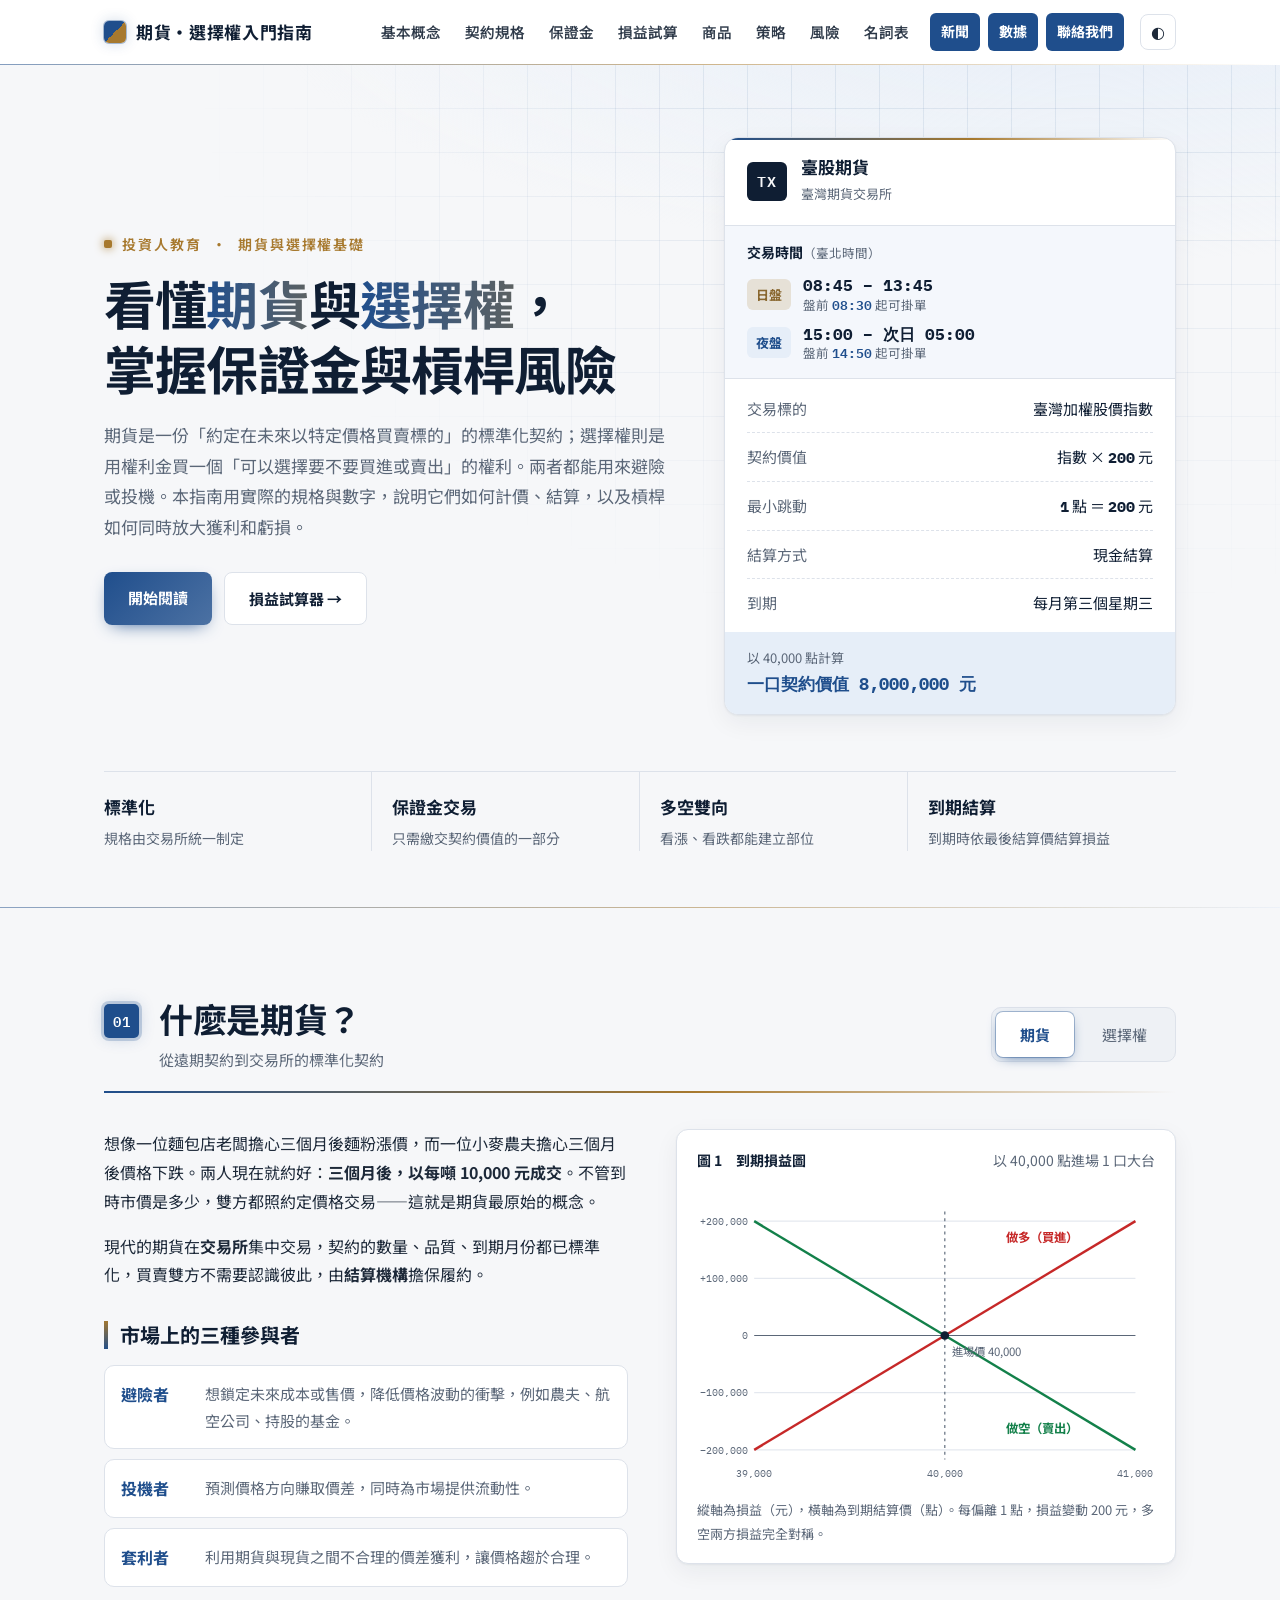
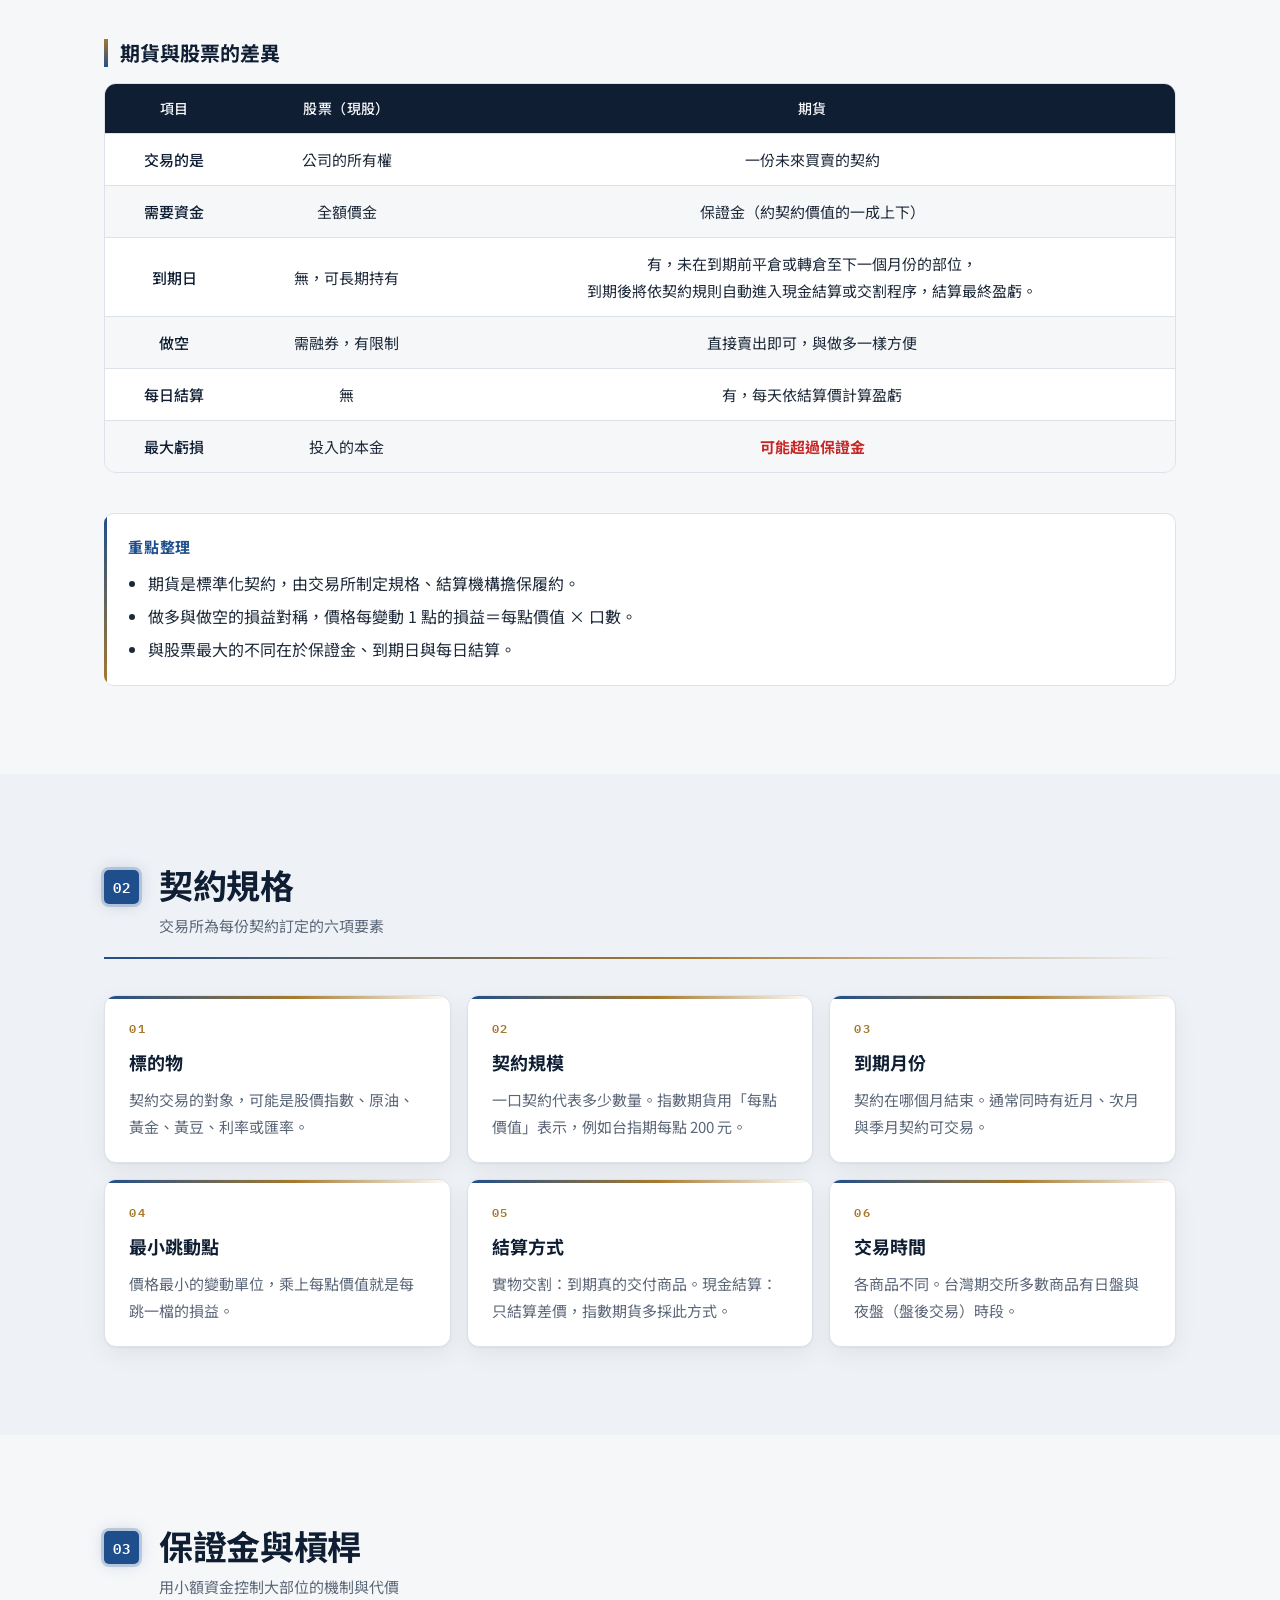
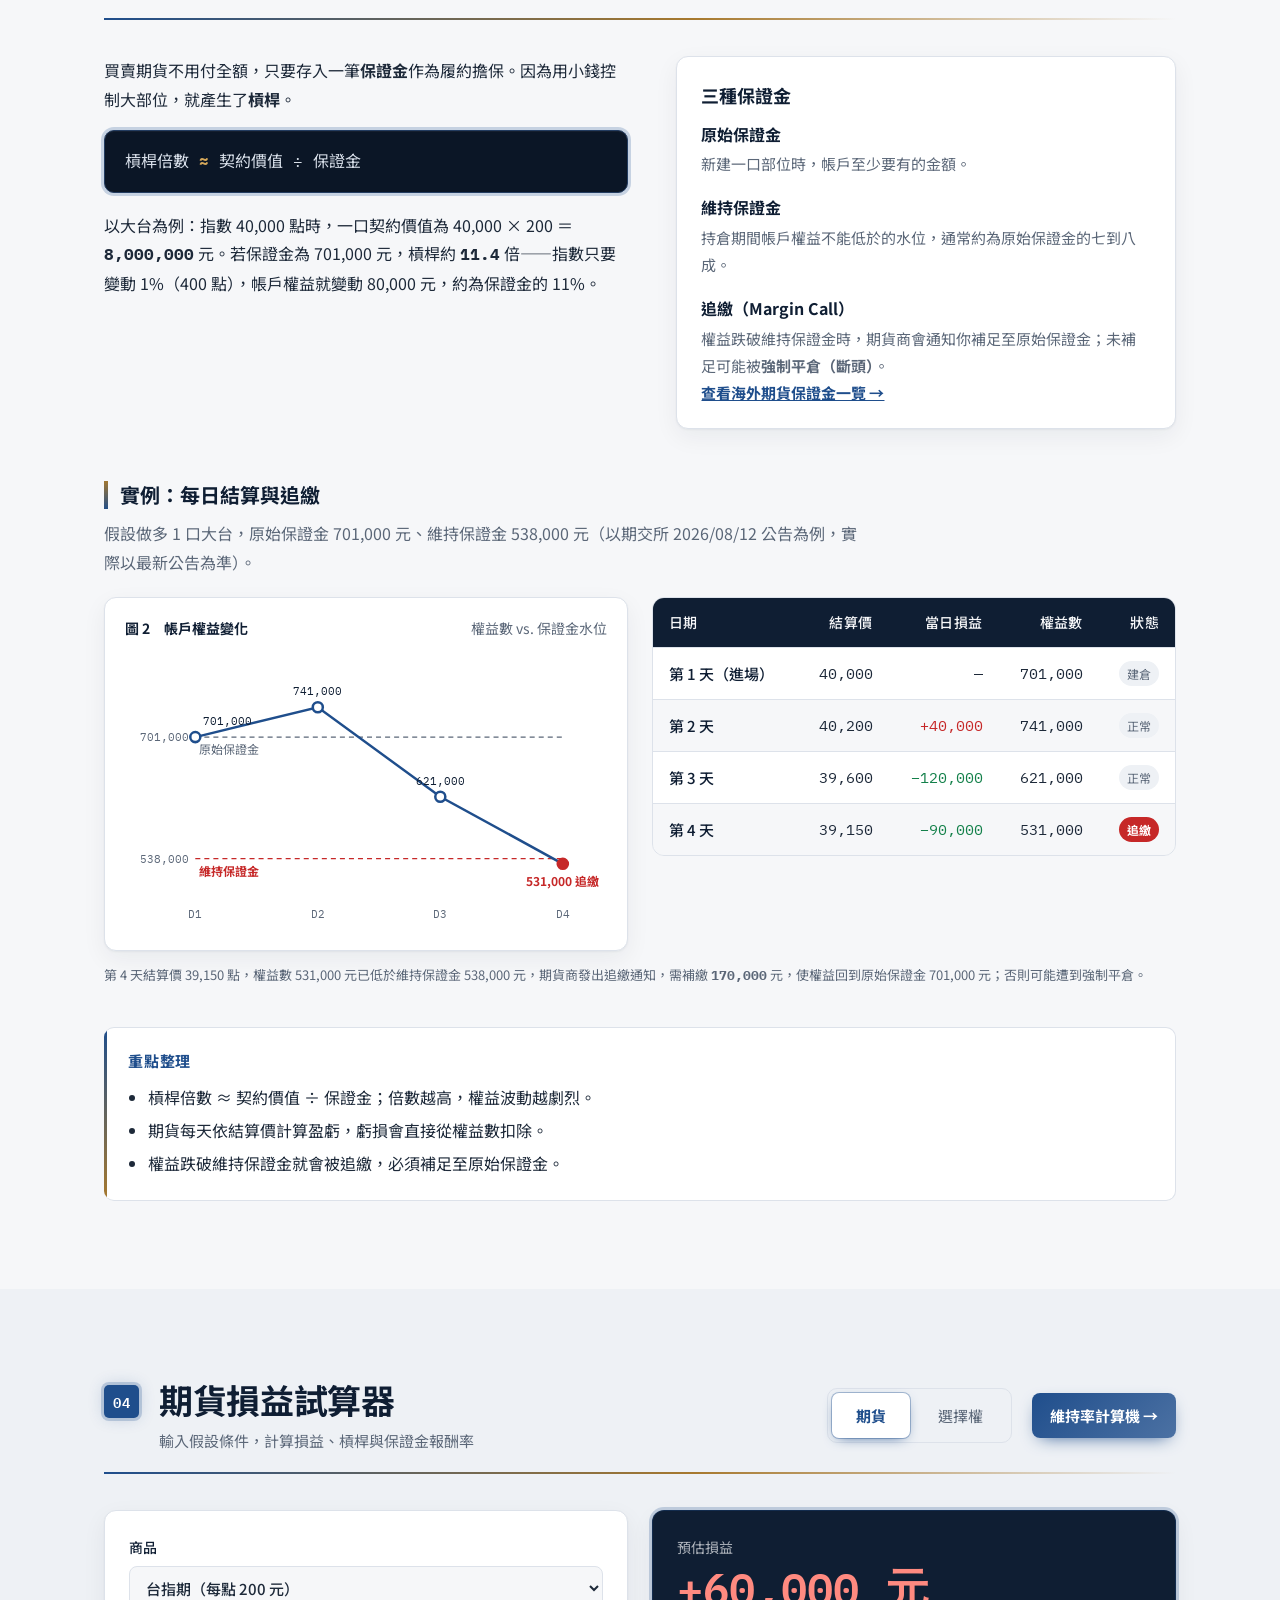
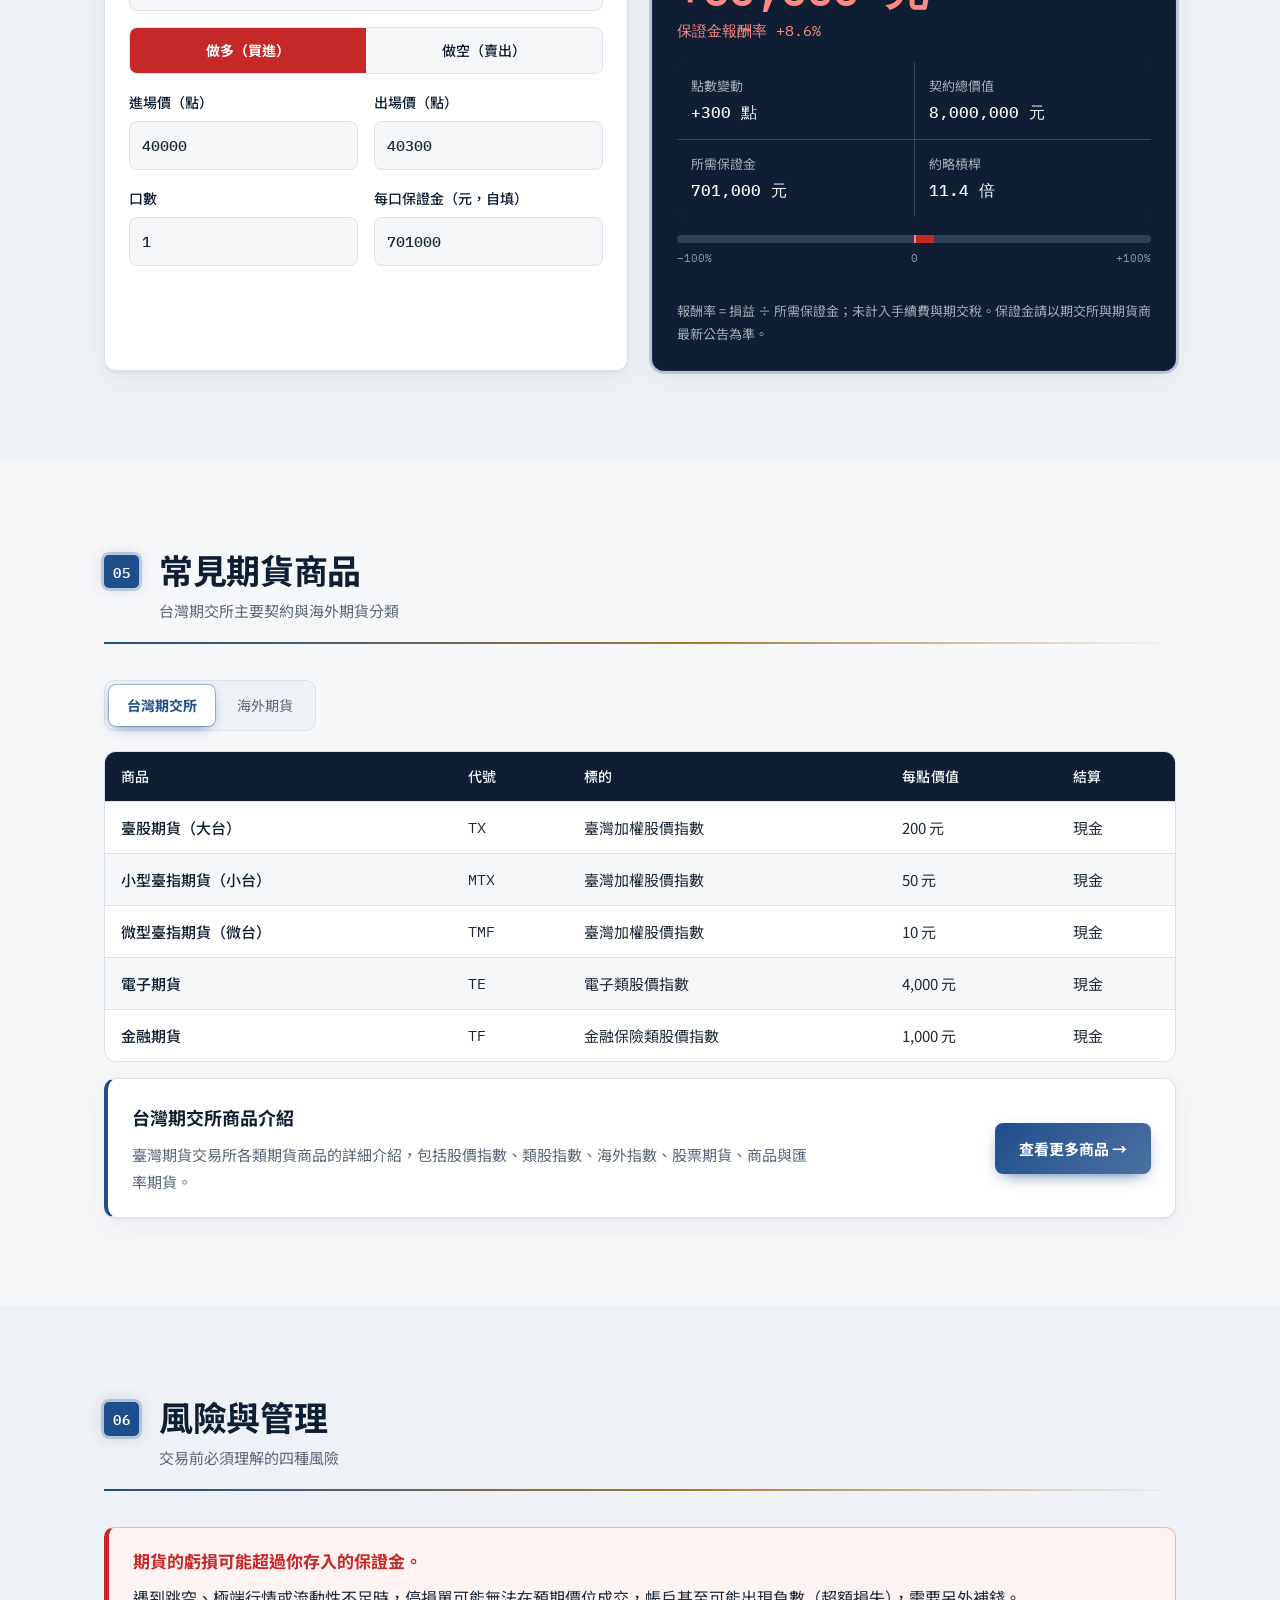
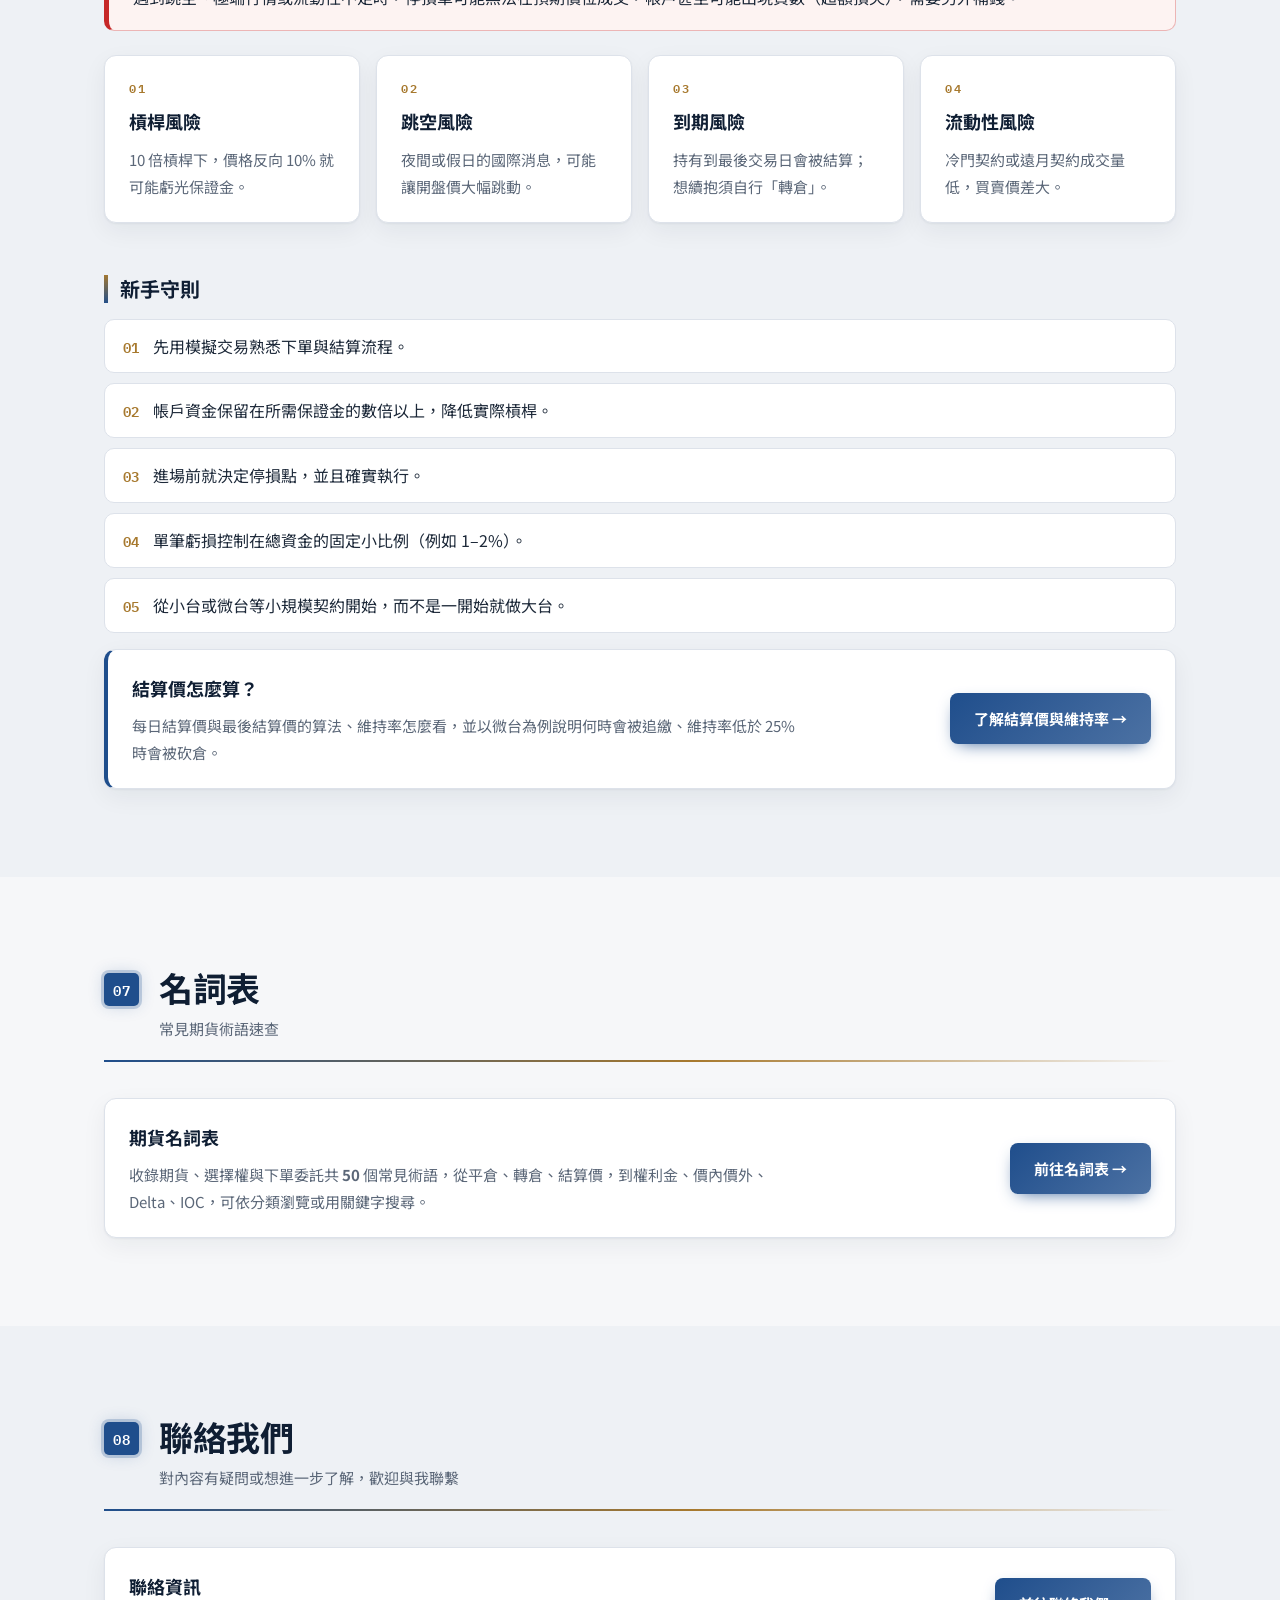
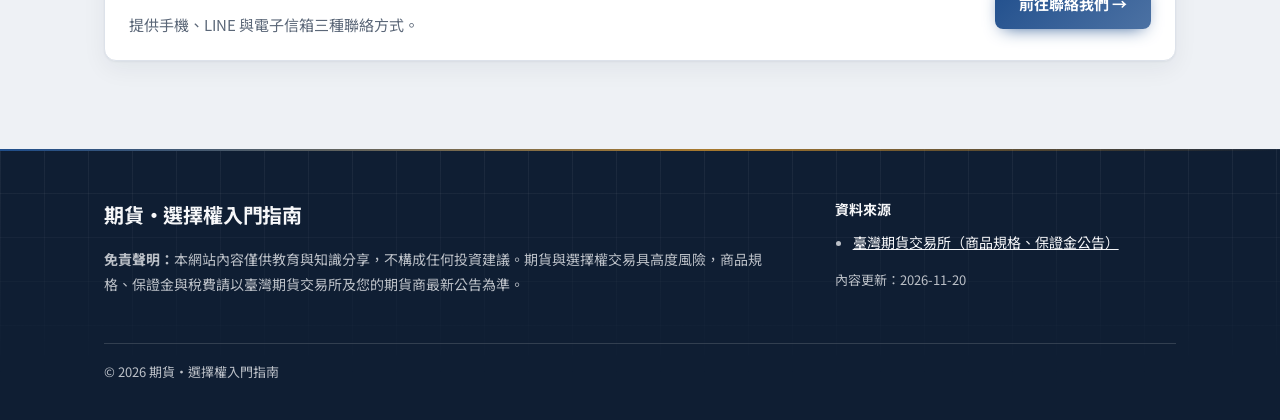
==== index.html @ 25edcc80 "首頁「期貨與股票的差異」：整張表格（標題與所有欄位）置中 Co-Authored-By: Claude Opus 5.5 <noreply@anthropic.com>" ====
<!doctype html>
<html lang="zh-Hant">
<head>
  <meta charset="utf-8">
  <meta name="viewport" content="width=device-width, initial-scale=1">
  <title>期貨・選擇權入門指南</title>
  <meta name="description" content="從零開始認識期貨與選擇權：基本概念、權利金、契約規格、保證金與槓桿、每日結算、損益試算、台灣常見商品與風險管理。">
  <link rel="preconnect" href="https://fonts.googleapis.com">
  <link rel="preconnect" href="https://fonts.gstatic.com" crossorigin>
  <!-- 字型非同步載入：先用系統字型顯示，不擋住畫面 -->
  <link rel="stylesheet" href="https://fonts.googleapis.com/css2?family=Noto+Sans+TC:wght@400;700&amp;family=IBM+Plex+Mono:wght@400;600&amp;display=swap" media="print" onload="this.media='all'">
  <noscript><link rel="stylesheet" href="https://fonts.googleapis.com/css2?family=Noto+Sans+TC:wght@400;700&amp;family=IBM+Plex+Mono:wght@400;600&amp;display=swap"></noscript>
  <link rel="stylesheet" href="style.css">
  <!-- 先套用上次選的深淺色，避免畫面閃一下 -->
  <script>try{var t=localStorage.getItem("theme");if(t)document.documentElement.dataset.theme=t}catch(e){}</script>
</head>
<body>
  <header class="topbar">
    <div class="wrap topbar-inner">
      <a class="brand" href="#top"><span class="brand-mark" aria-hidden="true"></span>期貨・選擇權入門指南</a>
      <button class="menu-btn" aria-label="開啟選單" aria-expanded="false">☰</button>
      <nav class="nav">
        <a href="#what">基本概念</a>
        <a href="#terms">契約規格</a>
        <a href="#margin">保證金</a>
        <a href="#calc">損益試算</a>
        <a href="#products">商品</a>
        <a href="options-strategy.html" data-page="strategy">策略</a>
        <a href="#risk">風險</a>
        <a href="glossary.html" data-page="glossary">名詞表</a>
        <a href="news.html" data-page="news" class="nav-cta">新聞</a>
        <a href="analysis.html" data-page="analysis" class="nav-cta nav-cta-alt">數據</a>
        <a href="contact.html" data-page="contact" class="nav-cta">聯絡我們</a>
      </nav>
      <button class="theme-btn" aria-label="切換深淺色">◐</button>
    </div>
  </header>

  <main id="top">
    <!-- Hero -->
    <section class="hero">
      <div class="wrap hero-grid">
        <div>
          <p class="kicker">投資人教育 ・ 期貨與選擇權基礎</p>
          <h1>看懂<em>期貨</em>與<em>選擇權</em>，<br>掌握保證金與槓桿風險</h1>
          <p class="lead">期貨是一份「約定在未來以特定價格買賣標的」的標準化契約；選擇權則是用權利金買一個「可以選擇要不要買進或賣出」的權利。兩者都能用來避險或投機。本指南用實際的規格與數字，說明它們如何計價、結算，以及槓桿如何同時放大獲利和虧損。</p>
          <div class="hero-cta">
            <a class="btn primary" href="#what">開始閱讀</a>
            <a class="btn ghost" href="#calc">損益試算器 →</a>
          </div>
        </div>

        <aside class="spec-sheet" aria-label="臺股期貨契約規格摘要">
          <header>
            <span class="spec-code mono">TX</span>
            <div><b>臺股期貨</b><small>臺灣期貨交易所</small></div>
          </header>
          <div class="spec-hours" aria-label="臺股期貨交易時間">
            <p class="spec-hours-h">交易時間<small>（臺北時間）</small></p>
            <div class="spec-session">
              <span class="spec-tag day">日盤</span>
              <div>
                <b class="mono">08:45 – 13:45</b>
                <small>盤前 <b class="mono">08:30</b> 起可掛單</small>
              </div>
            </div>
            <div class="spec-session">
              <span class="spec-tag night">夜盤</span>
              <div>
                <b class="mono">15:00 – 次日 05:00</b>
                <small>盤前 <b class="mono">14:50</b> 起可掛單</small>
              </div>
            </div>
          </div>
          <dl>
            <div><dt>交易標的</dt><dd>臺灣加權股價指數</dd></div>
            <div><dt>契約價值</dt><dd>指數 × <b class="mono">200</b> 元</dd></div>
            <div><dt>最小跳動</dt><dd><b class="mono">1</b> 點 ＝ <b class="mono">200</b> 元</dd></div>
            <div><dt>結算方式</dt><dd>現金結算</dd></div>
            <div><dt>到期</dt><dd>每月第三個星期三</dd></div>
          </dl>
          <div class="spec-example">
            <span>以 40,000 點計算</span>
            <b class="mono">一口契約價值 8,000,000 元</b>
          </div>
        </aside>
      </div>

      <div class="wrap">
        <div class="stats">
          <div><span class="stat-k">標準化</span><span class="stat-v">規格由交易所統一制定</span></div>
          <div><span class="stat-k">保證金交易</span><span class="stat-v">只需繳交契約價值的一部分</span></div>
          <div><span class="stat-k">多空雙向</span><span class="stat-v">看漲、看跌都能建立部位</span></div>
          <div><span class="stat-k">到期結算</span><span class="stat-v">到期時依最後結算價結算損益</span></div>
        </div>
      </div>
    </section>

    <!-- What -->
    <section id="what" class="section">
      <div class="wrap">
        <header class="sec-head sec-head-switch">
          <span class="num">01</span>
          <div class="sec-head-text"><h2 id="what-title">什麼是期貨？</h2><p id="what-sub">從遠期契約到交易所的標準化契約</p></div>
          <div class="tabs switch" role="tablist" aria-label="切換期貨或選擇權介紹">
            <button role="tab" class="tab active" data-tab="fut" aria-selected="true" aria-controls="tab-fut"
              data-title="什麼是期貨？" data-sub="從遠期契約到交易所的標準化契約">期貨</button>
            <button role="tab" class="tab" data-tab="opt" aria-selected="false" aria-controls="tab-opt"
              data-title="什麼是選擇權？" data-sub="用權利金買一個「可以選擇」的權利">選擇權</button>
          </div>
        </header>

        <div class="tab-panel active" id="tab-fut" role="tabpanel">
        <div class="two-col">
          <div class="prose">
            <p>想像一位麵包店老闆擔心三個月後麵粉漲價，而一位小麥農夫擔心三個月後價格下跌。兩人現在就約好：<strong>三個月後，以每噸 10,000 元成交</strong>。不管到時市價是多少，雙方都照約定價格交易——這就是期貨最原始的概念。</p>
            <p>現代的期貨在<strong>交易所</strong>集中交易，契約的數量、品質、到期月份都已標準化，買賣雙方不需要認識彼此，由<strong>結算機構</strong>擔保履約。</p>

            <h3 class="sub">市場上的三種參與者</h3>
            <ul class="roles">
              <li><b>避險者</b><span>想鎖定未來成本或售價，降低價格波動的衝擊，例如農夫、航空公司、持股的基金。</span></li>
              <li><b>投機者</b><span>預測價格方向賺取價差，同時為市場提供流動性。</span></li>
              <li><b>套利者</b><span>利用期貨與現貨之間不合理的價差獲利，讓價格趨於合理。</span></li>
            </ul>
          </div>

          <figure class="figure">
            <figcaption><b>圖 1　到期損益圖</b><span>以 40,000 點進場 1 口大台</span></figcaption>
            <svg viewBox="0 0 480 320" role="img" aria-label="做多與做空的到期損益圖：做多在價格上漲時獲利，做空在價格下跌時獲利，兩者損益對稱">
              <g class="grid-lines">
                <line x1="60" y1="40" x2="460" y2="40"/><line x1="60" y1="100" x2="460" y2="100"/>
                <line x1="60" y1="220" x2="460" y2="220"/><line x1="60" y1="280" x2="460" y2="280"/>
              </g>
              <line class="axis" x1="60" y1="160" x2="460" y2="160"/>
              <line class="axis" x1="260" y1="30" x2="260" y2="290" stroke-dasharray="3 4"/>
              <line class="ln-long" x1="60" y1="280" x2="460" y2="40"/>
              <line class="ln-short" x1="60" y1="40" x2="460" y2="280"/>
              <circle class="dot" cx="260" cy="160" r="4.5"/>
              <g class="tick">
                <text x="54" y="44" text-anchor="end">+200,000</text>
                <text x="54" y="104" text-anchor="end">+100,000</text>
                <text x="54" y="164" text-anchor="end">0</text>
                <text x="54" y="224" text-anchor="end">−100,000</text>
                <text x="54" y="284" text-anchor="end">−200,000</text>
                <text x="60" y="308" text-anchor="middle">39,000</text>
                <text x="260" y="308" text-anchor="middle">40,000</text>
                <text x="460" y="308" text-anchor="middle">41,000</text>
              </g>
              <text class="lbl-long" x="400" y="62" text-anchor="end">做多（買進）</text>
              <text class="lbl-short" x="400" y="262" text-anchor="end">做空（賣出）</text>
              <text class="lbl-mute" x="268" y="182">進場價 40,000</text>
            </svg>
            <p class="fig-note">縱軸為損益（元），橫軸為到期結算價（點）。每偏離 1 點，損益變動 200 元，多空兩方損益完全對稱。</p>
          </figure>
        </div>

        <h3 class="sub">期貨與股票的差異</h3>
        <div class="table-wrap">
          <table class="compare tbl-center">
            <thead><tr><th>項目</th><th>股票（現股）</th><th>期貨</th></tr></thead>
            <tbody>
              <tr><td>交易的是</td><td>公司的所有權</td><td>一份未來買賣的契約</td></tr>
              <tr><td>需要資金</td><td>全額價金</td><td>保證金（約契約價值的一成上下）</td></tr>
              <tr><td>到期日</td><td>無，可長期持有</td><td class="td-lines"><span>有，未在到期前平倉或轉倉至下一個月份的部位，</span><span>到期後將依契約規則自動進入現金結算或交割程序，結算最終盈虧。</span></td></tr>
              <tr><td>做空</td><td>需融券，有限制</td><td>直接賣出即可，與做多一樣方便</td></tr>
              <tr><td>每日結算</td><td>無</td><td>有，每天依結算價計算盈虧</td></tr>
              <tr><td>最大虧損</td><td>投入的本金</td><td class="hl">可能超過保證金</td></tr>
            </tbody>
          </table>
        </div>

        <div class="keypoints">
          <b>重點整理</b>
          <ul>
            <li>期貨是標準化契約，由交易所制定規格、結算機構擔保履約。</li>
            <li>做多與做空的損益對稱，價格每變動 1 點的損益＝每點價值 × 口數。</li>
            <li>與股票最大的不同在於保證金、到期日與每日結算。</li>
          </ul>
        </div>
        </div><!-- /tab-fut -->

        <div class="tab-panel" id="tab-opt" role="tabpanel">
        <div class="two-col">
          <div class="prose">
            <p>選擇權是一種<strong>「權利」的買賣</strong>。買方付出<strong>權利金</strong>，換得在到期時以約定的<strong>履約價</strong>買進或賣出標的的權利；賣方收下權利金，必須在買方要求履約時配合。</p>
            <p>買方可以選擇要不要履約，所以<strong>最多只會虧掉權利金</strong>；賣方沒有選擇權，只能被動履約，因此必須繳交<strong>保證金</strong>，遇到大行情時虧損可能非常大。</p>
            <p>現代標準化的選擇權始於 1973 年芝加哥選擇權交易所（CBOE）。台灣最主要的是<strong>台指選（TXO）</strong>，以加權指數為標的，每點 50 元，歐式、現金結算。</p>

            <h3 class="sub">四種基本部位</h3>
            <div class="table-wrap">
              <table class="quad">
                <thead><tr><th></th><th>買權（Call）</th><th>賣權（Put）</th></tr></thead>
                <tbody>
                  <tr><td>買方<small>付權利金</small></td>
                    <td><b class="pos">Buy Call</b>看漲。漲越多賺越多，最多虧權利金。</td>
                    <td><b class="neg">Buy Put</b>看跌。跌越多賺越多，最多虧權利金。</td></tr>
                  <tr><td>賣方<small>收權利金、繳保證金</small></td>
                    <td><b class="neg">Sell Call</b>看不漲。最多賺權利金，大漲時虧損可能很大。</td>
                    <td><b class="pos">Sell Put</b>看不跌。最多賺權利金，大跌時虧損可能很大。</td></tr>
                </tbody>
              </table>
            </div>
          </div>

          <figure class="figure">
            <figcaption><b>圖 1　選擇權買方到期損益圖</b><span>台指選，履約價 40,000、權利金 200 點</span></figcaption>
            <svg viewBox="0 0 480 320" role="img" aria-label="買進買權與買進賣權的到期損益圖：兩者最大虧損都是權利金一萬元，買權在四萬零兩百點以上獲利，賣權在三萬九千八百點以下獲利">
              <g class="grid-lines">
                <line x1="60" y1="40" x2="460" y2="40"/><line x1="60" y1="120" x2="460" y2="120"/>
                <line x1="60" y1="240" x2="460" y2="240"/><line x1="60" y1="280" x2="460" y2="280"/>
              </g>
              <line class="axis" x1="60" y1="200" x2="460" y2="200"/>
              <line class="axis" x1="260" y1="30" x2="260" y2="290" stroke-dasharray="3 4"/>
              <polyline class="ln-long" fill="none" points="60,240 260,240 460,40"/>
              <polyline class="ln-short" fill="none" points="60,40 260,240 460,240" stroke-dasharray="7 4"/>
              <circle class="dot" cx="300" cy="200" r="4"/>
              <circle class="dot" cx="220" cy="200" r="4"/>
              <g class="tick">
                <text x="54" y="44" text-anchor="end">+40,000</text>
                <text x="54" y="124" text-anchor="end">+20,000</text>
                <text x="54" y="204" text-anchor="end">0</text>
                <text x="54" y="244" text-anchor="end">−10,000</text>
                <text x="54" y="284" text-anchor="end">−20,000</text>
                <text x="60" y="308" text-anchor="middle">39,000</text>
                <text x="260" y="308" text-anchor="middle">40,000</text>
                <text x="460" y="308" text-anchor="middle">41,000</text>
              </g>
              <text class="lbl-long" x="456" y="122" text-anchor="end">買進買權</text>
              <text class="lbl-short" x="64" y="122">買進賣權</text>
              <text class="lbl-mute" x="306" y="217">損益兩平 40,200</text>
              <text class="lbl-mute" x="214" y="217" text-anchor="end">39,800</text>
              <text class="lbl-mute" x="268" y="262">最大虧損＝權利金 10,000 元</text>
            </svg>
            <p class="fig-note">縱軸為損益（元），橫軸為到期結算價（點）。權利金 200 點 × 50 元 ＝ 10,000 元，這就是買方的最大虧損；買權要漲過 40,200、賣權要跌破 39,800 才開始獲利。</p>
          </figure>
        </div>

        <h3 class="sub">權利金是怎麼組成的？</h3>
        <div class="two-col">
          <div class="prose">
            <div class="formula"><span>權利金</span><b>＝</b><span>內含價值 ＋ 時間價值</span></div>
            <p><strong>內含價值</strong>是「現在立刻履約」能拿到的價值；<strong>時間價值</strong>則是「到期前還可能變化」的價值，越接近到期消失得越快。</p>
            <p>例如指數 40,300 點時，履約價 40,000 的買權內含價值是 300 點。若權利金報價 380 點，多出的 80 點就是時間價值。內含價值不等於獲利，還要扣掉當初付出的權利金。</p>
          </div>
          <div class="table-wrap">
            <table class="moneyness">
              <thead><tr><th>狀態</th><th>買權（Call）</th><th>賣權（Put）</th><th>權利金組成</th></tr></thead>
              <tbody>
                <tr><td>價內 ITM</td><td>履約價 ＜ 指數</td><td>履約價 ＞ 指數</td><td>內含價值 ＋ 時間價值</td></tr>
                <tr><td>價平 ATM</td><td colspan="2">履約價 ≈ 指數</td><td>只有時間價值（最高）</td></tr>
                <tr><td>價外 OTM</td><td>履約價 ＞ 指數</td><td>履約價 ＜ 指數</td><td>只有時間價值</td></tr>
              </tbody>
            </table>
          </div>
        </div>

        <h3 class="sub">期貨與選擇權的差異</h3>
        <div class="table-wrap">
          <table class="compare">
            <thead><tr><th>項目</th><th>期貨</th><th>選擇權</th></tr></thead>
            <tbody>
              <tr><td>交易的是</td><td>買賣雙方都有履約義務的契約</td><td>買方買到權利、賣方承擔義務</td></tr>
              <tr><td>需要資金</td><td>多空雙方都繳保證金</td><td>買方付權利金；賣方繳保證金</td></tr>
              <tr><td>損益型態</td><td>多空對稱，漲跌 1 點損益相同</td><td>買方虧損有限、獲利可能很大；賣方相反</td></tr>
              <tr><td>時間的影響</td><td>不直接影響損益</td><td>時間價值每天流失，對買方不利、對賣方有利</td></tr>
              <tr><td>台指商品每點</td><td>大台 200 元、小台 50 元、微台 10 元</td><td>台指選 50 元</td></tr>
              <tr><td>到期</td><td>每月第三個星期三</td><td>月契約，另有週三、週五到期的週契約</td></tr>
              <tr><td>最大虧損</td><td class="hl">可能超過保證金</td><td>買方：權利金；<span class="hl-text">賣方：可能超過保證金</span></td></tr>
            </tbody>
          </table>
        </div>

        <div class="keypoints">
          <b>重點整理</b>
          <ul>
            <li>選擇權買方付權利金買「權利」，最大虧損就是權利金；賣方收權利金、繳保證金，承擔履約義務。</li>
            <li>買權看漲、賣權看跌；權利金 ＝ 內含價值 ＋ 時間價值。</li>
            <li>想看更多選擇權術語，例如 Delta、隱含波動率、價差策略，請見 <a href="glossary.html">名詞表</a>。</li>
          </ul>
        </div>
        <a class="card os-link settle-link" href="options-strategy.html">
          <div>
            <h3>選擇權策略</h3>
            <p>看漲、看跌、盤整、大波動，各該怎麼組合？20 種基本策略分 4 類，附損益圖、最大獲利與最大虧損。</p>
          </div>
          <span class="btn primary">查看選擇權策略 →</span>
        </a>
        </div><!-- /tab-opt -->
      </div>
    </section>

    <!-- Terms -->
    <section id="terms" class="section alt">
      <div class="wrap">
        <header class="sec-head">
          <span class="num">02</span>
          <div><h2>契約規格</h2><p>交易所為每份契約訂定的六項要素</p></div>
        </header>
        <div class="grid spec-grid" id="terms-list"></div>
      </div>
    </section>

    <!-- Margin -->
    <section id="margin" class="section">
      <div class="wrap">
        <header class="sec-head">
          <span class="num">03</span>
          <div><h2>保證金與槓桿</h2><p>用小額資金控制大部位的機制與代價</p></div>
        </header>

        <div class="two-col">
          <div class="prose">
            <p>買賣期貨不用付全額，只要存入一筆<strong>保證金</strong>作為履約擔保。因為用小錢控制大部位，就產生了<strong>槓桿</strong>。</p>
            <div class="formula">
              <span>槓桿倍數</span><b>≈</b><span>契約價值 ÷ 保證金</span>
            </div>
            <p>以大台為例：指數 40,000 點時，一口契約價值為 40,000 × 200 ＝ <strong class="mono">8,000,000</strong> 元。若保證金為 701,000 元，槓桿約 <strong class="mono">11.4</strong> 倍——指數只要變動 1%（400 點），帳戶權益就變動 80,000 元，約為保證金的 11%。</p>
          </div>
          <div class="card">
            <h3>三種保證金</h3>
            <dl class="defs">
              <dt>原始保證金</dt><dd>新建一口部位時，帳戶至少要有的金額。</dd>
              <dt>維持保證金</dt><dd>持倉期間帳戶權益不能低於的水位，通常約為原始保證金的七到八成。</dd>
              <dt>追繳（Margin Call）</dt><dd>權益跌破維持保證金時，期貨商會通知你補足至原始保證金；未補足可能被<strong>強制平倉（斷頭）</strong>。</dd>
            </dl>
            <p class="margin-link"><a href="overseas.html?view=margin">查看海外期貨保證金一覽 →</a></p>
          </div>
        </div>

        <h3 class="sub">實例：每日結算與追繳</h3>
        <p class="intro">假設做多 1 口大台，原始保證金 701,000 元、維持保證金 538,000 元（以期交所 2026/08/12 公告為例，實際以最新公告為準）。</p>
        <div class="mc">
          <figure class="figure">
            <figcaption><b>圖 2　帳戶權益變化</b><span>權益數 vs. 保證金水位</span></figcaption>
            <div id="mc-chart"></div>
          </figure>
          <div class="table-wrap">
            <table class="num-table">
              <thead><tr><th>日期</th><th>結算價</th><th>當日損益</th><th>權益數</th><th>狀態</th></tr></thead>
              <tbody id="mc-table"></tbody>
            </table>
          </div>
        </div>
        <p class="note" id="mc-summary"></p>

        <div class="keypoints">
          <b>重點整理</b>
          <ul>
            <li>槓桿倍數 ≈ 契約價值 ÷ 保證金；倍數越高，權益波動越劇烈。</li>
            <li>期貨每天依結算價計算盈虧，虧損會直接從權益數扣除。</li>
            <li>權益跌破維持保證金就會被追繳，必須補足至原始保證金。</li>
          </ul>
        </div>
      </div>
    </section>

    <!-- Calculator -->
    <section id="calc" class="section alt">
      <div class="wrap">
        <header class="sec-head sec-head-switch">
          <span class="num">04</span>
          <div class="sec-head-text"><h2>期貨損益試算器</h2><p>輸入假設條件，計算損益、槓桿與保證金報酬率</p></div>
          <div class="tabs switch" role="tablist" aria-label="切換期貨或選擇權試算">
            <button role="tab" class="tab active" data-tab="cfut" aria-selected="true" aria-controls="tab-cfut"
              data-title="期貨損益試算器" data-sub="輸入假設條件，計算損益、槓桿與保證金報酬率">期貨</button>
            <button role="tab" class="tab" data-tab="copt" aria-selected="false" aria-controls="tab-copt"
              data-title="選擇權損益試算器" data-sub="選擇部位與履約價，計算到期損益、損益兩平點並畫出損益圖">選擇權</button>
          </div>
          <a class="btn primary sec-head-link" href="margin-calc.html">維持率計算機 →</a>
        </header>
        <div class="tab-panel active" id="tab-cfut" role="tabpanel">
        <div class="calc">
          <form id="calc-form" class="calc-inputs" autocomplete="off">
            <label>商品
              <select id="c-product">
                <option value="custom">自訂每點價值</option>
              </select>
            </label>
            <label id="c-custom-wrap" hidden>每點價值（元）
              <input id="c-custom" type="number" min="0" step="any" value="100">
            </label>
            <div class="seg" role="radiogroup" aria-label="方向">
              <label><input type="radio" name="dir" value="1" checked><span>做多（買進）</span></label>
              <label><input type="radio" name="dir" value="-1"><span>做空（賣出）</span></label>
            </div>
            <label>進場價（點）<input id="c-entry" type="number" step="any" value="40000"></label>
            <label>出場價（點）<input id="c-exit" type="number" step="any" value="40300"></label>
            <label>口數<input id="c-qty" type="number" min="1" step="1" value="1"></label>
            <label>每口保證金（元，自填）<input id="c-margin" type="number" min="0" step="any" value="701000"></label>
          </form>
          <div class="calc-output" aria-live="polite">
            <div class="out-main">
              <span>預估損益</span>
              <strong id="o-pnl">—</strong>
              <em id="o-roi">—</em>
            </div>
            <div class="out-grid">
              <div><span>點數變動</span><b id="o-pts">—</b></div>
              <div><span>契約總價值</span><b id="o-value">—</b></div>
              <div><span>所需保證金</span><b id="o-margin">—</b></div>
              <div><span>約略槓桿</span><b id="o-lev">—</b></div>
            </div>
            <div class="bar" aria-hidden="true"><div id="o-bar"></div></div>
            <div class="bar-scale" aria-hidden="true"><span>−100%</span><span>0</span><span>+100%</span></div>
            <p class="note">報酬率 = 損益 ÷ 所需保證金；未計入手續費與期交稅。保證金請以期交所與期貨商最新公告為準。</p>
          </div>
        </div>
        </div><!-- /tab-cfut -->

        <div class="tab-panel" id="tab-copt" role="tabpanel">
        <div class="calc">
          <form id="opt-form" class="calc-inputs" autocomplete="off">
            <div class="seg seg3" role="radiogroup" aria-label="試算模式">
              <label><input type="radio" name="omode" value="single" checked><span>單一部位</span></label>
              <label><input type="radio" name="omode" value="long"><span>雙買<small>Buy Call + Buy Put</small></span></label>
              <label><input type="radio" name="omode" value="short"><span>雙賣<small>Sell Call + Sell Put</small></span></label>
            </div>
            <div class="seg seg4 op-single" role="radiogroup" aria-label="選擇權部位">
              <label><input type="radio" name="opos" value="bc" checked><span>Buy Call<small>買進買權</small></span></label>
              <label><input type="radio" name="opos" value="bp"><span>Buy Put<small>買進賣權</small></span></label>
              <label><input type="radio" name="opos" value="sc"><span>Sell Call<small>賣出買權</small></span></label>
              <label><input type="radio" name="opos" value="sp"><span>Sell Put<small>賣出賣權</small></span></label>
            </div>
            <label class="op-single">履約價（點）<input id="op-k" type="number" step="any" value="40000"></label>
            <label class="op-single">權利金（點）<input id="op-p" type="number" min="0" step="any" value="200"></label>
            <p class="op-dual leg-h span2" hidden>買權（Call）</p>
            <label class="op-dual" hidden>Call 履約價（點）<input id="op-kc" type="number" step="any" value="40000"></label>
            <label class="op-dual" hidden>Call 權利金（點）<input id="op-pc" type="number" min="0" step="any" value="200"></label>
            <p class="op-dual leg-h span2" hidden>賣權（Put）</p>
            <label class="op-dual" hidden>Put 履約價（點）<input id="op-kp" type="number" step="any" value="40000"></label>
            <label class="op-dual" hidden>Put 權利金（點）<input id="op-pp" type="number" min="0" step="any" value="180"></label>
            <p class="op-dual hint span2" hidden>兩個履約價相同為「跨式」（Straddle），不同為「勒式」（Strangle），系統會自動判斷。</p>
            <label>到期結算價（點）<input id="op-s" type="number" step="any" value="40300"></label>
            <label>口數<input id="op-q" type="number" min="1" step="1" value="1"></label>
            <label class="span2">每點價值（元）<input id="op-m" type="number" min="0" step="any" value="50"><small class="hint">台指選（TXO）每點 50 元</small></label>
          </form>
          <div class="calc-output" aria-live="polite">
            <div class="out-main">
              <span>到期損益</span>
              <strong id="op-pnl">—</strong>
              <em id="op-desc">—</em>
            </div>
            <div class="out-grid">
              <div><span id="op-prem-l">支付權利金</span><b id="op-prem">—</b></div>
              <div><span>損益兩平點</span><b id="op-be">—</b></div>
              <div><span>最大獲利</span><b id="op-max">—</b></div>
              <div><span>最大虧損</span><b id="op-min">—</b></div>
            </div>
            <p class="note" id="op-note">未計入手續費與期交稅。</p>
          </div>
        </div>
        <figure class="figure opt-chart">
          <figcaption><b>選擇權到期損益圖</b><span id="op-chart-cap"></span></figcaption>
          <div id="op-chart"></div>
          <p class="fig-note">縱軸為損益（元），橫軸為到期結算價（點）。淺紅色為獲利區、淺綠色為虧損區；實心圓點為你輸入的結算價，空心圓點為損益兩平點；線條末端的箭頭表示損益會繼續延伸、不會停在圖框邊緣。把滑鼠移到圖上（手機用手指滑動）可查看任一結算價的損益。</p>
        </figure>
        </div><!-- /tab-copt -->
      </div>
    </section>

    <!-- Products -->
    <section id="products" class="section">
      <div class="wrap">
        <header class="sec-head">
          <span class="num">05</span>
          <div><h2>常見期貨商品</h2><p>台灣期交所主要契約與海外期貨分類</p></div>
        </header>
        <div class="tabs" role="tablist">
          <button role="tab" class="tab active" data-tab="tw" aria-selected="true">台灣期交所</button>
          <button role="tab" class="tab" data-tab="intl" aria-selected="false">海外期貨</button>
        </div>
        <div class="tab-panel active" id="tab-tw">
          <div class="table-wrap">
            <table>
              <thead><tr><th>商品</th><th>代號</th><th>標的</th><th>每點價值</th><th>結算</th></tr></thead>
              <tbody id="products-tw"></tbody>
            </table>
          </div>
          <a class="card os-link" href="https://www.taifex.com.tw/cht/2/tX" target="_blank" rel="noopener">
            <div>
              <h3>台灣期交所商品介紹</h3>
              <p>臺灣期貨交易所各類期貨商品的詳細介紹，包括股價指數、類股指數、海外指數、股票期貨、商品與匯率期貨。</p>
            </div>
            <span class="btn primary">查看更多商品 →</span>
          </a>
        </div>
        <div class="tab-panel" id="tab-intl">
          <div class="grid" id="products-intl"></div>
          <a class="card os-link" href="overseas.html">
            <div>
              <h3>海外期貨商品規格與保證金</h3>
              <p>收錄 SGX、HKEX、JPX、CME 共 <b id="os-total"></b> 項商品的契約規格、跳動點、跳動值、台灣交易時間，以及原始與維持保證金，可依交易所、類別、商品名稱篩選。</p>
            </div>
            <span class="btn primary">查看規格與保證金 →</span>
          </a>
        </div>
      </div>
    </section>

    <!-- Risk -->
    <section id="risk" class="section alt">
      <div class="wrap">
        <header class="sec-head">
          <span class="num">06</span>
          <div><h2>風險與管理</h2><p>交易前必須理解的四種風險</p></div>
        </header>
        <div class="warn">
          <strong>期貨的虧損可能超過你存入的保證金。</strong>
          <p>遇到跳空、極端行情或流動性不足時，停損單可能無法在預期價位成交，帳戶甚至可能出現負數（超額損失），需要另外補錢。</p>
        </div>
        <div class="grid" id="risk-list"></div>
        <h3 class="sub">新手守則</h3>
        <ol class="rules" id="rules-list"></ol>

        <a class="card os-link settle-link" href="settlement.html">
          <div>
            <h3>結算價怎麼算？</h3>
            <p>每日結算價與最後結算價的算法、維持率怎麼看，並以微台為例說明何時會被追繳、維持率低於 25% 時會被砍倉。</p>
          </div>
          <span class="btn primary">了解結算價與維持率 →</span>
        </a>
      </div>
    </section>

    <!-- Glossary -->
    <section id="glossary" class="section">
      <div class="wrap">
        <header class="sec-head">
          <span class="num">07</span>
          <div><h2>名詞表</h2><p>常見期貨術語速查</p></div>
        </header>
        <a class="card glossary-teaser" href="glossary.html">
          <div>
            <h3>期貨名詞表</h3>
            <p>收錄期貨、選擇權與下單委託共 <b id="g-count"></b> 個常見術語，從平倉、轉倉、結算價，到權利金、價內價外、Delta、IOC，可依分類瀏覽或用關鍵字搜尋。</p>
          </div>
          <span class="btn primary">前往名詞表 →</span>
        </a>
      </div>
    </section>

    <!-- Contact -->
    <section id="contact" class="section alt">
      <div class="wrap">
        <header class="sec-head">
          <span class="num">08</span>
          <div><h2>聯絡我們</h2><p>對內容有疑問或想進一步了解，歡迎與我聯繫</p></div>
        </header>
        <a class="card glossary-teaser" href="contact.html">
          <div>
            <h3>聯絡資訊</h3>
            <p>提供手機、LINE 與電子信箱三種聯絡方式。</p>
          </div>
          <span class="btn primary">前往聯絡我們 →</span>
        </a>
      </div>
    </section>
  </main>

  <footer class="footer">
    <div class="wrap footer-grid">
      <div>
        <p class="footer-brand">期貨・選擇權入門指南</p>
        <p><strong>免責聲明：</strong>本網站內容僅供教育與知識分享，不構成任何投資建議。期貨與選擇權交易具高度風險，商品規格、保證金與稅費請以臺灣期貨交易所及您的期貨商最新公告為準。</p>
      </div>
      <div>
        <p class="footer-h">資料來源</p>
        <ul class="sources">
          <li><a href="https://www.taifex.com.tw/" target="_blank" rel="noopener">臺灣期貨交易所（商品規格、保證金公告）</a></li>
        </ul>
        <p class="small">內容更新：<span id="updated"></span></p>
      </div>
    </div>
    <div class="wrap"><p class="small copy">© <span id="year"></span> 期貨・選擇權入門指南</p></div>
  </footer>

  <script src="data.js" defer></script>
  <script src="script.js" defer></script>
</body>
</html>
---- style.css ----
/* ============ 色彩（想換配色改這裡） ============ */
:root {
  --bg: #f6f7f9;
  --bg-alt: #eef1f5;
  --surface: #ffffff;
  --ink: #0f1e33;        /* 主要深色（標題、品牌） */
  --text: #1d2939;
  --muted: #5b6778;
  --line: #dde2ea;
  --accent: #1f4e8c;     /* 主色 */
  --accent-soft: #e6eef8;
  --gold: #a7792e;       /* 點綴色 */
  --up: #c62828;         /* 台灣慣例：紅漲 */
  --down: #13804a;       /* 綠跌 */
  --warn-bg: #fdf3f2;
  --warn-line: #c62828;
  --shadow: 0 1px 2px rgba(15,30,51,.05), 0 8px 24px rgba(15,30,51,.06);
  color-scheme: light;
}
@media (prefers-color-scheme: dark) {
  :root:not([data-theme="light"]) {
    --bg: #0c1420; --bg-alt: #111b2a; --surface: #162234; --ink: #e8edf5; --text: #d9e0ea; --muted: #94a1b3;
    --line: #26344a; --accent: #7aa7e6; --accent-soft: #1a2c47; --gold: #d4a75a; --up: #ff6b6b; --down: #3ccf86;
    --warn-bg: #2a1a1d; --warn-line: #ff6b6b; --shadow: none; color-scheme: dark;
  }
}
:root[data-theme="dark"] {
  --bg: #0c1420; --bg-alt: #111b2a; --surface: #162234; --ink: #e8edf5; --text: #d9e0ea; --muted: #94a1b3;
  --line: #26344a; --accent: #7aa7e6; --accent-soft: #1a2c47; --gold: #d4a75a; --up: #ff6b6b; --down: #3ccf86;
  --warn-bg: #2a1a1d; --warn-line: #ff6b6b; --shadow: none; color-scheme: dark;
}

/* ============ 基礎 ============ */
* { box-sizing: border-box; }
[hidden] { display: none !important; }
html { scroll-behavior: smooth; scroll-padding-top: 76px; }
body {
  margin: 0; background: var(--bg); color: var(--text);
  font-family: "Noto Sans TC", "PingFang TC", "Microsoft JhengHei", system-ui, -apple-system, sans-serif;
  line-height: 1.8; font-size: 16px; -webkit-font-smoothing: antialiased;
}
.wrap { max-width: 1120px; margin: 0 auto; padding: 0 24px; }
a { color: var(--accent); }
.mono, .num-table td, .out-grid b, .out-main strong, .out-main em {
  font-family: "IBM Plex Mono", ui-monospace, monospace; font-variant-numeric: tabular-nums;
}
h1, h2, .footer-brand { font-family: inherit; font-weight: 700; letter-spacing: -.01em; color: var(--ink); }

/* ============ 頂部選單 ============ */
.topbar {
  position: sticky; top: 0; z-index: 10;
  background: color-mix(in srgb, var(--surface) 92%, transparent);
  backdrop-filter: blur(10px); border-bottom: 1px solid var(--line);
}
.topbar-inner { display: flex; align-items: center; gap: 16px; height: 64px; }
.brand { display: flex; align-items: center; gap: 10px; font-weight: 700; font-size: 17px; color: var(--ink); text-decoration: none; letter-spacing: .04em; white-space: nowrap; }
.brand-mark { width: 22px; height: 22px; border-radius: 5px; background: linear-gradient(135deg, var(--accent) 0 50%, var(--gold) 50% 100%); }
.nav { display: flex; gap: 2px; margin-left: auto; align-items: center; }
.nav a { color: var(--muted); text-decoration: none; font-size: 14px; padding: 6px 11px; border-radius: 6px; white-space: nowrap; }
.nav a:hover, .nav a.active { color: var(--ink); background: var(--bg-alt); }
.nav a.nav-cta { background: var(--accent); color: #fff; font-weight: 700; margin-left: 8px; }
.nav a.nav-cta:hover { background: var(--accent); color: #fff; filter: brightness(1.1); }
/* 數據：與「聯絡我們」同款實心按鈕；兩顆並排時間距縮小 */
.nav a.nav-cta + a.nav-cta { margin-left: 6px; }
.coming-soon { max-width: 640px; }
.card.coming-soon p { margin: 4px 0 20px; }
.coming-actions { display: flex; gap: 12px; flex-wrap: wrap; }
:root[data-theme="dark"] .nav a.nav-cta { color: #0c1420; }
@media (prefers-color-scheme: dark) { :root:not([data-theme="light"]) .nav a.nav-cta { color: #0c1420; } }
.theme-btn, .menu-btn {
  border: 1px solid var(--line); background: var(--surface); color: var(--text);
  width: 36px; height: 36px; border-radius: 8px; cursor: pointer; font-size: 16px; flex: none;
}
.menu-btn { display: none; margin-left: auto; }

/* ============ 封面 ============ */
.hero { padding: 72px 0 56px; background:
  radial-gradient(1200px 400px at 85% -10%, var(--accent-soft), transparent 70%), var(--bg);
  border-bottom: 1px solid var(--line); }
.hero-grid { display: grid; grid-template-columns: 1.25fr 1fr; gap: 56px; align-items: center; }
.kicker { color: var(--gold); font-weight: 700; font-size: 14px; letter-spacing: .12em; margin: 0 0 14px; }
.hero h1 { font-size: clamp(32px, 5vw, 52px); line-height: 1.25; margin: 0 0 20px; font-weight: 700; letter-spacing: .01em; }
.hero h1 em { font-style: normal; color: var(--accent); }
.lead { font-size: 17px; color: var(--muted); margin: 0 0 30px; max-width: 600px; }
.hero-cta { display: flex; gap: 12px; flex-wrap: wrap; }
.btn { display: inline-block; padding: 12px 24px; border-radius: 8px; font-weight: 700; text-decoration: none; font-size: 15px; }
.btn.primary { background: var(--accent); color: #fff; }
:root[data-theme="dark"] .btn.primary { color: #0c1420; }
@media (prefers-color-scheme: dark) { :root:not([data-theme="light"]) .btn.primary { color: #0c1420; } }
.btn.ghost { border: 1px solid var(--line); color: var(--ink); background: var(--surface); }

/* 規格卡 */
.spec-sheet { background: var(--surface); border: 1px solid var(--line); border-radius: 14px; box-shadow: var(--shadow); overflow: hidden; }
.spec-sheet header { display: flex; align-items: center; gap: 14px; padding: 18px 22px; border-bottom: 1px solid var(--line); }
.spec-code { background: var(--ink); color: var(--bg); font-weight: 600; font-size: 15px; padding: 6px 10px; border-radius: 6px; }
.spec-sheet header b { display: block; color: var(--ink); font-size: 17px; line-height: 1.3; }
.spec-sheet header small { color: var(--muted); font-size: 13px; }
.spec-sheet dl { margin: 0; padding: 6px 22px; }
.spec-sheet dl div { display: flex; justify-content: space-between; gap: 16px; padding: 10px 0; border-bottom: 1px dashed var(--line); font-size: 15px; }
.spec-sheet dl div:last-child { border-bottom: 0; }
.spec-sheet dt { color: var(--muted); }
.spec-sheet dd { margin: 0; text-align: right; color: var(--ink); }
.spec-example { background: var(--accent-soft); padding: 14px 22px; display: flex; flex-direction: column; }
.spec-example span { font-size: 13px; color: var(--muted); }
.spec-example b { color: var(--accent); font-size: 17px; }
.spec-note { margin: 0; padding: 10px 22px; font-size: 12px; color: var(--muted); border-top: 1px solid var(--line); }

.stats { display: grid; grid-template-columns: repeat(4, 1fr); margin-top: 56px; border-top: 1px solid var(--line); }
.stats div { padding: 20px 20px 0 0; border-right: 1px solid var(--line); padding-left: 20px; }
.stats div:first-child { padding-left: 0; }
.stats div:last-child { border-right: 0; }
.stat-k { display: block; font-weight: 700; color: var(--ink); font-size: 17px; }
.stat-v { color: var(--muted); font-size: 14px; }

/* ============ 段落 ============ */
.section { padding: 88px 0; }
.section.alt { background: var(--bg-alt); }
.sec-head { display: flex; gap: 20px; align-items: flex-start; margin-bottom: 36px; padding-bottom: 20px; border-bottom: 2px solid var(--ink); }
.sec-head .num { font-family: "IBM Plex Mono", monospace; font-size: 14px; font-weight: 600; color: #fff; background: var(--accent); padding: 4px 9px; border-radius: 5px; margin-top: 8px; }
:root[data-theme="dark"] .sec-head .num { color: #0c1420; }
@media (prefers-color-scheme: dark) { :root:not([data-theme="light"]) .sec-head .num { color: #0c1420; } }
.sec-head h2 { font-size: clamp(26px, 3.6vw, 34px); margin: 0; line-height: 1.35; }
.sec-head p { margin: 4px 0 0; color: var(--muted); font-size: 15px; }
h3 { margin: 0 0 8px; font-size: 18px; color: var(--ink); }
h3.sub { margin: 52px 0 16px; font-size: 20px; padding-left: 12px; border-left: 4px solid var(--gold); line-height: 1.4; }
.prose h3.sub:first-of-type { margin-top: 32px; }
.intro { color: var(--muted); margin: -6px 0 20px; max-width: 760px; }
.two-col { display: grid; grid-template-columns: 1.05fr 1fr; gap: 48px; align-items: start; }
.prose p { margin: 0 0 16px; }

.card { background: var(--surface); border: 1px solid var(--line); border-radius: 12px; padding: 22px 24px; box-shadow: var(--shadow); }
.card p { margin: 0; color: var(--muted); font-size: 15px; }
.grid { display: grid; grid-template-columns: repeat(auto-fill, minmax(250px, 1fr)); gap: 16px; }
.card-idx { display: block; font-family: "IBM Plex Mono", monospace; font-size: 12px; color: var(--gold); font-weight: 600; letter-spacing: .08em; margin-bottom: 6px; }
.spec-grid { grid-template-columns: repeat(3, 1fr); }
.spec-grid .card { border-top: 3px solid var(--accent); }
@media (max-width: 860px) { .spec-grid { grid-template-columns: repeat(2, 1fr); } }
@media (max-width: 540px) { .spec-grid { grid-template-columns: 1fr; } }

.roles { list-style: none; padding: 0; margin: 0; display: grid; gap: 10px; }
.roles li { display: grid; grid-template-columns: 72px 1fr; gap: 12px; padding: 14px 16px; background: var(--surface); border: 1px solid var(--line); border-radius: 10px; }
.roles b { color: var(--accent); }
.roles span { color: var(--muted); font-size: 15px; }

/* 圖表 */
.figure { margin: 0; background: var(--surface); border: 1px solid var(--line); border-radius: 12px; padding: 18px 20px; box-shadow: var(--shadow); }
.figure figcaption { display: flex; justify-content: space-between; flex-wrap: wrap; gap: 4px 12px; margin-bottom: 10px; font-size: 14px; }
.figure figcaption b { color: var(--ink); }
.figure figcaption span { color: var(--muted); }
.figure svg { width: 100%; height: auto; display: block; }
.fig-note { font-size: 13px; color: var(--muted); margin: 10px 0 0; }
.grid-lines line { stroke: var(--line); stroke-width: 1; }
.axis { stroke: var(--muted); stroke-width: 1.2; }
.tick text { fill: var(--muted); font-size: 11px; font-family: "IBM Plex Mono", monospace; }
.ln-long { stroke: var(--up); stroke-width: 2.5; }
.ln-short { stroke: var(--down); stroke-width: 2.5; }
.dot { fill: var(--ink); }
.lbl-long { fill: var(--up); font-size: 13px; font-weight: 700; }
.lbl-short { fill: var(--down); font-size: 13px; font-weight: 700; }
.lbl-mute { fill: var(--muted); font-size: 12px; }
.ln-equity { fill: none; stroke: var(--accent); stroke-width: 2.5; }
.ln-init { stroke: var(--muted); stroke-width: 1.2; stroke-dasharray: 5 4; }
.ln-maint { stroke: var(--up); stroke-width: 1.4; stroke-dasharray: 5 4; }
.pt { fill: var(--surface); stroke: var(--accent); stroke-width: 2.5; }
.pt.call { fill: var(--up); stroke: var(--up); }
.lbl-call { fill: var(--up); font-size: 12px; font-weight: 700; }
.lbl-val { fill: var(--ink); font-size: 11px; font-family: "IBM Plex Mono", monospace; }

.mc { display: grid; grid-template-columns: 1fr 1fr; gap: 24px; align-items: start; }

/* 表格 */
.table-wrap { overflow-x: auto; border: 1px solid var(--line); border-radius: 12px; background: var(--surface); }
table { width: 100%; border-collapse: collapse; font-size: 15px; min-width: 520px; }
th, td { text-align: left; padding: 12px 16px; border-bottom: 1px solid var(--line); }
thead th { background: var(--ink); color: var(--bg); font-weight: 500; font-size: 14px; letter-spacing: .03em; }
tbody tr:last-child td { border-bottom: 0; }
tbody tr:nth-child(even) td { background: color-mix(in srgb, var(--bg-alt) 55%, transparent); }
tbody td:first-child { font-weight: 500; color: var(--ink); }
.compare td.hl { color: var(--up); font-weight: 700; }
.num-table { min-width: 460px; }
.num-table td:not(:first-child), .num-table th:not(:first-child) { text-align: right; }
.num-table td:first-child { font-family: "Noto Sans TC", sans-serif; }
.tag { display: inline-block; font-family: "Noto Sans TC", sans-serif; font-size: 12px; padding: 2px 8px; border-radius: 99px; background: var(--bg-alt); color: var(--muted); }
.tag.call { background: var(--up); color: #fff; font-weight: 700; }
.tag.cut { background: var(--ink); color: var(--bg); font-weight: 700; }
#settle-list { grid-template-columns: repeat(auto-fit, minmax(250px, 1fr)); }
.settle-formula { margin-top: 18px; }
.wrap > h3.sub:first-child { margin-top: 0; }
.settle-link { margin-top: 28px; }
.ct-open { max-width: 640px; margin-top: 20px; }
.ct-layout { display: grid; grid-template-columns: minmax(0, 480px) minmax(0, 1fr); gap: 32px; align-items: start; }
.ct-layout .ct-flyer { order: -1; }
.ct-main { position: sticky; top: 88px; max-width: 640px; }
.ct-flyer { margin: 0; }
.ct-flyer[hidden] { display: none; }
.ct-layout:has(> .ct-flyer[hidden]) { grid-template-columns: minmax(0, 640px); }
.ct-layout:has(> .ct-flyer[hidden]) .ct-main { position: static; }
.ct-flyer a { display: block; border-radius: 12px; }
.ct-flyer img { display: block; width: 100%; height: auto; border-radius: 12px; box-shadow: var(--shadow); transition: transform .2s ease, box-shadow .2s ease; }
.ct-flyer a:hover img { transform: translateY(-2px); }
.ct-flyer figcaption { margin-top: 10px; text-align: center; font-size: 13px; color: var(--muted); }
@media (max-width: 900px) { .ct-layout { grid-template-columns: minmax(0, 640px); gap: 24px; } .ct-layout .ct-flyer { order: 0; } .ct-main { position: static; } }
.sec-head-link { white-space: nowrap; padding: 9px 18px; }
.seg.seg3.seg-prod label input:checked + span { background: var(--accent); color: #fff; }
.rc-head { margin: 0; font-size: 14px; opacity: .8; }
.rc-head b { font-size: 16px; opacity: 1; }
.rc-dirs { display: grid; grid-template-columns: 1fr 1fr; gap: 14px; }
.rc-dir { background: color-mix(in srgb, var(--bg) 7%, transparent); border: 1px solid color-mix(in srgb, var(--bg) 14%, transparent); border-radius: 10px; padding: 14px 16px; display: flex; flex-direction: column; gap: 12px; min-width: 0; }
.rc-dir-h { align-self: flex-start; font-size: 14px; font-weight: 700; padding: 3px 12px; border-radius: 99px; color: #fff; }
.rc-dir.long .rc-dir-h { background: var(--up); } .rc-dir.short .rc-dir-h { background: var(--down); }
.rc-row { display: flex; flex-direction: column; gap: 2px; padding-top: 10px; border-top: 1px solid color-mix(in srgb, var(--bg) 14%, transparent); }
.rc-lbl { font-size: 13px; font-weight: 700; display: flex; gap: 6px; align-items: baseline; flex-wrap: wrap; }
.rc-lbl small { font-weight: 400; opacity: .65; font-size: 12px; }
.rc-row.call .rc-lbl { color: var(--gold); } .rc-row.cut .rc-lbl { color: #ff8a80; }
.rc-price { font-family: "IBM Plex Mono", "Noto Sans TC", monospace; font-size: clamp(18px, 1.9vw, 22px); font-weight: 600; }
.rc-price small { font-size: 13px; font-weight: 400; opacity: .75; }
.rc-pts { font-size: 12px; opacity: .65; font-family: "IBM Plex Mono", "Noto Sans TC", monospace; }
@media (max-width: 520px) { .rc-dirs { grid-template-columns: 1fr; } }
:root[data-theme="dark"] .seg.seg3.seg-prod label input:checked + span { color: #0c1420; }
@media (prefers-color-scheme: dark) { :root:not([data-theme="light"]) .seg.seg3.seg-prod label input:checked + span { color: #0c1420; } }
.tips { margin-top: 24px; background: color-mix(in srgb, var(--gold) 10%, var(--surface)); border: 1px solid color-mix(in srgb, var(--gold) 35%, transparent); border-left: 4px solid var(--gold); border-radius: 10px; padding: 18px 24px; }
.tips-h { display: flex; align-items: center; gap: 8px; font-size: 16px; color: var(--ink); }
.tips p { margin: 8px 0 0; }
.tips ul { margin: 8px 0 0; padding-left: 20px; color: var(--muted); font-size: 15px; }
.tips li { margin-bottom: 4px; }
.mr-table th, .mr-table td { white-space: nowrap; }
.pos { color: var(--up); } .neg { color: var(--down); }

/* 重點整理 */
.keypoints { margin-top: 40px; background: var(--surface); border: 1px solid var(--line); border-left: 4px solid var(--accent); border-radius: 10px; padding: 18px 24px; }
.keypoints b { color: var(--accent); font-size: 15px; letter-spacing: .05em; }
.keypoints ul { margin: 8px 0 0; padding-left: 20px; }
.keypoints li { margin-bottom: 4px; }

.formula { display: flex; flex-wrap: wrap; align-items: center; gap: 10px; background: var(--ink); color: var(--bg); padding: 16px 20px; border-radius: 10px; margin: 0 0 18px; font-size: 16px; }
.formula b { color: var(--gold); font-family: "IBM Plex Mono", monospace; }
.defs { margin: 8px 0 0; }
.defs dt { font-weight: 700; margin-top: 16px; color: var(--ink); }
.defs dt:first-child { margin-top: 0; }
.defs dd { margin: 2px 0 0; color: var(--muted); font-size: 15px; }

/* ============ 試算器 ============ */
.calc { display: grid; grid-template-columns: 1fr 1fr; gap: 24px; }
.calc-inputs { display: grid; grid-template-columns: 1fr 1fr; gap: 16px; background: var(--surface); border: 1px solid var(--line); border-radius: 12px; padding: 24px; align-content: start; box-shadow: var(--shadow); }
.calc-inputs label { display: flex; flex-direction: column; gap: 6px; font-size: 14px; font-weight: 500; color: var(--ink); }
.calc-inputs > label:first-child, #c-custom-wrap, .seg { grid-column: 1 / -1; }
input, select {
  font: inherit; font-size: 15px; padding: 10px 12px; border-radius: 8px;
  border: 1px solid var(--line); background: var(--bg); color: var(--text); width: 100%;
}
input[type="number"] { font-family: "IBM Plex Mono", monospace; }
input:focus, select:focus { outline: 2px solid var(--accent); outline-offset: 1px; }
.seg { display: grid; grid-template-columns: 1fr 1fr; border: 1px solid var(--line); border-radius: 8px; overflow: hidden; }
.seg label { flex-direction: row; position: relative; overflow: hidden; }
.seg input { position: absolute; opacity: 0; pointer-events: none; }
.seg span { flex: 1; text-align: center; padding: 10px; cursor: pointer; background: var(--bg); font-weight: 500; }
.seg label:first-child input:checked + span { background: var(--up); color: #fff; font-weight: 700; }
.seg label:last-child input:checked + span { background: var(--down); color: #fff; font-weight: 700; }
.calc-output { background: var(--ink); color: var(--bg); border-radius: 12px; padding: 24px; display: flex; flex-direction: column; gap: 18px; }
.calc-output .note { color: color-mix(in srgb, var(--bg) 65%, transparent); }
.out-main span { font-size: 14px; display: block; opacity: .7; }
.out-main strong { font-size: clamp(32px, 5vw, 44px); display: block; line-height: 1.25; font-weight: 600; }
.out-main em { font-style: normal; font-size: 15px; }
.calc-output .pos { color: #ff8a80; } .calc-output .neg { color: #5fe0a0; }
:root[data-theme="dark"] .calc-output .pos { color: #c62828; } :root[data-theme="dark"] .calc-output .neg { color: #13804a; }
@media (prefers-color-scheme: dark) {
  :root:not([data-theme="light"]) .calc-output .pos { color: #c62828; }
  :root:not([data-theme="light"]) .calc-output .neg { color: #13804a; }
}
.out-grid { display: grid; grid-template-columns: 1fr 1fr; gap: 1px; background: color-mix(in srgb, var(--bg) 18%, transparent); border-radius: 8px; overflow: hidden; }
.out-grid div { background: var(--ink); padding: 12px 14px; }
.out-grid span { display: block; font-size: 13px; opacity: .65; }
.out-grid b { font-size: 16px; font-weight: 500; }
.bar { height: 8px; background: color-mix(in srgb, var(--bg) 15%, transparent); border-radius: 99px; position: relative; overflow: hidden; }
.bar::after { content: ""; position: absolute; left: 50%; top: 0; bottom: 0; width: 2px; background: color-mix(in srgb, var(--bg) 50%, transparent); }
#o-bar { position: absolute; top: 0; bottom: 0; transition: all .25s ease; }
.bar-scale { display: flex; justify-content: space-between; font-size: 11px; opacity: .55; margin-top: -12px; font-family: "IBM Plex Mono", monospace; }
.note { color: var(--muted); font-size: 13px; margin: 12px 0 0; }

/* ============ 分頁 ============ */
.tabs { display: inline-flex; gap: 4px; background: var(--bg-alt); padding: 4px; border-radius: 10px; margin-bottom: 20px; border: 1px solid var(--line); }
.tab { font: inherit; font-size: 14px; border: 0; background: transparent; color: var(--muted); padding: 8px 18px; border-radius: 7px; cursor: pointer; }
.tab.active { background: var(--surface); color: var(--ink); font-weight: 700; box-shadow: var(--shadow); }
.tab-panel { display: none; }
.tab-panel.active { display: block; }

/* ============ 風險 ============ */
.warn { background: var(--warn-bg); border: 1px solid color-mix(in srgb, var(--warn-line) 30%, transparent); border-left: 5px solid var(--warn-line); border-radius: 10px; padding: 18px 24px; margin-bottom: 24px; }
.warn strong { color: var(--up); font-size: 17px; }
.warn p { margin: 6px 0 0; color: var(--text); }
.rules { padding: 0; margin: 0; list-style: none; counter-reset: r; display: grid; gap: 10px; }
.rules li { counter-increment: r; display: flex; gap: 14px; align-items: baseline; background: var(--surface); border: 1px solid var(--line); border-radius: 10px; padding: 12px 18px; }
.rules li::before { content: counter(r, decimal-leading-zero); font-family: "IBM Plex Mono", monospace; color: var(--gold); font-weight: 600; font-size: 14px; }

/* ============ 名詞表 ============ */
.search { max-width: 440px; margin-bottom: 20px; }
.glossary { display: grid; grid-template-columns: repeat(auto-fill, minmax(320px, 1fr)); gap: 0 32px; margin: 0; }
.glossary div { padding: 14px 0; border-bottom: 1px solid var(--line); }
.glossary dt { font-weight: 700; color: var(--ink); }
.glossary dd { margin: 2px 0 0; color: var(--muted); font-size: 15px; }

/* 01 期貨／選擇權切換 */
.sec-head-switch { align-items: center; flex-wrap: wrap; }
.sec-head-switch .num { margin-top: 0; align-self: flex-start; margin-top: 8px; }
.sec-head-text { flex: 1 1 260px; }
.tabs.switch { margin: 0; }
.tabs.switch .tab { padding: 9px 24px; font-size: 15px; }
.quad { min-width: 480px; }
.quad td { vertical-align: top; font-size: 14px; color: var(--muted); }
.quad td:first-child { white-space: nowrap; }
.quad td:first-child small { display: block; font-weight: 400; color: var(--muted); font-size: 12px; }
.quad td b { display: block; font-family: "IBM Plex Mono", monospace; font-size: 15px; margin-bottom: 2px; }
.moneyness { min-width: 440px; font-size: 14px; }
.moneyness td[colspan] { text-align: center; }
.hl-text { color: var(--up); font-weight: 700; }
.two-col > *, .mc > *, .calc > * { min-width: 0; }

/* 選擇權試算器 */
.seg4 { grid-template-columns: repeat(4, 1fr); }
.seg4 span { display: flex; flex-direction: column; align-items: center; line-height: 1.3; padding: 8px 4px; font-family: "IBM Plex Mono", monospace; font-size: 14px; }
.seg4 span small { font-family: "Noto Sans TC", sans-serif; font-size: 12px; font-weight: 400; opacity: .8; }
.seg4 label + label span { border-left: 1px solid var(--line); }
.seg.seg4 label input:checked + span { background: var(--accent); color: #fff; font-weight: 700; }
:root[data-theme="dark"] .seg.seg4 label input:checked + span { color: #0c1420; }
@media (prefers-color-scheme: dark) { :root:not([data-theme="light"]) .seg.seg4 label input:checked + span { color: #0c1420; } }
.calc-inputs .span2 { grid-column: 1 / -1; }
.seg3 { grid-column: 1 / -1; grid-template-columns: repeat(3, 1fr); }
.seg3 span { display: flex; flex-direction: column; align-items: center; justify-content: center; line-height: 1.3; padding: 8px 4px; font-weight: 700; }
.seg3 span small { font-family: "IBM Plex Mono", monospace; font-size: 11px; font-weight: 400; opacity: .75; }
.seg3 label + label span { border-left: 1px solid var(--line); }
.seg.seg3 label input:checked + span { background: var(--ink); color: var(--bg); }
.seg4.op-single { grid-column: 1 / -1; }
.leg-h { margin: 4px 0 -6px; font-size: 13px; font-weight: 700; color: var(--gold); letter-spacing: .05em; }
.calc-inputs p.hint { margin: -4px 0 0; }
.hint { font-size: 12px; color: var(--muted); font-weight: 400; }
.opt-chart { margin-top: 24px; }
#op-chart svg { width: 100%; height: auto; display: block; }
#op-chart { position: relative; }
.oc-grid line { stroke: var(--line); stroke-width: 1; }
.oc-tick text { fill: var(--muted); font-size: 12px; font-family: "IBM Plex Mono", monospace; }
.oc-fill-up { fill: var(--up); opacity: .12; }
.oc-fill-dn { fill: var(--down); opacity: .12; }
.oc-zero { stroke: var(--muted); stroke-width: 1.5; }
.oc-strike { stroke: var(--muted); stroke-width: 1; stroke-dasharray: 4 4; }
.oc-strike-l { fill: var(--muted); font-size: 12px; }
.oc-line { fill: none; stroke: var(--ink); stroke-width: 2.5; stroke-linejoin: round; stroke-linecap: round; }
.oc-arrow { fill: var(--ink); }
.oc-zone { font-size: 12px; font-weight: 700; letter-spacing: .1em; }
.oc-zone.up { fill: var(--up); } .oc-zone.dn { fill: var(--down); }
.oc-be { fill: var(--surface); stroke: var(--ink); stroke-width: 2; }
.oc-be-l { fill: var(--text); font-size: 12px; font-family: "IBM Plex Mono", "Noto Sans TC", monospace; }
.oc-drop { stroke: var(--muted); stroke-width: 1; stroke-dasharray: 2 3; }
.oc-pt { stroke: var(--surface); stroke-width: 2.5; }
.oc-pt.up { fill: var(--up); } .oc-pt.dn { fill: var(--down); }
.oc-pill rect { fill: var(--ink); }
.oc-pill text { fill: var(--surface); font-size: 12.5px; font-weight: 600; font-family: "IBM Plex Mono", "Noto Sans TC", monospace; }
.oc-cross { stroke: var(--muted); stroke-width: 1; }
.oc-hdot { stroke: var(--surface); stroke-width: 2; }
.oc-hdot.up { fill: var(--up); } .oc-hdot.dn { fill: var(--down); }
.oc-hit { fill: transparent; cursor: crosshair; }
.oc-tip { position: absolute; pointer-events: none; background: var(--surface); border: 1px solid var(--line); box-shadow: var(--shadow), 0 4px 12px rgba(0,0,0,.08);
  border-radius: 8px; padding: 6px 10px; font-size: 13px; display: flex; flex-direction: column; gap: 1px; white-space: nowrap; color: var(--muted); }
.oc-tip b { color: var(--ink); font-family: "IBM Plex Mono", monospace; font-weight: 600; }
.oc-tip b.pos { color: var(--up); } .oc-tip b.neg { color: var(--down); }
.out-grid b.pos { color: var(--up); } .out-grid b.neg { color: var(--down); }
.calc-output .out-grid b.pos { color: #ff8a80; } .calc-output .out-grid b.neg { color: #5fe0a0; }
:root[data-theme="dark"] .calc-output .out-grid b.pos { color: #c62828; } :root[data-theme="dark"] .calc-output .out-grid b.neg { color: #13804a; }
@media (prefers-color-scheme: dark) {
  :root:not([data-theme="light"]) .calc-output .out-grid b.pos { color: #c62828; }
  :root:not([data-theme="light"]) .calc-output .out-grid b.neg { color: #13804a; }
}
@media (max-width: 560px) { .seg4 { grid-template-columns: 1fr 1fr; } .seg4 label:nth-child(3) span { border-left: 0; } .seg4 label:nth-child(n+3) span { border-top: 1px solid var(--line); } }

/* 名詞表獨立頁 */
.page-hero { padding: 56px 0 40px; border-bottom: 1px solid var(--line); background:
  radial-gradient(1000px 300px at 85% -20%, var(--accent-soft), transparent 70%), var(--bg); }
.page-hero h1 { font-size: clamp(30px, 4.5vw, 44px); margin: 8px 0 12px; line-height: 1.3; }
.page-hero .lead { margin-bottom: 24px; }
.page-hero .search { margin-bottom: 18px; }
.crumbs { font-size: 14px; color: var(--muted); display: flex; gap: 8px; }
.crumbs a { color: var(--muted); text-decoration: none; }
.crumbs a:hover { color: var(--accent); }
.g-toolbar { display: flex; flex-wrap: wrap; align-items: stretch; gap: 12px; margin-bottom: 24px; }
.g-toolbar .search { flex: 1 1 280px; max-width: 440px; margin: 0; height: auto; }
.g-filter { margin: 0; flex-wrap: wrap; align-items: center; }
.g-filter .tab { white-space: nowrap; }
.g-filter .tab span { font-family: "IBM Plex Mono", monospace; font-size: 12px; margin-left: 6px; opacity: .7; }
.g-index { display: grid; gap: 12px; }
.g-index-row { display: grid; grid-template-columns: 72px 1fr; gap: 12px; align-items: start; }
.g-index-row b { font-size: 13px; color: var(--gold); line-height: 30px; }
.g-chips { display: flex; flex-wrap: wrap; gap: 8px; }
.g-chips a { line-height: 20px; }
.g-group + .g-group { margin-top: 48px; }
.g-group-h { font-size: 22px; margin: 0 0 8px; padding-bottom: 10px; border-bottom: 2px solid var(--ink); display: flex; align-items: baseline; gap: 10px; }
.g-group-h span { font-family: "IBM Plex Mono", monospace; font-size: 13px; font-weight: 500; color: var(--muted); }
@media (max-width: 480px) {
  .g-index-row { grid-template-columns: 1fr; gap: 6px; }
  .g-index-row b { line-height: 1.4; }
  .g-toolbar .search { max-width: none; flex-basis: 100%; }
  .quad { min-width: 0; }
  .quad th, .quad td { padding: 10px 10px; }
  .quad td b { font-size: 13px; }
  .g-filter { display: grid; grid-template-columns: 1fr 1fr; width: 100%; }
  .g-filter .tab { text-align: center; }
}
.g-index a { font-size: 14px; text-decoration: none; color: var(--text); background: var(--surface); border: 1px solid var(--line); border-radius: 99px; padding: 4px 12px; }
.g-index a:hover { border-color: var(--accent); color: var(--accent); }
.glossary div { scroll-margin-top: 84px; }
.glossary div:target { background: var(--accent-soft); border-radius: 8px; padding-left: 12px; padding-right: 12px; }
.back-row { margin-top: 40px; }
.glossary-teaser { display: flex; justify-content: space-between; align-items: center; gap: 24px; text-decoration: none; color: inherit; flex-wrap: wrap; }
.glossary-teaser:hover { border-color: var(--accent); }
.glossary-teaser p { max-width: 640px; }

/* ============ 聯絡 ============ */
.ct-card { max-width: 640px; padding: 0; overflow: hidden; }
.ct-who { display: flex; align-items: center; gap: 16px; padding: 22px 24px; border-bottom: 1px solid var(--line); }
.ct-who b { display: block; font-size: 22px; color: var(--ink); }
.ct-avatar { flex: none; width: 52px; height: 52px; border-radius: 50%; display: grid; place-items: center; background: var(--accent); color: #fff; font-size: 22px; font-weight: 700; }
.ct-list { list-style: none; margin: 0; padding: 0; }
.ct-row { display: grid; grid-template-columns: 84px 1fr auto; align-items: center; gap: 12px; padding: 16px 24px; border-bottom: 1px solid var(--line); }
.ct-row:last-child { border-bottom: 0; }
.ct-label { font-size: 13px; color: var(--muted); }
.ct-value { font-size: 17px; color: var(--ink); word-break: break-all; }
.ct-value.is-masked { color: var(--muted); }
button.ct-btn { font-family: inherit; cursor: pointer; }
.ct-btn { padding: 8px 16px; font-size: 14px; white-space: nowrap; min-width: 92px; text-align: center; }
@media (max-width: 520px) {
  .ct-who { padding: 18px; }
  .ct-row { grid-template-columns: 1fr auto; grid-template-areas: "l b" "v b"; row-gap: 2px; padding: 14px 18px; }
  .ct-value { font-size: 14.5px; } .ct-btn { min-width: 76px; padding: 8px 12px; }
  .ct-row .ct-label { grid-area: l; } .ct-row .ct-value { grid-area: v; } .ct-row .ct-btn { grid-area: b; }
}

/* ============ 頁尾 ============ */
.footer { background: var(--ink); color: color-mix(in srgb, var(--bg) 75%, transparent); padding: 48px 0 24px; font-size: 14px; }
.footer a { color: var(--bg); }
.footer-grid { display: grid; grid-template-columns: 2fr 1fr; gap: 48px; }
.footer-brand { color: var(--bg); font-size: 20px; font-weight: 700; margin: 0 0 10px; }
.footer-h { color: var(--bg); font-weight: 700; margin: 0 0 8px; }
.sources { padding-left: 18px; margin: 0 0 12px; }
.footer .small { font-size: 13px; }
.copy { border-top: 1px solid color-mix(in srgb, var(--bg) 15%, transparent); margin-top: 32px; padding-top: 16px; }

/* ============ 響應式 ============ */
@media (max-width: 960px) {
  .menu-btn { display: block; }
  .nav { display: none; position: absolute; top: 64px; left: 0; right: 0; flex-direction: column; align-items: stretch; background: var(--surface); border-bottom: 1px solid var(--line); padding: 8px 16px 16px; }
  .nav.open { display: flex; }
  .nav a.nav-cta { margin: 8px 0 0; text-align: center; }
  .hero-grid, .two-col, .calc, .mc, .footer-grid { grid-template-columns: 1fr; }
  .hero-grid { gap: 40px; }
  .stats { grid-template-columns: repeat(2, 1fr); }
  .stats div { border-right: 0; padding: 16px 0 0 0; }
}
@media (max-width: 380px) {
  .topbar-inner { gap: 10px; }
  .brand { font-size: 15px; gap: 8px; letter-spacing: .02em; }
  .brand-mark { width: 18px; height: 18px; }
}
@media (max-width: 480px) {
  .wrap { padding: 0 16px; }
  .hero { padding: 48px 0 40px; }
  .section { padding: 60px 0; }
  .calc-inputs { grid-template-columns: 1fr; }
  .sec-head { gap: 14px; }
  .roles li { grid-template-columns: 1fr; gap: 2px; }
  .spec-sheet dl div { font-size: 14px; }
}

/* ============ 05 海外期貨規格表 ============ */
.os-filters { display: grid; grid-template-columns: 1fr 1fr 1.4fr; gap: 12px; margin-bottom: 10px; }
.os-filters label { display: flex; flex-direction: column; gap: 6px; font-size: 14px; font-weight: 500; color: var(--ink); }
.os-count { font-size: 13px; color: var(--muted); margin: 0 0 10px; }
.os-table { min-width: 980px; font-size: 14px; }
.os-table th, .os-table td { padding: 10px 12px; white-space: nowrap; }
.os-table td.os-name { font-weight: 700; color: var(--ink); }
.os-table td.os-hours { white-space: normal; min-width: 210px; font-size: 13px; color: var(--muted); }
.os-table td.mono { font-family: "IBM Plex Mono", monospace; }
.os-table td.os-empty { text-align: center; color: var(--muted); padding: 28px; }
.ex-tag { display: inline-block; font-family: "IBM Plex Mono", monospace; font-size: 12px; font-weight: 600; padding: 2px 8px; border-radius: 5px; background: var(--accent-soft); color: var(--accent); }
.os-pager { display: flex; flex-wrap: wrap; justify-content: center; align-items: center; gap: 6px; margin-top: 16px; }
.os-pager button { font: inherit; font-family: "IBM Plex Mono", monospace; font-size: 14px; min-width: 38px; height: 38px; padding: 0 10px;
  border-radius: 8px; border: 1px solid var(--line); background: var(--surface); color: var(--text); cursor: pointer; }
.os-pager button:hover:not(:disabled) { border-color: var(--accent); color: var(--accent); }
.os-pager button.active { background: var(--accent); border-color: var(--accent); color: #fff; font-weight: 600; }
:root[data-theme="dark"] .os-pager button.active { color: #0c1420; }
@media (prefers-color-scheme: dark) { :root:not([data-theme="light"]) .os-pager button.active { color: #0c1420; } }
.os-pager button:disabled { opacity: .4; cursor: default; }
.os-gap { color: var(--muted); padding: 0 4px; }
@media (max-width: 640px) {
  .os-filters { grid-template-columns: 1fr 1fr; }
  .os-filters .os-q { grid-column: 1 / -1; }
}
/* 手機：規格表改為一筆一張卡片 */
@media (max-width: 640px) {
  .os-wrap { border: 0; background: transparent; overflow: visible; }
  .os-table { min-width: 0; }
  .os-table thead { display: none; }
  .os-table, .os-table tbody, .os-table tr, .os-table td { display: block; width: 100%; }
  .os-table tr { background: var(--surface); border: 1px solid var(--line); border-radius: 12px; padding: 10px 14px; margin-bottom: 10px; }
  .os-table tbody tr:nth-child(even) td { background: transparent; }
  .os-table td { display: flex; justify-content: space-between; align-items: baseline; gap: 14px; border: 0; padding: 5px 0; white-space: normal; text-align: right; }
  .os-table td::before { content: attr(data-l); flex: none; color: var(--muted); font-size: 12px; font-family: "Noto Sans TC", sans-serif; font-weight: 400; text-align: left; }
  .os-table td.os-name { font-size: 16px; border-bottom: 1px dashed var(--line); padding-bottom: 8px; margin-bottom: 4px; }
  .os-table td.os-hours { min-width: 0; }
  .os-table td.os-empty { display: block; text-align: center; }
  .os-table td.os-empty::before { content: none; }
}

/* 05 海外期貨分頁：前往規格表的入口卡片 */
.os-link { display: flex; justify-content: space-between; align-items: center; gap: 24px; flex-wrap: wrap; margin-top: 16px; text-decoration: none; color: inherit; border-left: 4px solid var(--accent); }
.os-link:hover { border-color: var(--accent); }
.os-link p { max-width: 680px; }

/* 海外期貨：契約規格／保證金 切換 */
.os-view { margin-bottom: 18px; }
.os-table.os-margin { min-width: 640px; }
.os-table td.num, .os-table.os-margin th:nth-child(n+6) { text-align: right; }
.margin-link { margin-top: 16px; font-size: 15px; }
.margin-link a { font-weight: 700; }
@media (max-width: 640px) {
  .os-table.os-margin { min-width: 0; }
  .os-table td.num { text-align: right; }
}

/* ============ 選擇權策略 options-strategy.html ============ */
.st-bar { display: flex; align-items: center; justify-content: space-between; gap: 12px 20px; flex-wrap: wrap; margin-bottom: 20px; }
.st-bar .tabs { margin-bottom: 0; flex-wrap: wrap; }
.st-filter .tab small { font-family: "IBM Plex Mono", monospace; font-size: 12px; opacity: .7; margin-left: 2px; }
.st-note { margin: 0; color: var(--muted); font-size: 14px; max-width: 520px; }
.st-grid { display: grid; grid-template-columns: repeat(2, minmax(0, 1fr)); gap: 20px; }
.st-card { display: flex; flex-direction: column; gap: 14px; }
.st-card[hidden] { display: none; }
.st-h { display: flex; align-items: center; gap: 10px; flex-wrap: wrap; }
.st-h h3 { margin: 0; font-size: 20px; color: var(--ink); }
.st-h h3 small { font-family: "IBM Plex Mono", monospace; font-size: 13px; font-weight: 500; color: var(--muted); margin-left: 4px; }
.st-view { font-size: 12px; font-weight: 700; padding: 3px 10px; border-radius: 99px; color: #fff; }
.st-view.up { background: var(--up); } .st-view.dn { background: var(--down); }
.st-view.flat { background: var(--gold); } .st-view.vol { background: var(--accent); }
.card p.st-sum { color: var(--text); }
.st-chart { background: var(--bg-alt); border-radius: 10px; padding: 8px 6px 2px; }
.st-chart svg { display: block; width: 100%; height: auto; }
.st-chart .oc-tick text { font-size: 13px; }
.st-legs { list-style: none; margin: 0; padding: 0; display: grid; gap: 6px; }
.st-legs li { display: flex; align-items: center; gap: 8px; flex-wrap: wrap; font-size: 15px; color: var(--ink); }
.st-legs b { font-size: 12px; padding: 2px 8px; border-radius: 6px; color: #fff; }
.st-legs b.buy { background: var(--up); } .st-legs b.sell { background: var(--down); }
.st-legs em { font-style: normal; font-size: 13px; color: var(--muted); margin-left: auto; }
.st-stats { display: grid; grid-template-columns: 1fr 1fr; gap: 1px; margin: 0; background: var(--line); border: 1px solid var(--line); border-radius: 10px; overflow: hidden; }
.st-stats > div { background: var(--surface); padding: 10px 14px; }
.st-stats .span2 { grid-column: 1 / -1; }
.st-stats dt { font-size: 12px; color: var(--muted); }
.st-stats dd { margin: 2px 0 0; font-weight: 700; color: var(--ink); font-size: 15px; }
.st-stats dd.pos { color: var(--up); } .st-stats dd.neg { color: var(--down); }
.st-stats dd small { font-weight: 400; font-size: 12px; color: var(--muted); }
.card p.st-when, .card p.st-watch { font-size: 14.5px; }
.st-when b, .st-watch b { display: block; font-size: 12px; letter-spacing: .05em; margin-bottom: 2px; }
.st-when b { color: var(--accent); } .st-watch b { color: var(--gold); }
@media (prefers-color-scheme: dark) { :root:not([data-theme="light"]) .st-view.vol, :root:not([data-theme="light"]) .st-view.flat { color: #0c1420; } }
:root[data-theme="dark"] .st-view.vol, :root[data-theme="dark"] .st-view.flat { color: #0c1420; }
@media (max-width: 860px) { .st-grid { grid-template-columns: minmax(0, 1fr); } }
@media (max-width: 480px) { .st-bar .tabs { width: 100%; } .st-filter .tab { padding: 8px 12px; } .st-stats dd { font-size: 14px; } }
.st-key { background: color-mix(in srgb, var(--gold) 30%, transparent); color: var(--ink); font-weight: 700; padding: 1px 4px; border-radius: 4px; -webkit-box-decoration-break: clone; box-decoration-break: clone; }
/* 選擇權策略：分組標題、速查表、難度與月份標籤 */
.st-ixbox { margin-bottom: 36px; }
.card p.st-ix-h { margin: 0 0 14px; font-size: 14.5px; color: var(--muted); }
.st-ix-h b { color: var(--ink); margin-right: 10px; font-size: 16px; }
.st-index { display: grid; grid-template-columns: repeat(5, minmax(0, 1fr)); gap: 16px 20px; }
.st-ix-col ul { list-style: none; margin: 10px 0 0; padding: 0; display: grid; gap: 4px; }
.st-ix-col a { color: var(--ink); text-decoration: none; font-size: 15px; border-bottom: 1px dashed var(--line); }
.st-ix-col a:hover { color: var(--accent); border-bottom-color: var(--accent); }
.st-group { margin-bottom: 44px; }
.st-group[hidden] { display: none; }
.st-gh { margin-bottom: 18px; padding-bottom: 12px; border-bottom: 1px solid var(--line); }
.st-gh h2 { margin: 0 0 6px; font-size: 24px; color: var(--ink); display: flex; align-items: center; gap: 10px; }
.st-gh h2 small { font-size: 13px; font-weight: 500; color: var(--muted); font-family: "Noto Sans TC", sans-serif; }
.st-gn { display: inline-grid; place-items: center; width: 30px; height: 30px; border-radius: 50%; background: var(--ink); color: var(--surface); font: 600 15px "IBM Plex Mono", monospace; }
.st-gh p { margin: 0; color: var(--muted); font-size: 15px; max-width: 760px; }
.st-view.arb { background: var(--muted); }
.st-lv { font-size: 12px; padding: 2px 9px; border-radius: 99px; border: 1px solid var(--line); color: var(--muted); }
.st-mo { font-size: 12px; padding: 1px 7px; border-radius: 6px; background: var(--bg-alt); color: var(--muted); border: 1px solid var(--line); }
.st-mo.far { color: var(--accent); border-color: var(--accent); }
.st-card { scroll-margin-top: 88px; }
.st-card.st-flash { animation: st-flash 1.6s ease-out; }
@keyframes st-flash { 0%, 30% { box-shadow: 0 0 0 3px var(--gold); } 100% { box-shadow: 0 0 0 3px transparent; } }
@media (max-width: 980px) { .st-index { grid-template-columns: repeat(3, minmax(0, 1fr)); } }
@media (max-width: 560px) { .st-index { grid-template-columns: repeat(2, minmax(0, 1fr)); } .st-gh h2 { font-size: 21px; } }
/* 選擇權策略：適用條件（權利金比較、P/C Ratio）與說明卡 */
.st-guide { display: grid; grid-template-columns: repeat(2, minmax(0, 1fr)); gap: 20px; margin: -16px 0 40px; }
.st-guide h3 { margin: 0 0 10px; font-size: 17px; color: var(--ink); }
.st-guide ul { margin: 0; padding-left: 1.2em; display: grid; gap: 6px; font-size: 14.5px; color: var(--text); }
.st-guide b { color: var(--ink); }
.st-cond { background: var(--bg-alt); border-radius: 10px; padding: 12px 14px; }
.card p.st-cond-h { margin: 0 0 8px; font-size: 12px; font-weight: 700; letter-spacing: .05em; color: var(--up); }
.st-cond dl { margin: 0; display: grid; gap: 8px; }
.st-cond dl > div { display: grid; grid-template-columns: 76px minmax(0, 1fr); gap: 10px; align-items: baseline; }
.st-cond dt { font-size: 12px; font-weight: 700; color: var(--muted); }
.st-cond dd { margin: 0; font-size: 14.5px; color: var(--text); line-height: 1.6; }
@media (max-width: 860px) { .st-guide { grid-template-columns: minmax(0, 1fr); } }
@media (max-width: 480px) { .st-cond dl > div { grid-template-columns: minmax(0, 1fr); gap: 2px; } }
/* 選擇權策略：持有方式（需放到結算／可提前平倉／近月結算時處理） */
.st-hold { display: inline-block; font-size: 12px; font-weight: 700; padding: 1px 8px; border-radius: 6px; margin-right: 6px; border: 1px solid; }
.st-hold.m { color: var(--gold); border-color: var(--gold); }
.st-hold.e { color: var(--accent); border-color: var(--accent); }
.st-hold.n { color: var(--muted); border-color: var(--muted); }
.st-lv.st-lv-settle { color: var(--gold); border-color: var(--gold); font-weight: 700; }
/* 選擇權策略：篩選列黏在選單下方，捲到哪裡都能切換 */
.st-bar { position: sticky; top: 65px; z-index: 5; background: var(--bg); padding: 10px 0; margin: 0 0 16px; box-shadow: 0 8px 12px -12px rgba(0, 0, 0, .25); }
.st-note { margin: 0 0 8px; }
@media (max-width: 560px) {
  .st-bar { padding: 8px 0; }
  .st-bar .tabs { flex-wrap: nowrap; overflow-x: auto; scrollbar-width: none; }
  .st-bar .tabs::-webkit-scrollbar { display: none; }
  .st-filter .tab { flex: none; white-space: nowrap; padding: 7px 10px; font-size: 13.5px; }
}

/* ================================================================
   科技風外觀（同一套藍、金、紅綠配色；要改回原樣，刪掉這一整段即可）
   ================================================================ */
:root {
  --grid-line: color-mix(in srgb, var(--accent) 9%, transparent);
  --glow: color-mix(in srgb, var(--accent) 22%, transparent);
  --hairline: linear-gradient(90deg, var(--accent), var(--gold) 55%, transparent);
}
::selection { background: color-mix(in srgb, var(--accent) 28%, transparent); }

/* 頂部選單：玻璃質感＋底部漸層細線 */
.topbar { border-bottom-color: transparent; }
.topbar::after { content: ""; position: absolute; left: 0; right: 0; bottom: -1px; height: 1px; background: var(--hairline); opacity: .55; pointer-events: none; }
.brand-mark { box-shadow: 0 0 0 1px color-mix(in srgb, var(--accent) 35%, transparent), 0 0 14px var(--glow); }
.nav a { transition: color .15s, background-color .15s; }
.nav a.active:not(.nav-cta) { box-shadow: inset 0 -2px 0 var(--accent); border-radius: 6px 6px 0 0; }

/* 封面與各頁標題區：淡淡的格線背景＋光暈 */
.hero, .page-hero { position: relative; isolation: isolate; }
.hero::before, .page-hero::before {
  content: ""; position: absolute; inset: 0; z-index: -1; pointer-events: none;
  background-image: linear-gradient(var(--grid-line) 1px, transparent 1px), linear-gradient(90deg, var(--grid-line) 1px, transparent 1px);
  background-size: 44px 44px; background-position: -1px -1px;
  -webkit-mask-image: radial-gradient(ellipse 80% 90% at 75% 0%, #000 25%, transparent 75%);
          mask-image: radial-gradient(ellipse 80% 90% at 75% 0%, #000 25%, transparent 75%);
}
.hero::after, .page-hero::after { content: ""; position: absolute; left: 0; right: 0; bottom: -1px; height: 1px; background: var(--hairline); opacity: .5; }
.hero, .page-hero { border-bottom-color: transparent; }
.kicker { font-family: "IBM Plex Mono", "Noto Sans TC", monospace; font-weight: 600; letter-spacing: .14em; display: inline-flex; align-items: center; gap: 10px; }
.kicker::before { content: ""; width: 8px; height: 8px; border-radius: 2px; background: var(--gold); box-shadow: 0 0 10px var(--gold); }
.hero h1, .page-hero h1 { letter-spacing: -.015em; }
.hero h1 em { background: linear-gradient(90deg, var(--accent), color-mix(in srgb, var(--accent) 55%, var(--gold))); -webkit-background-clip: text; background-clip: text; color: transparent; }
.crumbs { font-family: "IBM Plex Mono", "Noto Sans TC", monospace; font-size: 13px; letter-spacing: .02em; }

/* 按鈕：主按鈕帶光暈，滑過時微亮 */
.btn { transition: box-shadow .2s, filter .2s, border-color .2s, transform .2s; }
.btn.primary { background: linear-gradient(135deg, var(--accent), color-mix(in srgb, var(--accent) 80%, #fff)); box-shadow: 0 6px 18px -8px var(--accent); }
.btn.primary:hover { filter: brightness(1.08); box-shadow: 0 8px 26px -8px var(--accent); }
.btn.ghost:hover { border-color: color-mix(in srgb, var(--accent) 55%, var(--line)); box-shadow: 0 0 0 3px var(--glow); }

/* 段落標題：編號方塊發光、底線改成藍金漸層 */
.sec-head { border-bottom: 0; background: var(--hairline) left bottom / 100% 2px no-repeat; }
.sec-head .num { box-shadow: 0 0 0 3px var(--glow), 0 0 16px var(--glow); letter-spacing: .04em; }
h3.sub { border-left-color: transparent; border-image: linear-gradient(var(--gold), var(--accent)) 1; }

/* 卡片：細邊框，滑過時邊框亮起 */
.card { transition: border-color .2s, box-shadow .2s, transform .2s; }
.card:hover { border-color: color-mix(in srgb, var(--accent) 40%, var(--line)); box-shadow: var(--shadow), 0 0 0 1px color-mix(in srgb, var(--accent) 18%, transparent), 0 12px 32px -18px var(--accent); }
a.card:hover { transform: translateY(-2px); }
.card-idx { font-size: 12px; letter-spacing: .14em; }
.spec-grid .card { border-top: 1px solid var(--line); position: relative; overflow: hidden; }
.spec-grid .card::before { content: ""; position: absolute; left: 0; right: 0; top: 0; height: 3px; background: var(--hairline); }
.spec-sheet { position: relative; }
.spec-sheet::before { content: ""; position: absolute; left: 0; right: 0; top: 0; height: 2px; background: var(--hairline); z-index: 1; }
.spec-code { font-family: "IBM Plex Mono", monospace; letter-spacing: .06em; }

/* 分頁按鈕：選中的那顆加藍色光暈 */
.tab { transition: color .15s, background-color .15s, box-shadow .15s; }
.tab.active { box-shadow: 0 0 0 1px color-mix(in srgb, var(--accent) 35%, transparent), 0 4px 14px -6px var(--accent); color: var(--accent); }

/* 重點提示、輸入框 */
.keypoints { border-left: 0; position: relative; overflow: hidden; }
.keypoints::before { content: ""; position: absolute; left: 0; top: 0; bottom: 0; width: 3px; background: linear-gradient(var(--accent), var(--gold)); }
.keypoints b { font-family: "IBM Plex Mono", "Noto Sans TC", monospace; }
input, select, textarea { transition: border-color .15s, box-shadow .15s; }
input:focus, select:focus, textarea:focus { outline: none; border-color: var(--accent) !important; box-shadow: 0 0 0 3px var(--glow); }

/* 損益圖底下加淡格線 */
.st-chart, .oc-chart, #op-chart { background-image: linear-gradient(var(--grid-line) 1px, transparent 1px), linear-gradient(90deg, var(--grid-line) 1px, transparent 1px); background-size: 24px 24px; }

/* 頁尾：同樣的格線與漸層細線 */
.footer { position: relative; isolation: isolate; }
.footer::before { content: ""; position: absolute; inset: 0; z-index: -1; pointer-events: none;
  background-image: linear-gradient(color-mix(in srgb, var(--bg) 6%, transparent) 1px, transparent 1px), linear-gradient(90deg, color-mix(in srgb, var(--bg) 6%, transparent) 1px, transparent 1px);
  background-size: 44px 44px; -webkit-mask-image: linear-gradient(#000, transparent 85%); mask-image: linear-gradient(#000, transparent 85%); }
.footer::after { content: ""; position: absolute; left: 0; right: 0; top: 0; height: 2px; background: var(--hairline); }

/* 深色模式：光暈再明顯一點 */
:root[data-theme="dark"] { --grid-line: color-mix(in srgb, var(--accent) 7%, transparent); --glow: color-mix(in srgb, var(--accent) 30%, transparent); }
@media (prefers-color-scheme: dark) { :root:not([data-theme="light"]) { --grid-line: color-mix(in srgb, var(--accent) 7%, transparent); --glow: color-mix(in srgb, var(--accent) 30%, transparent); } }
:root[data-theme="dark"] .card, :root[data-theme="dark"] .spec-sheet { background: linear-gradient(180deg, color-mix(in srgb, var(--surface) 96%, #fff), var(--surface)); }
@media (prefers-color-scheme: dark) { :root:not([data-theme="light"]) .card, :root:not([data-theme="light"]) .spec-sheet { background: linear-gradient(180deg, color-mix(in srgb, var(--surface) 96%, #fff), var(--surface)); } }

/* 公式框：深色終端機風格（深淺色模式都一樣） */
.formula { background: #0b1626; color: #d9e0ea; border: 1px solid color-mix(in srgb, var(--accent) 35%, #26344a); box-shadow: inset 0 1px 0 rgba(255,255,255,.04), 0 0 0 3px var(--glow); font-family: "IBM Plex Mono", "Noto Sans TC", monospace; }
.formula b { color: #d4a75a; }

/* 深色面板（試算結果、表頭、頁尾）：深色模式也維持深底亮字，不再變成整塊亮色 */
:root[data-theme="dark"] :is(.calc-output, .footer, thead th) { --ink: #08111c; --bg: #e8edf5; }
@media (prefers-color-scheme: dark) { :root:not([data-theme="light"]) :is(.calc-output, .footer, thead th) { --ink: #08111c; --bg: #e8edf5; } }
:root[data-theme="dark"] .calc-output .pos { color: #ff8a80; } :root[data-theme="dark"] .calc-output .neg { color: #5fe0a0; }
@media (prefers-color-scheme: dark) { :root:not([data-theme="light"]) .calc-output .pos { color: #ff8a80; } :root:not([data-theme="light"]) .calc-output .neg { color: #5fe0a0; } }
.calc-output { border: 1px solid color-mix(in srgb, var(--accent) 30%, transparent); box-shadow: var(--shadow), 0 0 0 3px var(--glow); }

/* 不喜歡動態效果的使用者：關掉轉場與位移 */
@media (prefers-reduced-motion: reduce) { *, *::before, *::after { transition: none !important; animation: none !important; } a.card:hover { transform: none; } html { scroll-behavior: auto; } }
/* 選單項目較多：中等寬度時縮小間距，避免右側按鈕被擠出畫面 */
@media (min-width: 961px) and (max-width: 1180px) { .nav a { padding: 6px 8px; } .nav a.nav-cta { margin-left: 4px; } .brand { letter-spacing: .02em; } }
/* 選單項目多（含新聞、數據、聯絡我們三顆按鈕），961～1080px 再縮小間距，避免擠出畫面 */
@media (min-width: 961px) and (max-width: 1080px) { .nav a { padding: 6px 6px; } .nav a.nav-cta, .nav a.nav-cta + a.nav-cta { margin-left: 3px; } .nav a:not(.nav-cta) { font-size: 14px; } }
@media (max-width: 960px) { .nav a.nav-cta, .nav a.nav-cta + a.nav-cta { margin-left: 0; } }
/* 選單文字：稍微加粗、顏色加深，比較好讀（用描邊微加粗，不必多載一套字重） */
.nav a:not(.nav-cta) { color: color-mix(in srgb, var(--text) 82%, var(--muted)); font-size: 14.5px; -webkit-text-stroke: .35px currentColor; }
.nav a:not(.nav-cta):hover, .nav a.active:not(.nav-cta) { color: var(--ink); }

/* ============ 數據：選擇權策略篩選器 ============ */
.sc { display: grid; grid-template-columns: minmax(0, 5fr) minmax(0, 7fr); gap: 24px; align-items: start; }
.sc-form { display: flex; flex-direction: column; gap: 16px; }
fieldset.sc-box { margin: 0; min-width: 0; border: 1px solid var(--line); border-radius: 12px; background: var(--surface); padding: 20px 22px 22px; box-shadow: var(--shadow); display: flex; flex-direction: column; gap: 14px; }
fieldset.sc-box > legend { float: left; width: 100%; padding: 0; margin: 0 0 2px; font-weight: 700; font-size: 16px; color: var(--ink); display: flex; align-items: center; gap: 10px; }
fieldset.sc-box > legend + * { clear: both; }
.sc-step { display: inline-grid; place-items: center; width: 26px; height: 26px; border-radius: 7px; background: var(--accent-soft); color: var(--accent); font: 600 13px "IBM Plex Mono", monospace; box-shadow: 0 0 0 1px color-mix(in srgb, var(--accent) 30%, transparent); flex: none; }
.sc-row4 { display: grid; grid-template-columns: repeat(4, minmax(0, 1fr)); gap: 12px; }
.sc-row2 { display: grid; grid-template-columns: repeat(2, minmax(0, 1fr)); gap: 12px; }
.sc-row4 > label, .sc-row2 > label, .sc-field { display: flex; flex-direction: column; gap: 6px; font-size: 13.5px; font-weight: 500; color: var(--ink); min-width: 0; }
.sc-lbl { font-size: 13.5px; font-weight: 500; color: var(--ink); }
.sc-form input, .sc-form select { padding: 9px 10px; font-size: 14.5px; }
.sc-form input::placeholder { color: var(--muted); font-style: italic; opacity: .85; }
.sc-chain { border: 1px solid var(--line); border-radius: 10px; overflow: hidden; }
.sc-chain-h, .sc-chain-r { display: grid; grid-template-columns: 1.15fr 1fr 1fr; gap: 10px; align-items: center; padding: 8px 12px; }
.sc-chain-h { background: var(--bg-alt); font-size: 12px; font-weight: 700; color: var(--muted); letter-spacing: .04em; }
.sc-chain-r + .sc-chain-r { border-top: 1px dashed var(--line); }
.sc-chain-r.atm { background: var(--accent-soft); }
.sc-k { display: flex; flex-direction: column; line-height: 1.25; }
.sc-k b { color: var(--ink); font-size: 15px; }
.sc-k small { font-size: 11.5px; color: var(--muted); }
.sc-chain-r.atm .sc-k small { color: var(--accent); font-weight: 700; }
.sc-more summary { cursor: pointer; font-size: 14px; font-weight: 700; color: var(--accent); }
.sc-more[open] summary { margin-bottom: 12px; }
.sc-more .hint { margin: 10px 0 0; }
.seg.sc-seg label { display: flex; margin: 0; }
.seg.sc-seg span { padding: 9px 4px; font-size: 14px; display: flex; align-items: center; justify-content: center; }
.seg.sc-seg label + label span { border-left: 1px solid var(--line); }
.seg.sc-seg label input:checked + span { background: var(--accent); color: #fff; font-weight: 700; }
:root[data-theme="dark"] .seg.sc-seg label input:checked + span { color: #0c1420; }
@media (prefers-color-scheme: dark) { :root:not([data-theme="light"]) .seg.sc-seg label input:checked + span { color: #0c1420; } }
.sc-seg6 { grid-template-columns: repeat(6, minmax(0, 1fr)); }
.sc-seg3 { grid-template-columns: repeat(3, minmax(0, 1fr)); }

.sc-out { display: flex; flex-direction: column; gap: 18px; min-width: 0; }
.sc-read { gap: 14px; }
.sc-read-h { display: flex; align-items: center; gap: 10px; font-weight: 700; font-size: 16px; }
.sc-read-grid div { display: flex; flex-direction: column; gap: 2px; }
.sc-read-grid b { font-size: 20px; font-weight: 600; }
.sc-read-grid small { font-size: 12px; opacity: .7; line-height: 1.45; }
.calc-output.sc-read .note { margin: 0; font-size: 14px; }
.sc-res { display: flex; flex-direction: column; gap: 14px; }
.sc-res-h { display: flex; align-items: flex-start; gap: 10px; }
.sc-res-h b { display: block; font-size: 17px; color: var(--ink); line-height: 1.4; }
.sc-res-h small { display: block; font-size: 13px; color: var(--muted); }
.sc-pick { display: flex; flex-direction: column; gap: 12px; }
.sc-pick.best { border-color: color-mix(in srgb, var(--accent) 55%, var(--line)); box-shadow: var(--shadow), 0 0 0 3px var(--glow); }
.sc-pick-h { display: flex; align-items: flex-start; gap: 12px; }
.sc-pick-h > div { display: flex; flex-wrap: wrap; align-items: center; gap: 8px; }
.sc-pick-h h3 { margin: 0; width: 100%; font-size: 19px; }
.sc-pick-h h3 small { font-family: "IBM Plex Mono", monospace; font-size: 12.5px; font-weight: 500; color: var(--muted); margin-left: 4px; }
.sc-rank { flex: none; display: grid; place-items: center; width: 36px; height: 36px; border-radius: 10px; background: var(--bg-alt); color: var(--ink); font: 600 18px "IBM Plex Mono", monospace; border: 1px solid var(--line); }
.sc-pick.best .sc-rank { background: var(--accent); color: #fff; border-color: var(--accent); box-shadow: 0 0 14px var(--glow); }
:root[data-theme="dark"] .sc-pick.best .sc-rank { color: #0c1420; }
@media (prefers-color-scheme: dark) { :root:not([data-theme="light"]) .sc-pick.best .sc-rank { color: #0c1420; } }
.sc-kv { display: grid; grid-template-columns: minmax(0, 1fr); gap: 1px; margin: 0; background: var(--line); border: 1px solid var(--line); border-radius: 10px; overflow: hidden; }
.sc-kv > div { background: var(--surface); padding: 9px 12px; }
.sc-kv dt { font-size: 12px; color: var(--muted); }
.sc-kv dd { margin: 2px 0 0; font: 600 16px "IBM Plex Mono", "Noto Sans TC", monospace; color: var(--ink); }
.sc-kv dd small { display: block; font: 400 11.5px "Noto Sans TC", sans-serif; color: var(--muted); }
.sc-kv dd.pos { color: var(--up); }
.sc-kv dd.neg { color: var(--down); }
.sc-why { margin: 0; padding: 0; list-style: none; display: grid; gap: 4px; font-size: 14px; color: var(--text); }
.sc-why li { padding-left: 16px; position: relative; }
.sc-why li::before { content: ""; position: absolute; left: 2px; top: .7em; width: 6px; height: 6px; border-radius: 2px; background: var(--gold); }
.sc-link { font-size: 14px; font-weight: 700; text-decoration: none; align-self: flex-start; }
.sc-link:hover { text-decoration: underline; }
.sc-empty b { color: var(--ink); }
.sc-empty p { margin: 6px 0 0; }
.sc-chart-h { margin: 0 0 10px; font-weight: 700; color: var(--ink); font-size: 15px; }
.card p.sc-chart-h small { font-weight: 400; color: var(--muted); font-size: 12px; }
.sc-chart { background: var(--bg-alt); border-radius: 10px; padding: 6px 4px 0; background-image: linear-gradient(var(--grid-line) 1px, transparent 1px), linear-gradient(90deg, var(--grid-line) 1px, transparent 1px); background-size: 24px 24px; }
.sc-chart svg { display: block; width: 100%; height: auto; }
.sc-grid { stroke: var(--line); stroke-width: 1; }
.sc-ty { fill: var(--muted); font: 11px "IBM Plex Mono", monospace; }
.sc-spot { stroke: var(--muted); stroke-width: 1; stroke-dasharray: 3 4; }
.sc-mark { stroke: var(--gold); stroke-width: 1.2; stroke-dasharray: 5 4; }
.sc-mark-l { fill: var(--gold); font: 600 11px "IBM Plex Mono", "Noto Sans TC", monospace; }
.sc-l { fill: none; stroke-width: 2.4; stroke-linejoin: round; }
.sc-l1 { stroke: var(--accent); stroke-width: 3; }
.sc-l2 { stroke: var(--gold); }
.sc-l3 { stroke: var(--muted); stroke-dasharray: 7 5; }
.sc-legend { display: flex; flex-wrap: wrap; gap: 6px 16px; margin-top: 10px; font-size: 13px; color: var(--muted); }
.sc-legend span { display: inline-flex; align-items: center; gap: 6px; }
.sc-sw { display: inline-block; width: 16px; height: 3px; border-radius: 2px; }
.sc-sw1 { background: var(--accent); }
.sc-sw2 { background: var(--gold); }
.sc-sw3 { background: repeating-linear-gradient(90deg, var(--muted) 0 6px, transparent 6px 9px); }
.sc-sw-spot { background: repeating-linear-gradient(90deg, var(--muted) 0 3px, transparent 3px 6px); height: 2px; }
.sc-more-h { margin: 4px 0 8px; font-weight: 700; color: var(--ink); }
.sc-table { min-width: 560px; font-size: 14px; }
.sc-table th, .sc-table td { padding: 9px 12px; }
.sc-table td.pos { color: var(--up); }
.sc-table td.neg { color: var(--down); }
.sc-table td a { text-decoration: none; font-weight: 700; }
.sc-table th, .sc-table td:first-child { white-space: nowrap; }
.sc-table td:nth-child(2), .sc-table th:nth-child(2) { text-align: left; font-size: 12.5px; }
.sc-out .hint { margin: 8px 0 0; }
@media (min-width: 961px) and (max-width: 1240px) { .sc-row4 { grid-template-columns: repeat(2, minmax(0, 1fr)); } }
@media (max-width: 960px) { .sc { grid-template-columns: minmax(0, 1fr); } }
@media (max-width: 560px) {
  .sc-row4 { grid-template-columns: repeat(2, minmax(0, 1fr)); }
  .sc-seg6 { grid-template-columns: repeat(3, minmax(0, 1fr)); }
  .sc-seg6 label:nth-child(4) span { border-left: 0; }
  .sc-seg6 label:nth-child(n+4) span { border-top: 1px solid var(--line); }
  fieldset.sc-box { padding: 16px; }
  .sc-chain-h, .sc-chain-r { padding: 8px 10px; gap: 8px; }
}

/* 選擇權策略頁：最上方的風險預告 */
.st-risk { margin-bottom: 20px; }
.st-risk strong { display: block; margin-bottom: 8px; letter-spacing: .08em; }
.st-risk ul { margin: 0; padding-left: 1.25em; display: grid; gap: 6px; font-size: 14.5px; line-height: 1.75; color: var(--text); max-width: 920px; }
.st-risk li::marker { color: var(--warn-line); }
.st-lead span { display: inline-block; }

/* ============ 數據頁：美國 CPI ============ */
.cpi-intro { margin-bottom: 28px; }
.cpi-intro .card p b { color: var(--ink); }
.cpi-panel { display: flex; flex-direction: column; gap: 16px; }
.cpi-kpis { display: grid; grid-template-columns: repeat(4, minmax(0, 1fr)); gap: 12px; }
.cpi-kpi { display: flex; flex-direction: column; gap: 4px; padding: 16px 18px; }
.cpi-k { font-size: 13px; font-weight: 700; color: var(--muted); }
.cpi-v { font: 600 26px "IBM Plex Mono", "Noto Sans TC", monospace; color: var(--ink); line-height: 1.25; }
.cpi-kpi small { font-size: 12.5px; color: var(--muted); }
.cpi-chart-h { display: flex; flex-wrap: wrap; align-items: baseline; justify-content: space-between; gap: 4px 12px; margin-bottom: 10px; }
.cpi-chart-h .sc-chart-h { margin: 0; }
.cpi-chart { padding: 6px 0 0; }
.cpi-chart.cpi-empty { display: grid; place-items: center; min-height: 280px; padding: 16px; border: 1.5px dashed color-mix(in srgb, var(--accent) 45%, var(--line)); }
.cpi-ph { display: flex; flex-direction: column; align-items: center; gap: 6px; text-align: center; }
.cpi-ph b { font: 600 13px "IBM Plex Mono", "Noto Sans TC", monospace; letter-spacing: .14em; color: var(--accent); }
.cpi-ph span { font-size: 14px; color: var(--muted); }
.cpi-dot { stroke: var(--surface); stroke-width: 1.5; }
.cpi-dot.sc-l1 { fill: var(--accent); }
.cpi-dot.sc-l2 { fill: var(--gold); }
.cpi-table table { min-width: 720px; font-size: 14.5px; }
.cpi-table td.pos { color: var(--up); font-weight: 700; }
.cpi-table td.neg { color: var(--down); font-weight: 700; }
.cpi-table td.cpi-none { text-align: center; color: var(--muted); padding: 28px 12px; }
@media (max-width: 860px) { .cpi-kpis { grid-template-columns: repeat(2, minmax(0, 1fr)); } }
@media (max-width: 420px) { .cpi-v { font-size: 22px; } .cpi-kpi { padding: 14px; } }
.cpi-panel .cpi-note { margin: -6px 0 0; font-size: 13px; }
.cpi-table th, .cpi-table td { white-space: nowrap; }
/* CPI 介紹：合成一整張卡片，四個段落上下排列、以細線分隔 */
.card.cpi-intro { padding: 8px 28px; }
.cpi-item { display: grid; grid-template-columns: 180px minmax(0, 1fr); gap: 8px 24px; align-items: baseline; padding: 18px 0; }
.cpi-item + .cpi-item { border-top: 1px dashed var(--line); }
.cpi-item h3 { margin: 0; font-size: 17px; color: var(--ink); }
.card .cpi-item p { margin: 0; font-size: 15px; color: var(--text); line-height: 1.8; }
@media (max-width: 640px) { .card.cpi-intro { padding: 4px 18px; } .cpi-item { grid-template-columns: minmax(0, 1fr); gap: 6px; padding: 16px 0; } }
.cpi-panel .cpi-extra { margin: -6px 0 0; font-size: 13px; }
.cpi-table td.cpi-rem { color: var(--muted); font-size: 13px; }
.cpi-table tr.cpi-gap td { color: var(--muted); }
.cpi-end { font: 700 12.5px "IBM Plex Mono", monospace; stroke: none; paint-order: stroke; }
.cpi-end.sc-l1 { fill: var(--accent); }
.cpi-end.sc-l2 { fill: var(--gold); }
.cpi-chart-h { align-items: center; }
.tabs.cpi-tabs { margin: 0; padding: 3px; }
.cpi-tabs .tab { padding: 6px 16px; font-size: 13.5px; }
.cpi-chart-card .cpi-meta { margin: 0 0 10px; font-size: 12.5px; }
.sc-legend span span { display: inline; }
.cpi-toggle { display: flex; align-items: center; justify-content: center; gap: 6px; width: 100%; min-width: 720px; padding: 12px; border: 0; border-top: 1px solid var(--line); background: var(--bg-alt); color: var(--accent); font: 700 14px "Noto Sans TC", sans-serif; cursor: pointer; }
.cpi-toggle:hover { background: var(--accent-soft); }
.cpi-toggle[hidden] { display: none; }
@media (max-width: 760px) { .cpi-toggle { position: sticky; left: 0; min-width: 0; } }
.cpi-adj { display: flex; flex-wrap: wrap; align-items: center; gap: 8px 12px; }
.cpi-adj[hidden] { display: none; }
.cpi-adj-l { font-size: 14px; font-weight: 700; color: var(--ink); }
.tabs.cpi-adj-tabs { margin: 0; padding: 3px; }
.cpi-adj-tabs .tab { padding: 6px 14px; font-size: 13.5px; }
.cpi-adj .hint { font-size: 13px; }
@media (max-width: 420px) { .cpi-k { font-size: 12px; letter-spacing: -.01em; } .cpi-kpi { justify-content: flex-start; } .cpi-k { min-height: 3.2em; } }
/* 數據頁：指標下拉選單 */
.ind-bar-wrap { padding: 32px 0 0; }
.ind-bar { display: flex; align-items: center; gap: 12px; flex-wrap: wrap; }
.ind-pick { font-size: 15px; font-weight: 700; color: var(--ink); }
.ind-select-box { position: relative; }
.ind-select-box::after { content: "▾"; position: absolute; right: 14px; top: 50%; transform: translateY(-50%); color: var(--accent); pointer-events: none; font-size: 14px; }
.ind-select-box select { appearance: none; -webkit-appearance: none; min-width: 280px; padding: 11px 40px 11px 16px; font: 700 15.5px "Noto Sans TC", sans-serif; color: var(--ink); background: var(--surface); border: 1px solid color-mix(in srgb, var(--accent) 45%, var(--line)); border-radius: 10px; box-shadow: var(--shadow); cursor: pointer; }
.ind-select-box select:focus-visible { outline: 2px solid var(--accent); outline-offset: 2px; }
.section.ind-panel { padding-top: 32px; }
.ind-panel[hidden] { display: none; }
@media (max-width: 480px) { .ind-select-box, .ind-select-box select { width: 100%; min-width: 0; } .ind-select-box { flex: 1 1 100%; } }
/* 非農：長條圖 */
.nfp-bar { fill: color-mix(in srgb, var(--accent) 70%, transparent); }
.nfp-bar.neg { fill: color-mix(in srgb, var(--down) 75%, transparent); }
.nfp-bar.last { fill: var(--accent); }
.nfp-bar.neg.last { fill: var(--down); }
/* 新聞頁：時間放大、好讀 */
.news-updated { margin: 0 0 16px; font-size: 15.5px; font-weight: 700; color: var(--text); }
.card p.news-meta { display: flex; flex-wrap: wrap; align-items: center; gap: 8px 12px; margin: 0 0 6px; color: var(--text); }
.news-tag { display: inline-block; padding: 3px 10px; border-radius: 99px; background: var(--accent-soft); color: var(--accent); font-size: 13.5px; font-weight: 700; letter-spacing: .04em; }
.news-time { font: 600 15.5px "IBM Plex Mono", "Noto Sans TC", monospace; color: var(--ink); letter-spacing: .02em; }
/* 新聞頁：標題列表（一目了然），點一下展開重點 */
.news-bar { display: flex; flex-wrap: wrap; align-items: center; justify-content: space-between; gap: 10px 16px; margin: 0 0 14px; max-width: 900px; }
.news-filter { display: flex; flex-wrap: wrap; gap: 8px; }
.news-chip { font: 700 14px "Noto Sans TC", sans-serif; padding: 6px 14px; border-radius: 99px; border: 1px solid var(--line); background: var(--surface); color: var(--text); cursor: pointer; }
.news-chip small { font: 600 12px "IBM Plex Mono", monospace; color: var(--muted); margin-left: 2px; }
.news-chip.active { background: var(--accent); border-color: var(--accent); color: #fff; }
.news-chip.active small { color: inherit; opacity: .85; }
:root[data-theme="dark"] .news-chip.active { color: #0c1420; }
@media (prefers-color-scheme: dark) { :root:not([data-theme="light"]) .news-chip.active { color: #0c1420; } }
.news-all { font: 700 14px "Noto Sans TC", sans-serif; padding: 6px 14px; border-radius: 8px; border: 1px solid color-mix(in srgb, var(--accent) 45%, var(--line)); background: transparent; color: var(--accent); cursor: pointer; }
.news-list { max-width: 900px; background: var(--surface); border: 1px solid var(--line); border-radius: 12px; box-shadow: var(--shadow); overflow: hidden; }
.news-item + .news-item { border-top: 1px solid var(--line); }
.news-item[hidden] { display: none; }
.news-item > summary { list-style: none; display: grid; grid-template-columns: auto 108px minmax(0, 1fr) 20px; align-items: center; gap: 4px 14px; padding: 14px 18px; cursor: pointer; }
.news-item > summary::-webkit-details-marker { display: none; }
.news-item > summary:hover { background: var(--bg-alt); }
.news-item[open] > summary { background: var(--accent-soft); }
.news-item .news-time { font-size: 15px; white-space: nowrap; }
.news-head { display: flex; flex-direction: column; min-width: 0; gap: 2px; }
.news-title { font-size: 16.5px; color: var(--ink); line-height: 1.5; }
.news-peek { font-size: 14px; color: var(--muted); white-space: nowrap; overflow: hidden; text-overflow: ellipsis; }
.news-item[open] .news-peek { display: none; }
.news-chev { color: var(--accent); font-size: 14px; transition: transform .2s; justify-self: end; }
.news-item[open] .news-chev { transform: rotate(180deg); }
.news-body { padding: 4px 18px 18px calc(18px + 14px); border-top: 1px dashed var(--line); }
.news-body ul { margin: 12px 0 0; padding-left: 1.2em; line-height: 1.9; color: var(--text); }
.news-body > p { margin: 12px 0 0; line-height: 1.8; color: var(--text); }
.news-body .news-watch { padding: 10px 14px; border-left: 3px solid var(--accent); background: var(--accent-soft); border-radius: 6px; }
.news-body .news-src { font-size: 13.5px; color: var(--muted); }
.news-body .news-src a { color: var(--accent); }
@media (max-width: 640px) {
  .news-item > summary { grid-template-columns: auto minmax(0, 1fr) 18px; grid-template-areas: "tag time chev" "head head head"; padding: 12px 14px; }
  .news-item .news-tag { grid-area: tag; } .news-item .news-time { grid-area: time; } .news-head { grid-area: head; } .news-chev { grid-area: chev; }
  .news-body { padding: 2px 14px 16px; }
}
/* 新聞、數據、聯絡我們：縮小上方留白（頁首 tight-hero＋第一段 tight-top），內容更早出現 */
.page-hero.tight-hero { padding: 32px 0 20px; }
.page-hero.tight-hero h1 { margin: 4px 0 6px; }
.page-hero.tight-hero .lead { margin-bottom: 4px; }
.section.tight-top { padding-top: 28px; }
.page-hero.tight-hero + .ind-bar-wrap { padding-top: 28px; }
@media (max-width: 640px) { .page-hero.tight-hero { padding: 22px 0 14px; } .section.tight-top, .page-hero.tight-hero + .ind-bar-wrap { padding-top: 20px; } }
/* 數據頁：美國公債殖利率 */
:root { --yl4: #8b6cc8; }
:root[data-theme="dark"] { --yl4: #b49cf0; }
@media (prefers-color-scheme: dark) { :root:not([data-theme="light"]) { --yl4: #b49cf0; } }
.yld-range { display: flex; flex-wrap: wrap; align-items: center; gap: 8px 12px; }
.yld-group { display: flex; flex-direction: column; gap: 14px; }
.yld-group + .yld-group { margin-top: 18px; padding-top: 22px; border-top: 2px dashed var(--line); }
.yld-gh { margin: 0; display: flex; flex-wrap: wrap; align-items: center; gap: 6px 10px; font-size: 14px; color: var(--muted); }
.yld-badge { display: inline-block; padding: 4px 12px; border-radius: 6px; background: var(--accent); color: #fff; font-size: 14px; font-weight: 700; letter-spacing: .04em; }
.yld-badge.derived { background: var(--gold); }
:root[data-theme="dark"] .yld-badge { color: #0c1420; }
@media (prefers-color-scheme: dark) { :root:not([data-theme="light"]) .yld-badge { color: #0c1420; } }
.cpi-kpis.yld-kpis { grid-template-columns: repeat(5, minmax(0, 1fr)); }
.cpi-kpis.yld-kpis2 { grid-template-columns: repeat(2, minmax(0, 1fr)); max-width: 640px; }
.yld-state { display: inline-block; margin-left: 8px; padding: 1px 8px; border-radius: 99px; font: 700 12px "Noto Sans TC", sans-serif; vertical-align: middle; background: var(--bg-alt); color: var(--muted); }
.yld-state.inv { background: color-mix(in srgb, var(--up) 15%, transparent); color: var(--up); }
.yld-tenors { display: flex; flex-wrap: wrap; gap: 6px; }
.yld-chip { display: inline-flex; align-items: center; gap: 6px; font: 700 13px "Noto Sans TC", sans-serif; padding: 5px 11px; border-radius: 99px; border: 1px solid var(--line); background: var(--surface); color: var(--muted); cursor: pointer; }
.yld-chip i { width: 14px; height: 3px; border-radius: 2px; background: currentColor; opacity: .35; }
.yld-chip.active { color: var(--ink); border-color: color-mix(in srgb, var(--accent) 35%, var(--line)); }
.yld-chip.active i { opacity: 1; }
.yld-chip.yl0.active i, .yld-tip i.yl0 { background: var(--muted); }
.yld-chip.yl1.active i, .yld-tip i.yl1 { background: var(--gold); }
.yld-chip.yl2.active i, .yld-tip i.yl2 { background: var(--down); }
.yld-chip.yl3.active i, .yld-tip i.yl3 { background: var(--accent); }
.yld-chip.yl4.active i, .yld-tip i.yl4 { background: var(--yl4); }
.yld-tip i.ys0, .yld-sw-s1 { background: var(--accent); }
.yld-tip i.ys1, .yld-sw-s2 { background: var(--up); }
.yld-chart { position: relative; touch-action: pan-y; }
.yld-l { fill: none; stroke-width: 2; stroke-linejoin: round; }
.yld-l.yl0 { stroke: var(--muted); } .yld-l.yl1 { stroke: var(--gold); } .yld-l.yl2 { stroke: var(--down); } .yld-l.yl3 { stroke: var(--accent); stroke-width: 2.6; } .yld-l.yl4 { stroke: var(--yl4); }
.yld-l.ys0 { stroke: var(--accent); stroke-width: 2.4; } .yld-l.ys1 { stroke: var(--up); }
.yld-dot { stroke: var(--surface); stroke-width: 1.5; }
.yld-dot.yl0 { fill: var(--muted); } .yld-dot.yl1 { fill: var(--gold); } .yld-dot.yl2 { fill: var(--down); } .yld-dot.yl3 { fill: var(--accent); } .yld-dot.yl4 { fill: var(--yl4); } .yld-dot.ys0 { fill: var(--accent); } .yld-dot.ys1 { fill: var(--up); }
.cpi-end.yld-end { font-size: 11.5px; }
.cpi-end.yld-end.yl0 { fill: var(--muted); } .cpi-end.yld-end.yl1 { fill: var(--gold); } .cpi-end.yld-end.yl2 { fill: var(--down); } .cpi-end.yld-end.yl3 { fill: var(--accent); } .cpi-end.yld-end.yl4 { fill: var(--yl4); } .cpi-end.yld-end.ys0 { fill: var(--accent); } .cpi-end.yld-end.ys1 { fill: var(--up); }
.yld-inv-band { fill: color-mix(in srgb, var(--up) 9%, transparent); }
.yld-guide { stroke: var(--ink); stroke-width: 1; stroke-dasharray: 3 3; opacity: .5; pointer-events: none; }
.yld-hit { fill: transparent; cursor: crosshair; }
.yld-tip { position: absolute; top: 10px; z-index: 2; display: flex; flex-direction: column; gap: 3px; min-width: 150px; padding: 9px 12px; background: var(--surface); border: 1px solid var(--line); border-radius: 8px; box-shadow: var(--shadow); font-size: 13px; color: var(--text); pointer-events: none; }
.yld-tip[hidden] { display: none; }
.yld-tip b { font: 700 13px "IBM Plex Mono", monospace; color: var(--ink); }
.yld-tip span { display: flex; align-items: center; gap: 6px; }
.yld-tip i { width: 12px; height: 3px; border-radius: 2px; flex: none; }
.yld-tip em { margin-left: auto; padding-left: 12px; font: 600 13px "IBM Plex Mono", monospace; font-style: normal; color: var(--ink); }
.yld-sw-s1, .yld-sw-s2 { display: inline-block; width: 16px; height: 3px; border-radius: 2px; }
@media (max-width: 880px) { .cpi-kpis.yld-kpis { grid-template-columns: repeat(3, minmax(0, 1fr)); } }
@media (max-width: 560px) { .cpi-kpis.yld-kpis { grid-template-columns: repeat(2, minmax(0, 1fr)); } }
/* 數據頁：先圖表、再數據介紹 */
.card.cpi-intro.cpi-intro-after { margin: 28px 0 0; }
/* 首頁右側規格卡：交易時間 */
.spec-hours { padding: 14px 22px 16px; border-top: 1px solid var(--line); display: flex; flex-direction: column; gap: 10px; }
.spec-hours-h { margin: 0; font-size: 14px; font-weight: 700; color: var(--ink); }
.spec-hours-h small { font-weight: 400; color: var(--muted); font-size: 12.5px; }
.spec-session { display: flex; align-items: center; gap: 12px; }
.spec-session > div { display: flex; flex-direction: column; line-height: 1.35; }
.spec-session > div > b { font-size: 16px; color: var(--ink); }
.spec-session small { font-size: 12.5px; color: var(--muted); }
.spec-session small b { color: var(--accent); font-weight: 600; }
.spec-tag { flex: none; display: inline-grid; place-items: center; min-width: 44px; padding: 4px 8px; border-radius: 6px; font-size: 13px; font-weight: 700; }
.spec-tag.day { background: color-mix(in srgb, var(--gold) 18%, transparent); color: color-mix(in srgb, var(--gold) 80%, var(--ink)); }
.spec-tag.night { background: var(--accent-soft); color: var(--accent); }
.spec-hours-note { margin: 0; font-size: 12px; color: var(--muted); line-height: 1.6; }
/* 交易時間放在規格卡最上方（標題下）：上方不用分隔線，下方用虛線和規格分開 */
.spec-sheet header + .spec-hours { border-top: 0; border-bottom: 1px solid var(--line); background: color-mix(in srgb, var(--accent-soft) 45%, transparent); }
/* 首頁「期貨與股票的差異」表格：全部置中 */
.tbl-center th, .tbl-center td { text-align: center; }
.td-lines span { display: block; }
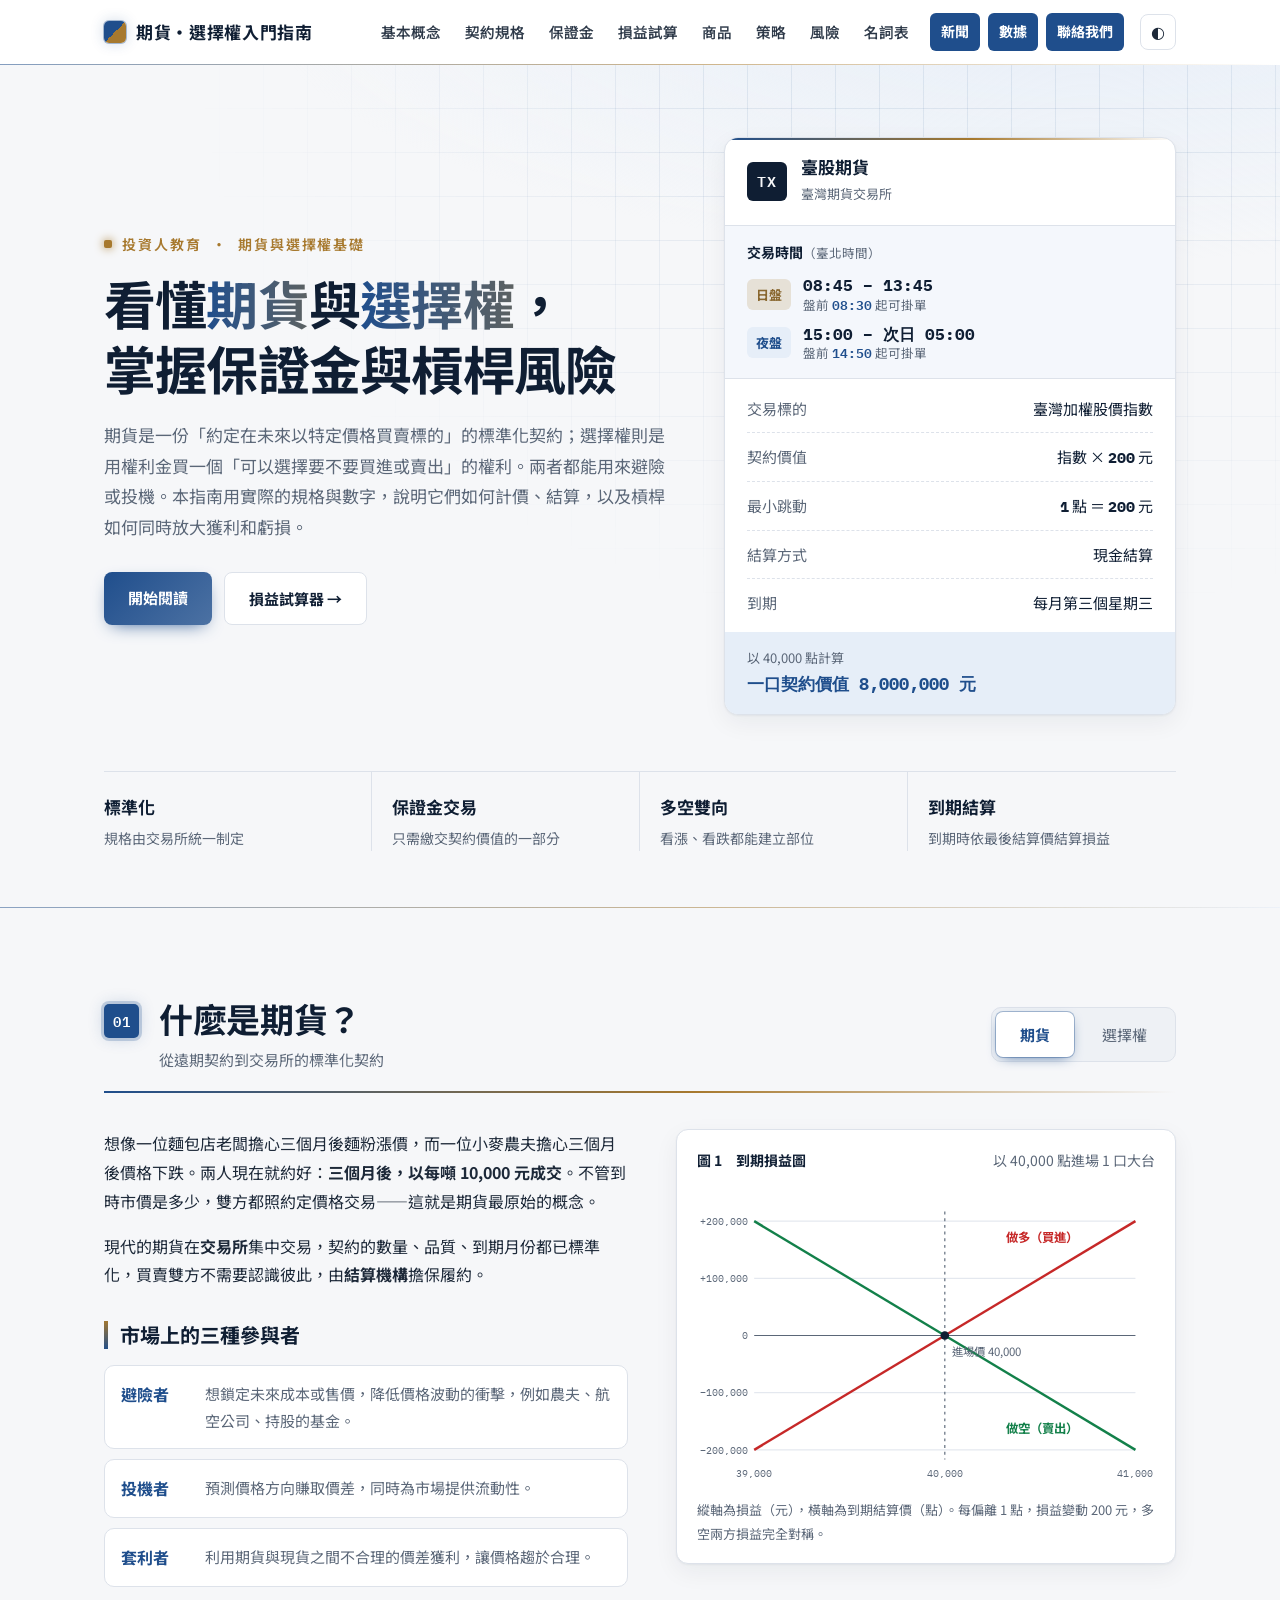
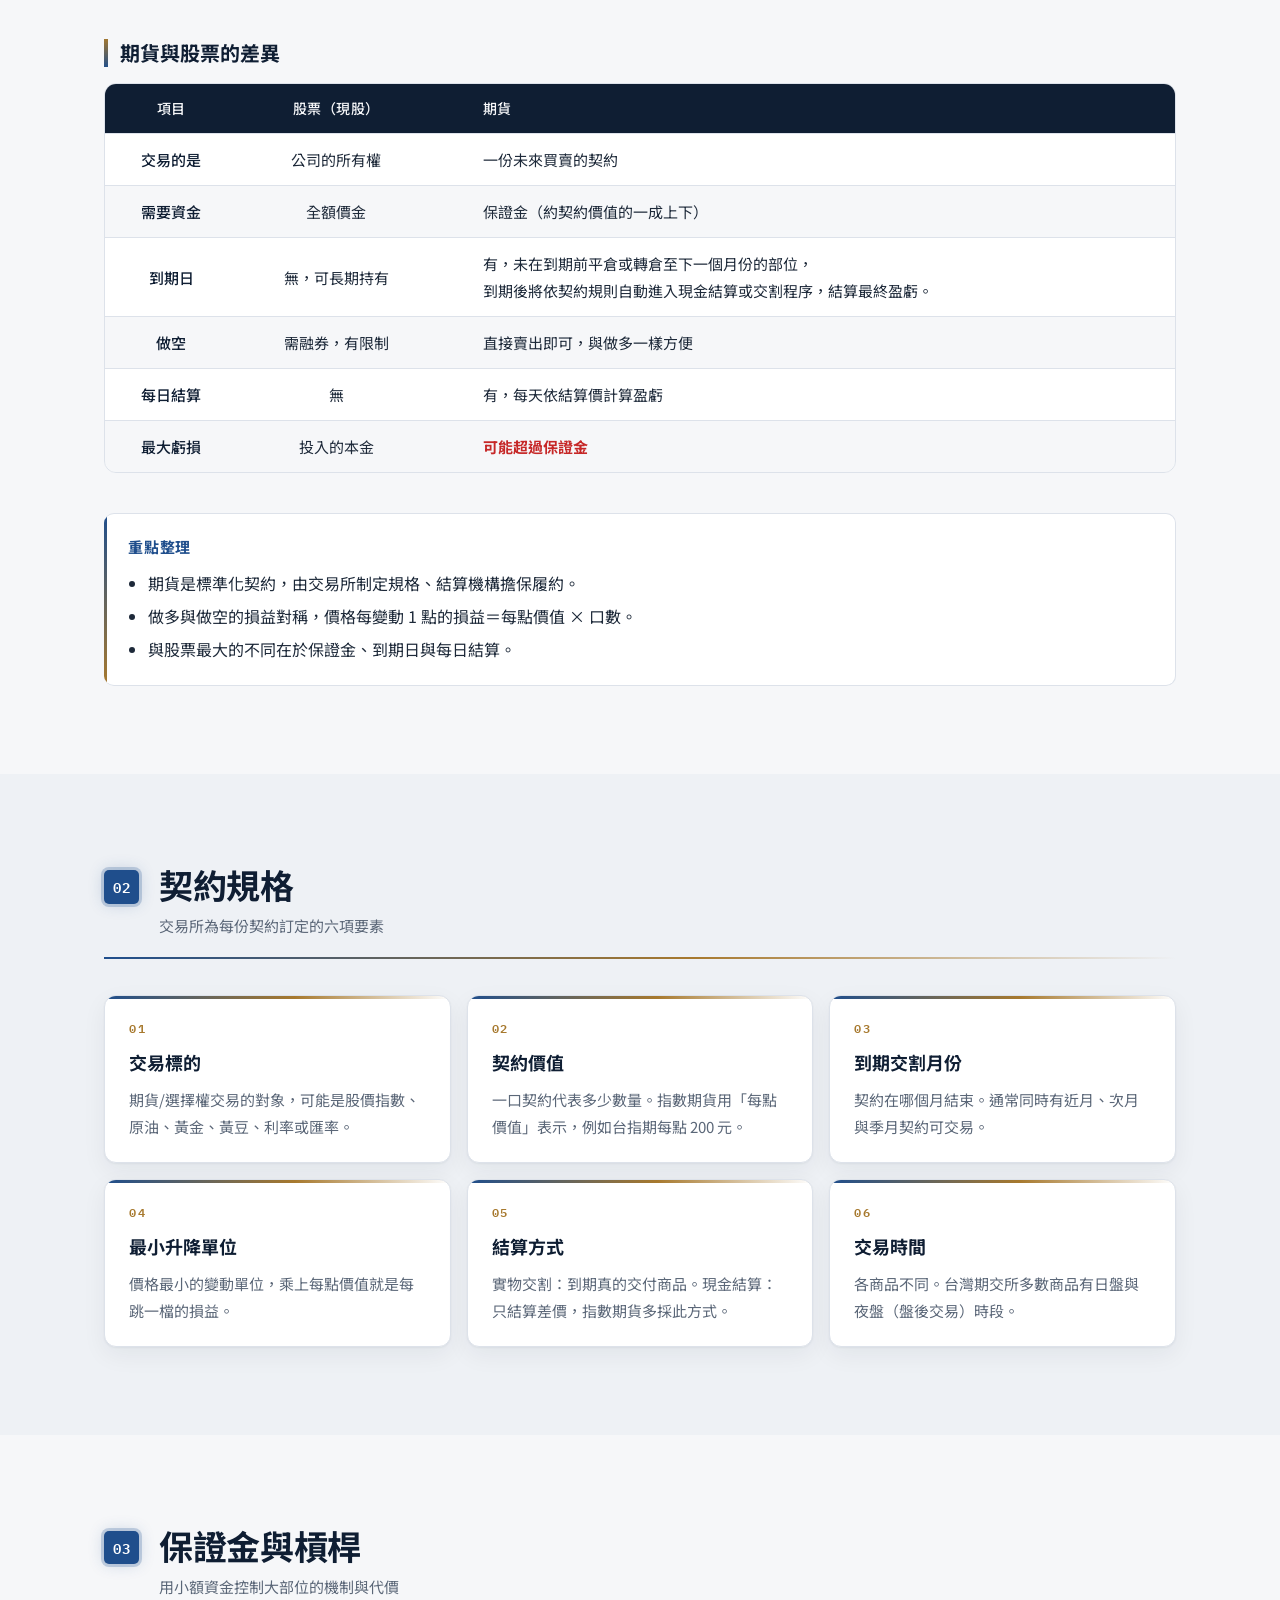
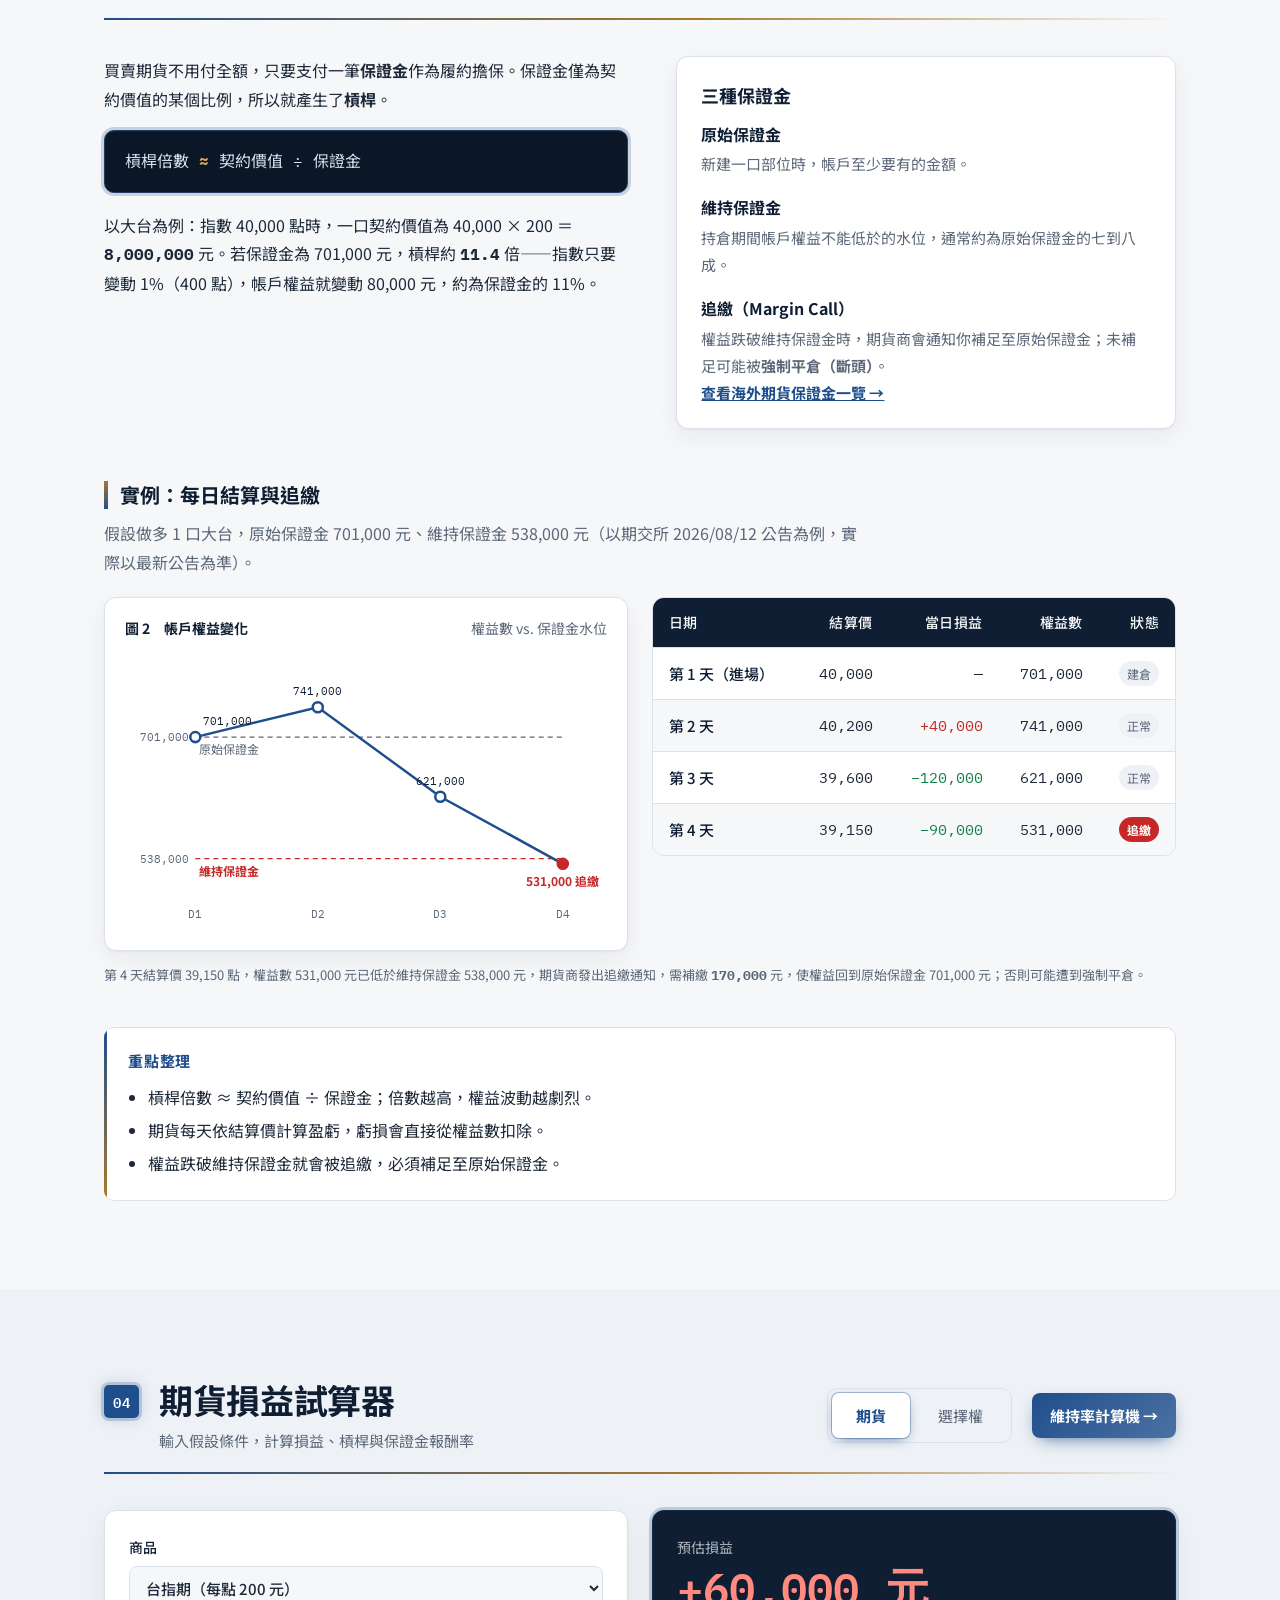
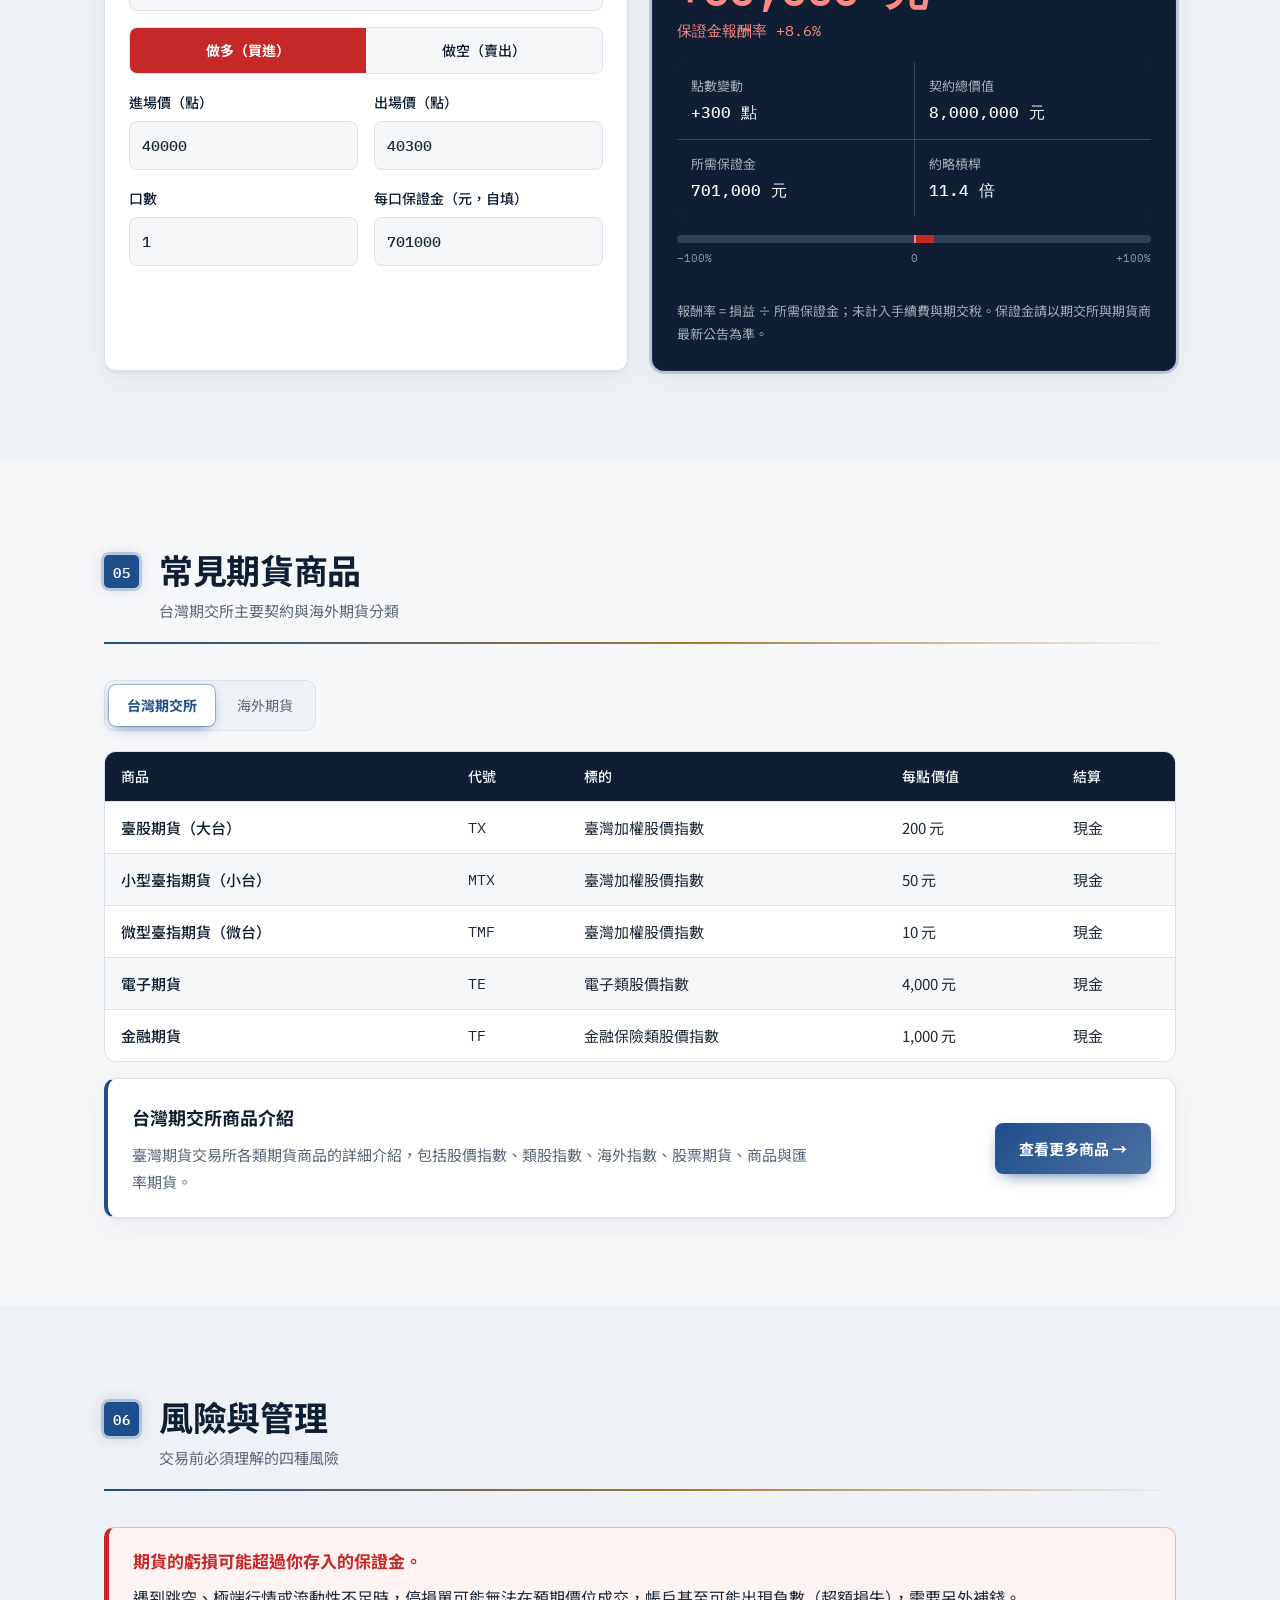
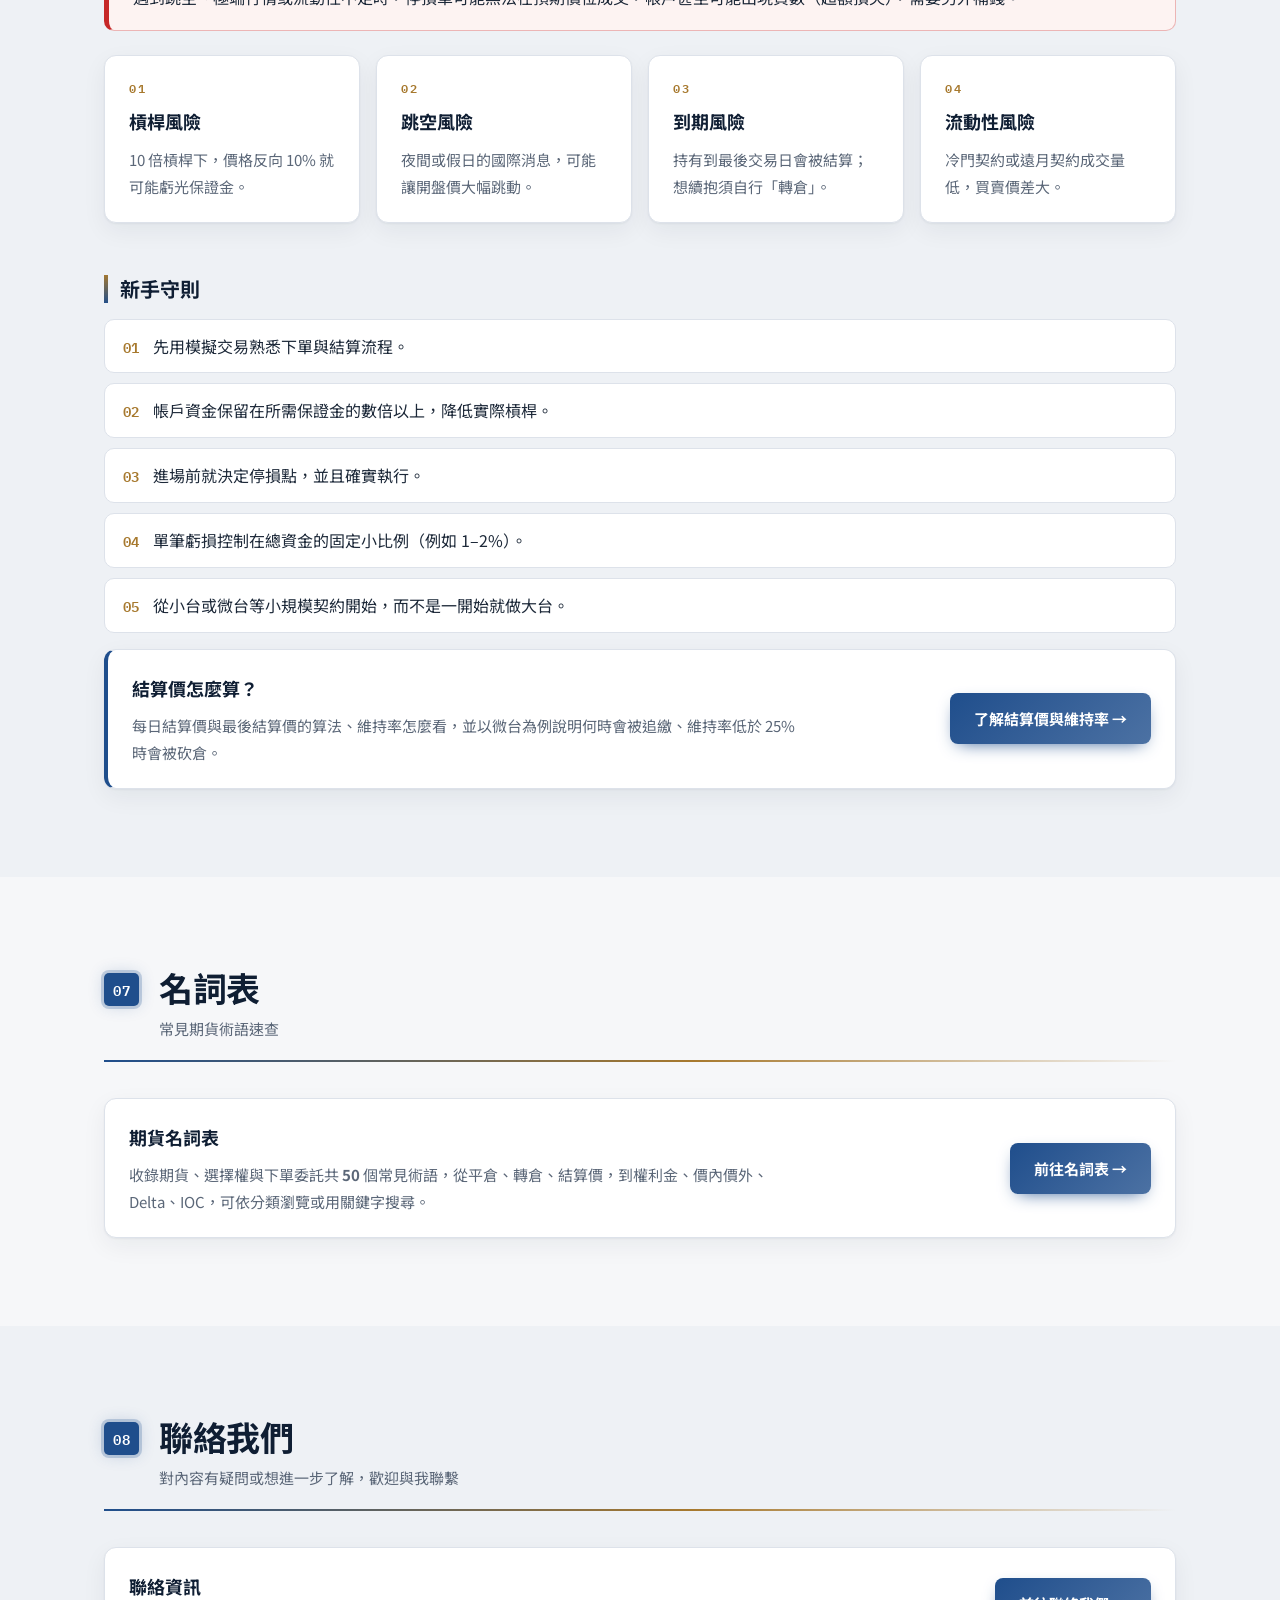
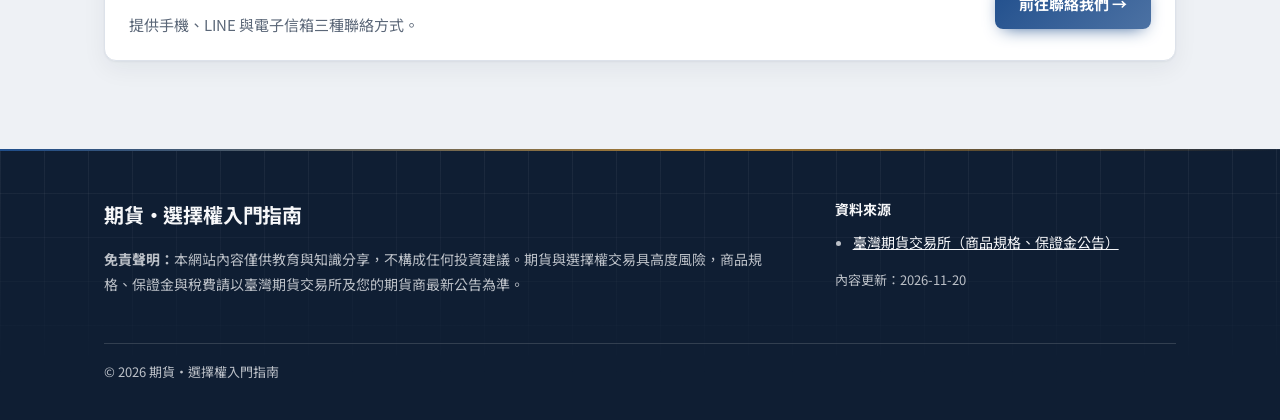
==== commit 7927efb5: "首頁 03 保證金：說明改為「只要支付一筆保證金作為履約擔保。保證金僅為契約價值的某個比例，所以就產生了槓桿」 Co-Authored-By: Claude Opus 5.5 <noreply@ant" ====
--- a/index.html
+++ b/index.html
@@ -310,7 +310,7 @@
 
         <div class="two-col">
           <div class="prose">
-            <p>買賣期貨不用付全額，只要存入一筆<strong>保證金</strong>作為履約擔保。因為用小錢控制大部位，就產生了<strong>槓桿</strong>。</p>
+            <p>買賣期貨不用付全額，只要支付一筆<strong>保證金</strong>作為履約擔保。保證金僅為契約價值的某個比例，所以就產生了<strong>槓桿</strong>。</p>
             <div class="formula">
               <span>槓桿倍數</span><b>≈</b><span>契約價值 ÷ 保證金</span>
             </div>
--- a/style.css
+++ b/style.css
@@ -1022,4 +1022,12 @@
 .spec-sheet header + .spec-hours { border-top: 0; border-bottom: 1px solid var(--line); background: color-mix(in srgb, var(--accent-soft) 45%, transparent); }
 /* 首頁「期貨與股票的差異」表格：全部置中 */
 .tbl-center th, .tbl-center td { text-align: center; }
+/* 「期貨」欄：標題稍微往左，內容以標題為基準一起靠左對齊 */
+.tbl-center th:nth-child(3), .tbl-center td:nth-child(3) { text-align: left; padding-left: 48px; }
+@media (max-width: 640px) { .tbl-center th:nth-child(3), .tbl-center td:nth-child(3) { padding-left: 20px; } }
 .td-lines span { display: block; }
+
+/* 新聞分頁（每頁 10 則）：按鈕沿用 .news-chip 樣式 */
+.news-pager { display: flex; flex-wrap: wrap; justify-content: center; gap: 8px; max-width: 900px; margin: 16px 0 0; }
+.news-pager .news-chip { min-width: 40px; }
+.news-pager .news-chip:disabled { opacity: .4; cursor: default; }
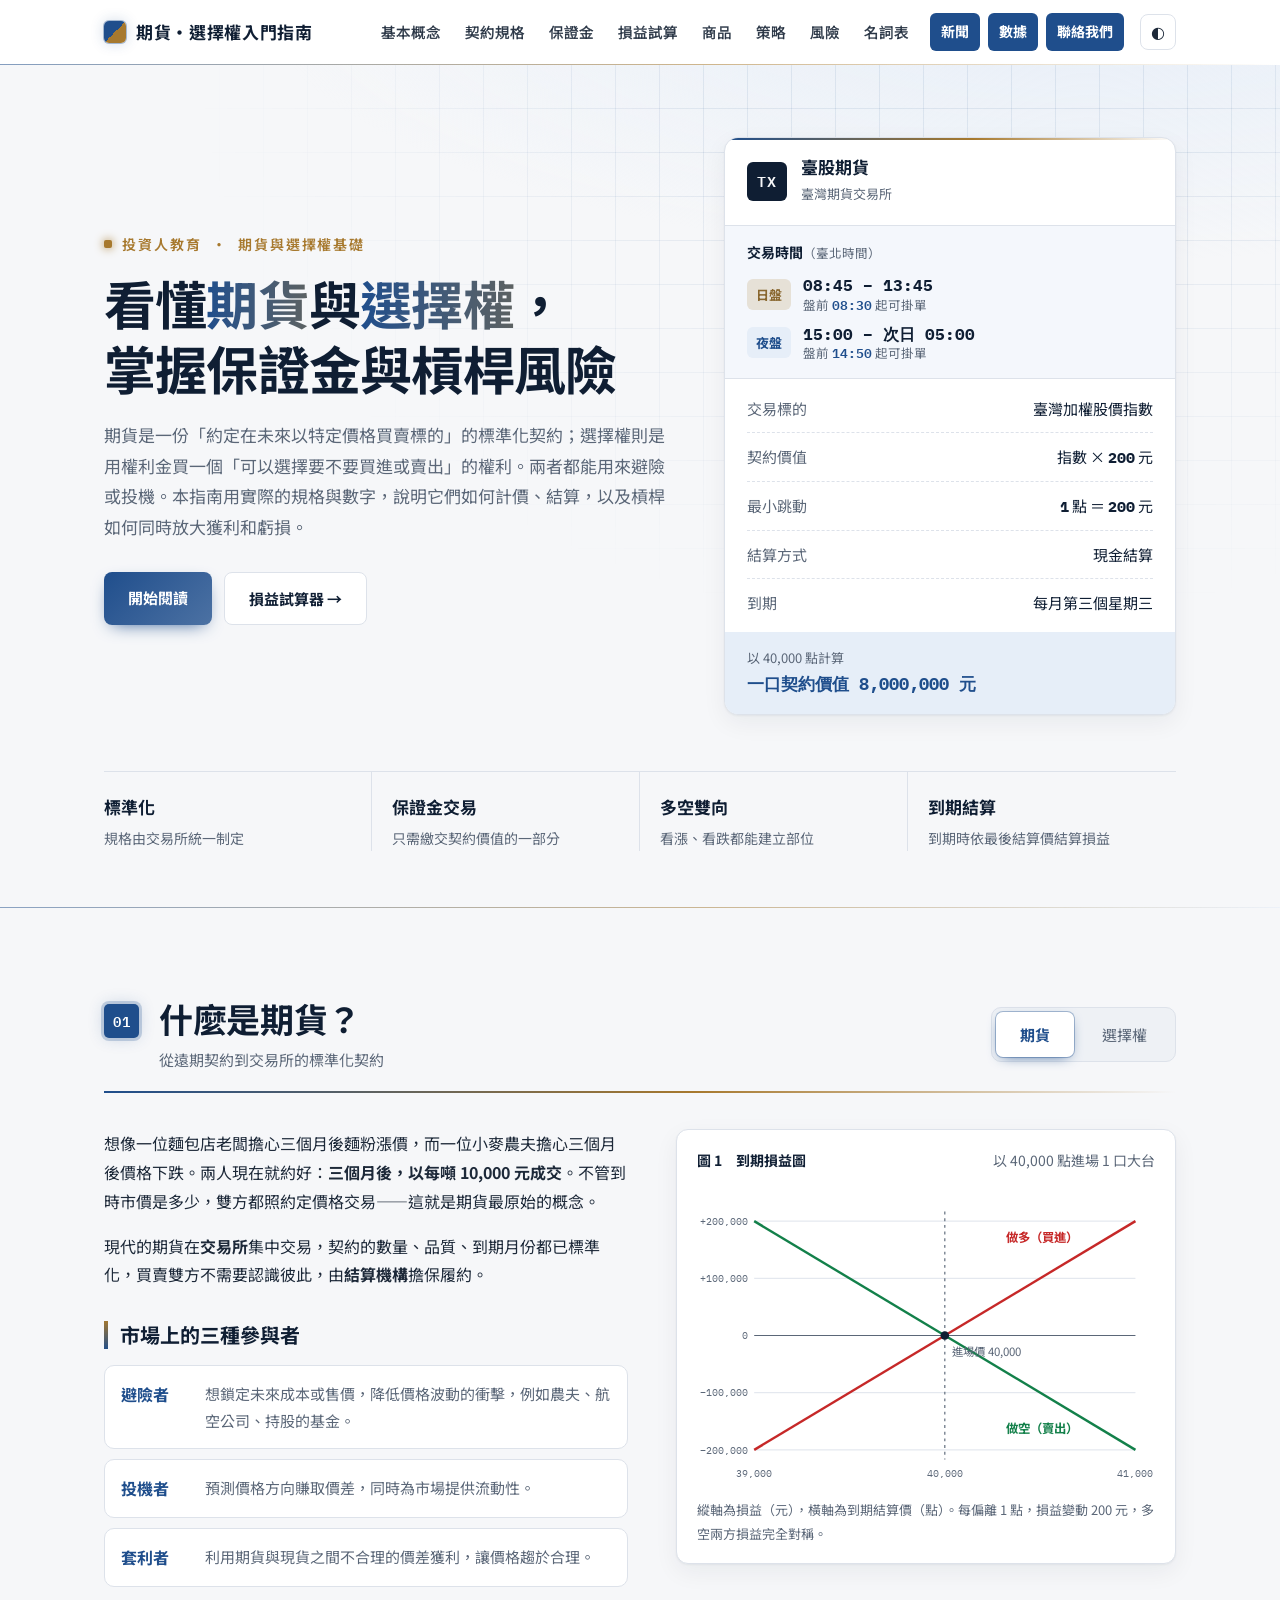
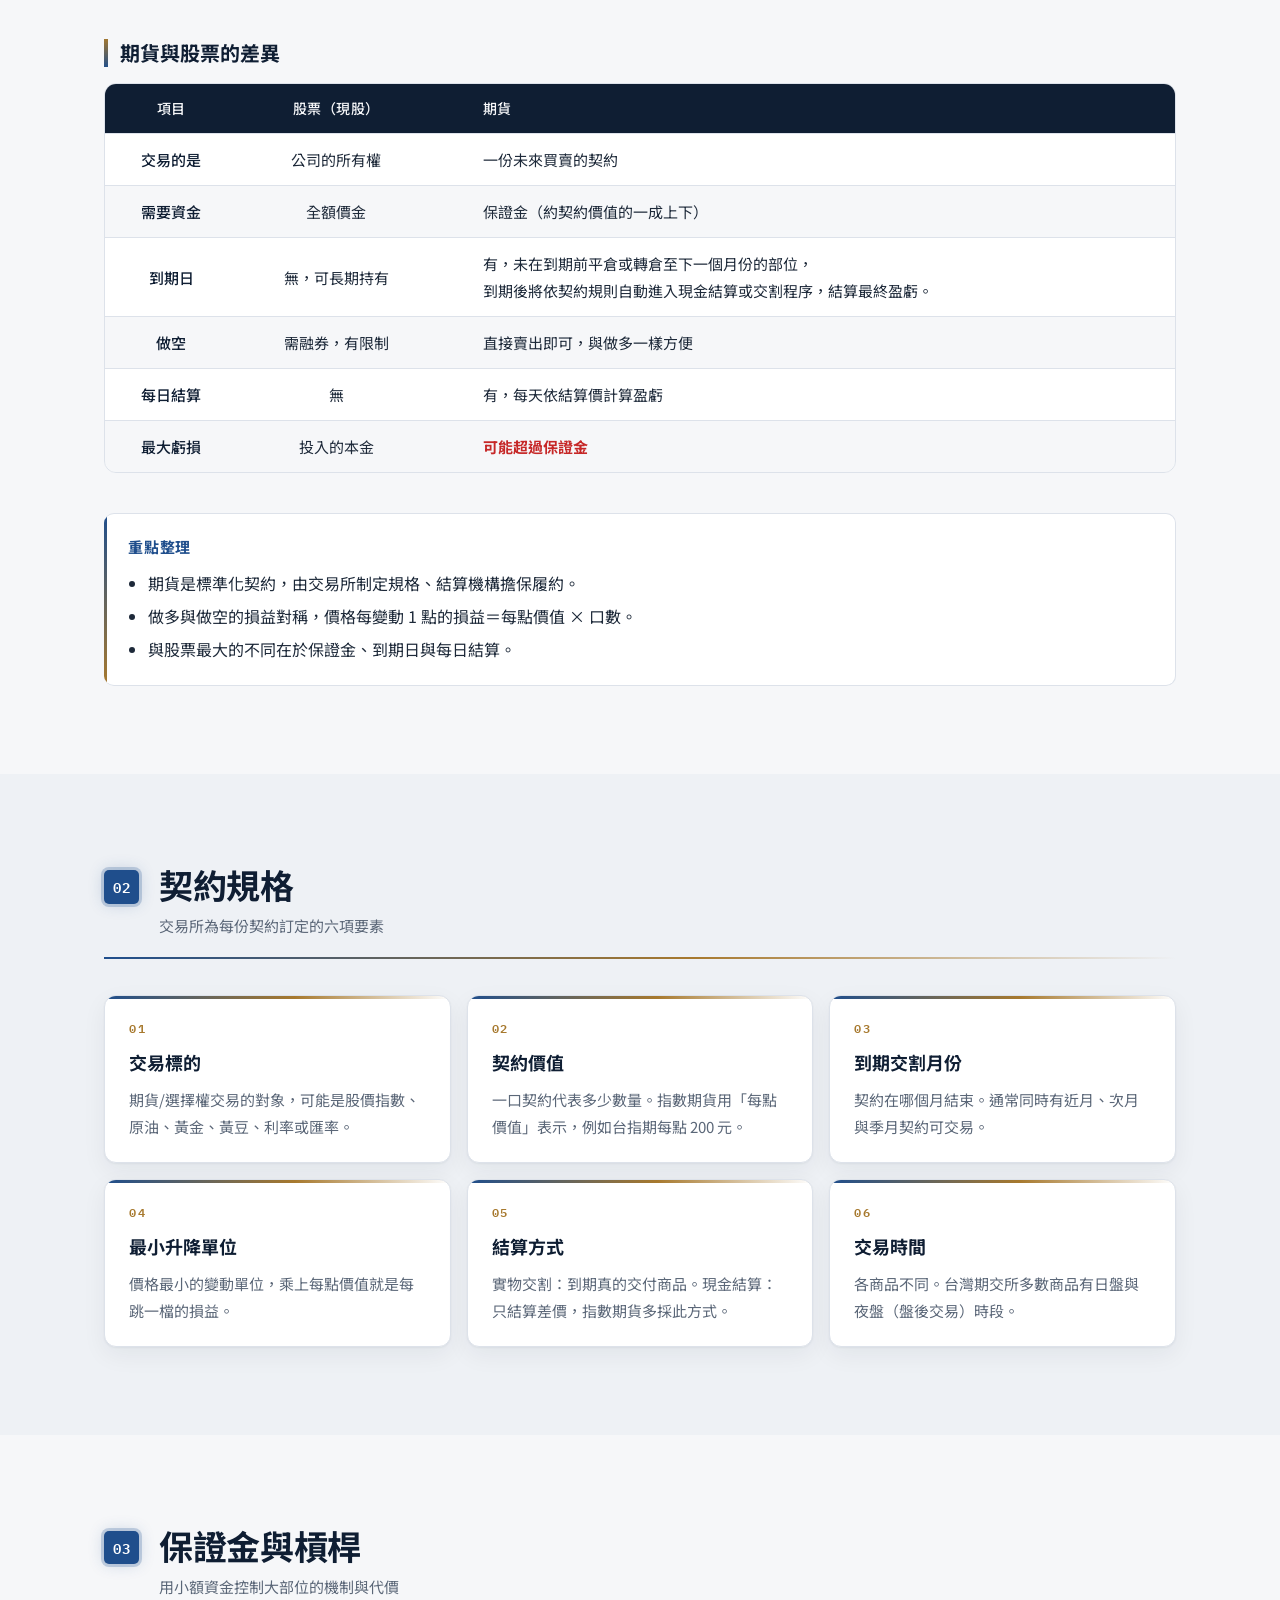
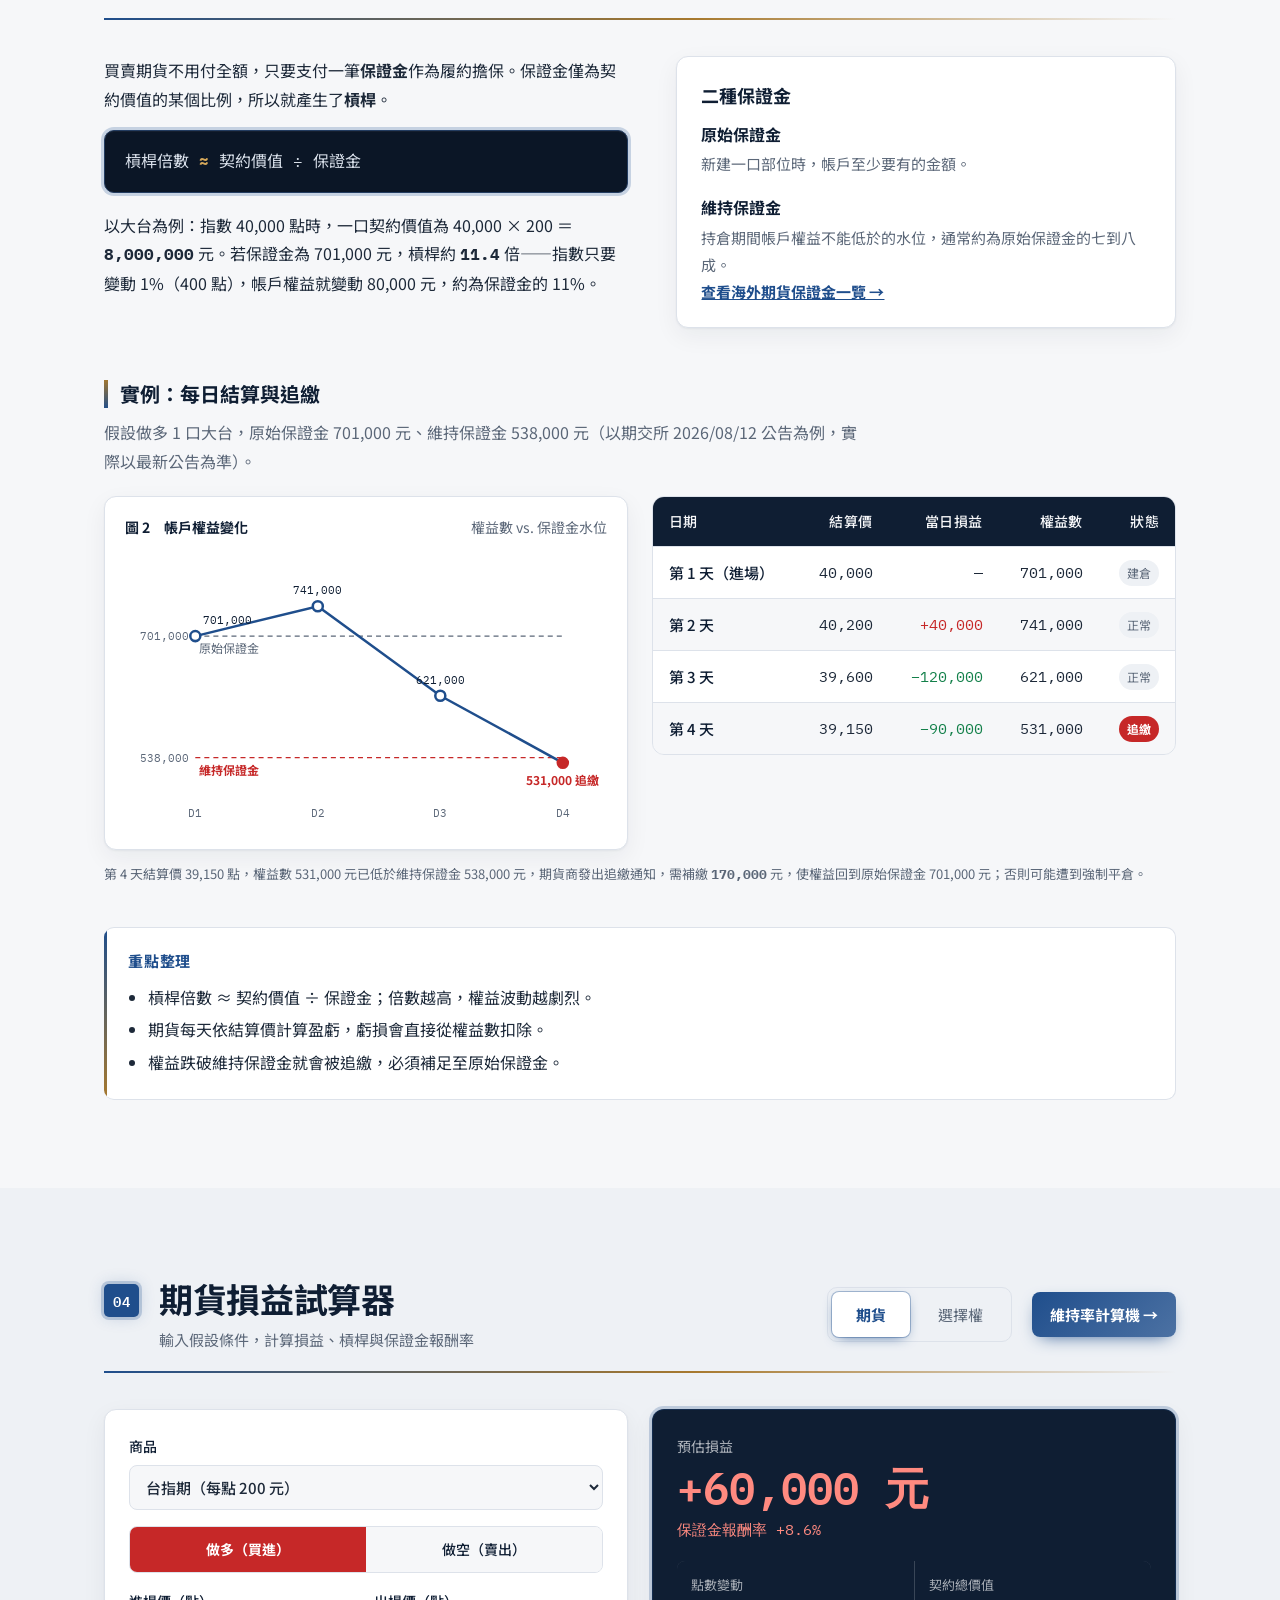
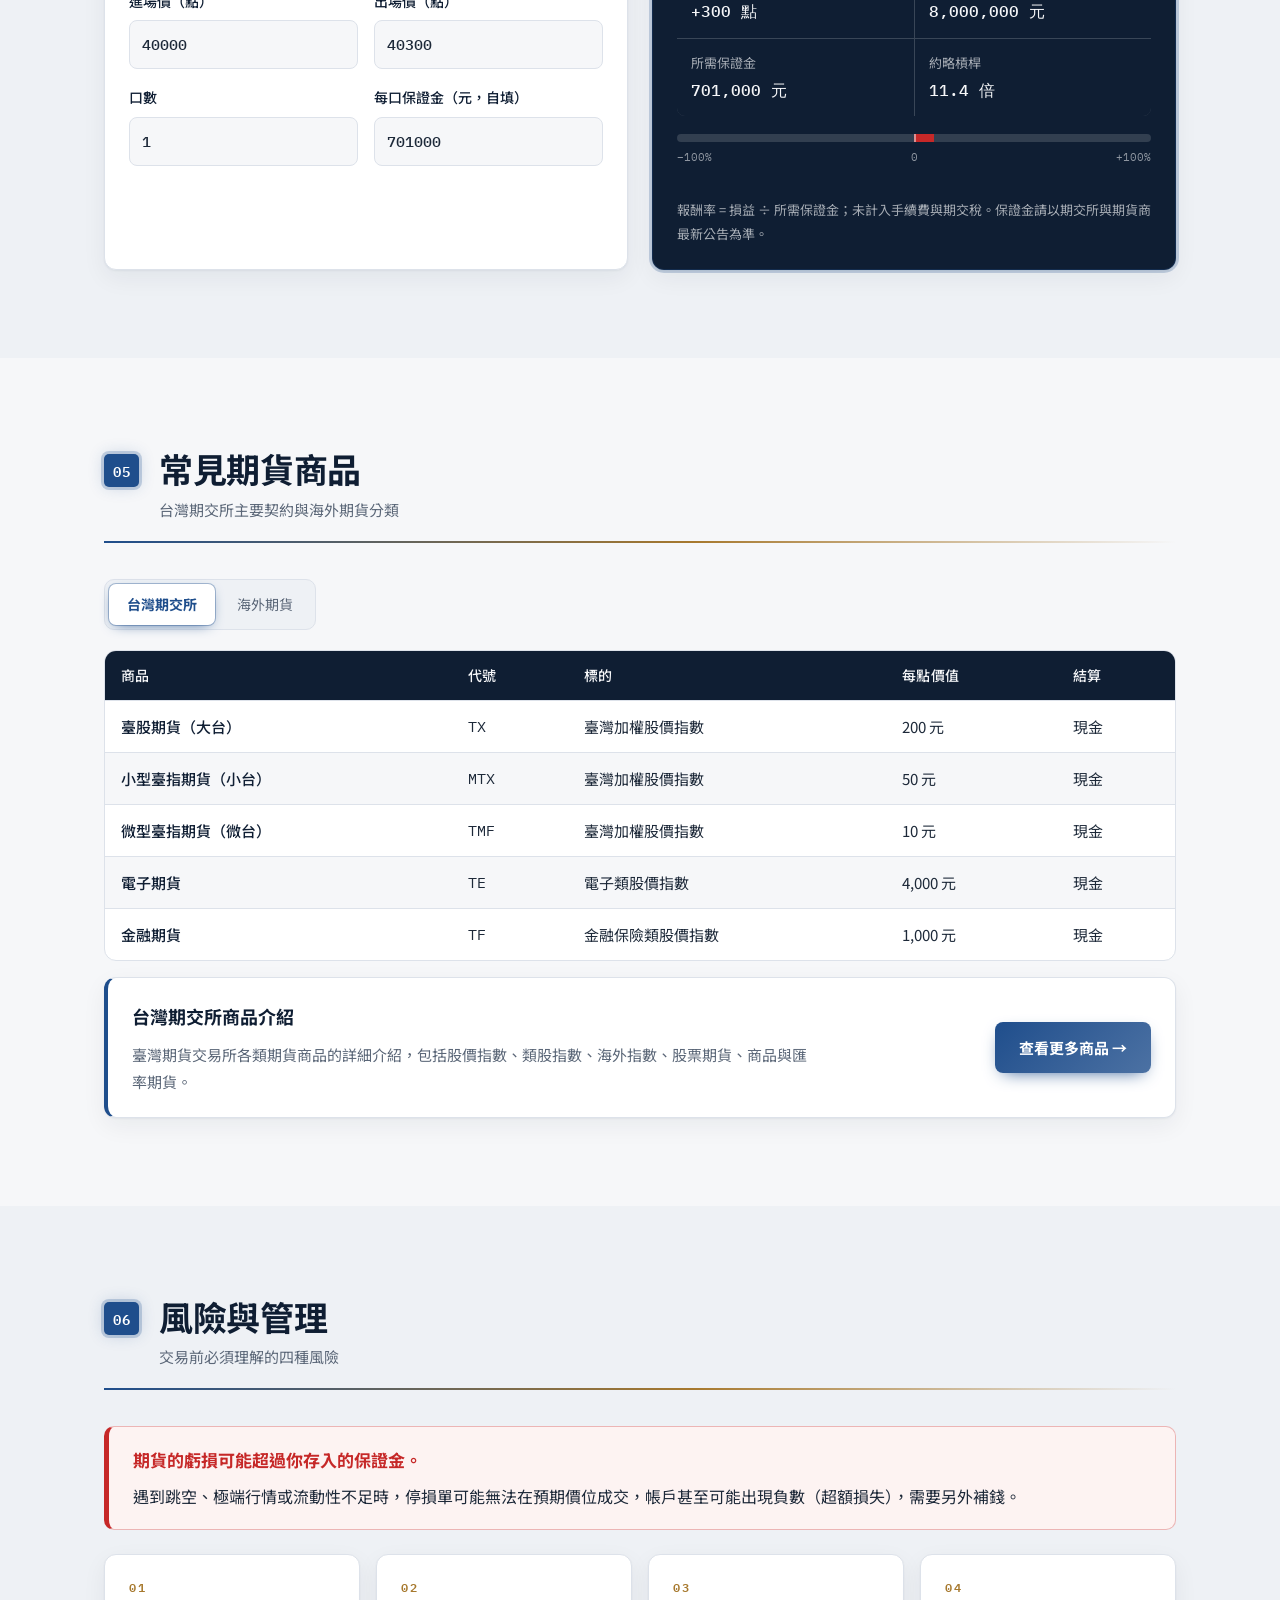
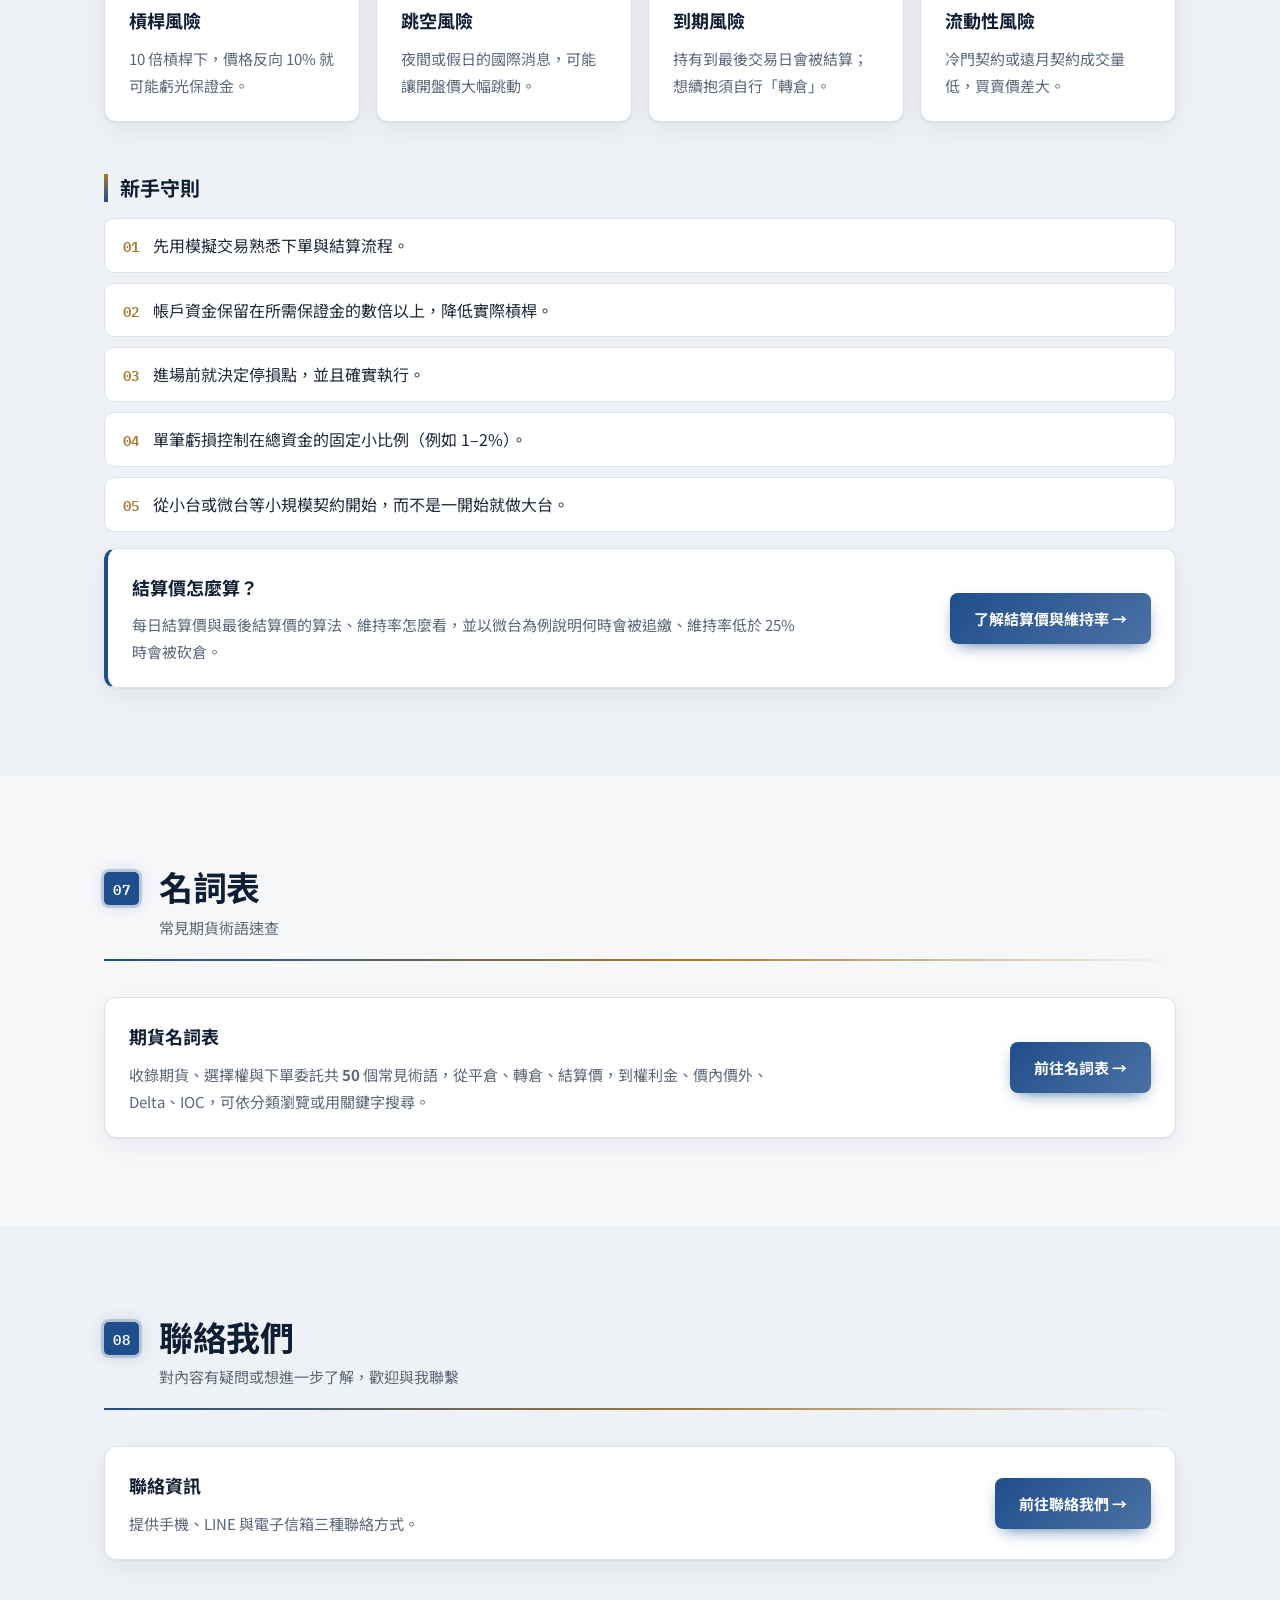
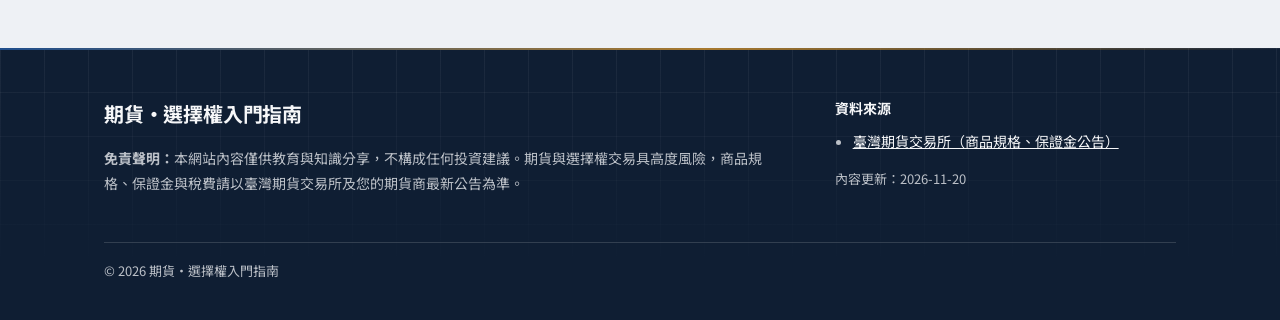
==== commit bb7ebcff: "首頁 03 右側字卡：「三種保證金」改為「二種保證金」，刪除追繳（Margin Call）及說明 Co-Authored-By: Claude Opus 5.5 <noreply@anthropic." ====
--- a/index.html
+++ b/index.html
@@ -317,11 +317,10 @@
             <p>以大台為例：指數 40,000 點時，一口契約價值為 40,000 × 200 ＝ <strong class="mono">8,000,000</strong> 元。若保證金為 701,000 元，槓桿約 <strong class="mono">11.4</strong> 倍——指數只要變動 1%（400 點），帳戶權益就變動 80,000 元，約為保證金的 11%。</p>
           </div>
           <div class="card">
-            <h3>三種保證金</h3>
+            <h3>二種保證金</h3>
             <dl class="defs">
               <dt>原始保證金</dt><dd>新建一口部位時，帳戶至少要有的金額。</dd>
               <dt>維持保證金</dt><dd>持倉期間帳戶權益不能低於的水位，通常約為原始保證金的七到八成。</dd>
-              <dt>追繳（Margin Call）</dt><dd>權益跌破維持保證金時，期貨商會通知你補足至原始保證金；未補足可能被<strong>強制平倉（斷頭）</strong>。</dd>
             </dl>
             <p class="margin-link"><a href="overseas.html?view=margin">查看海外期貨保證金一覽 →</a></p>
           </div>
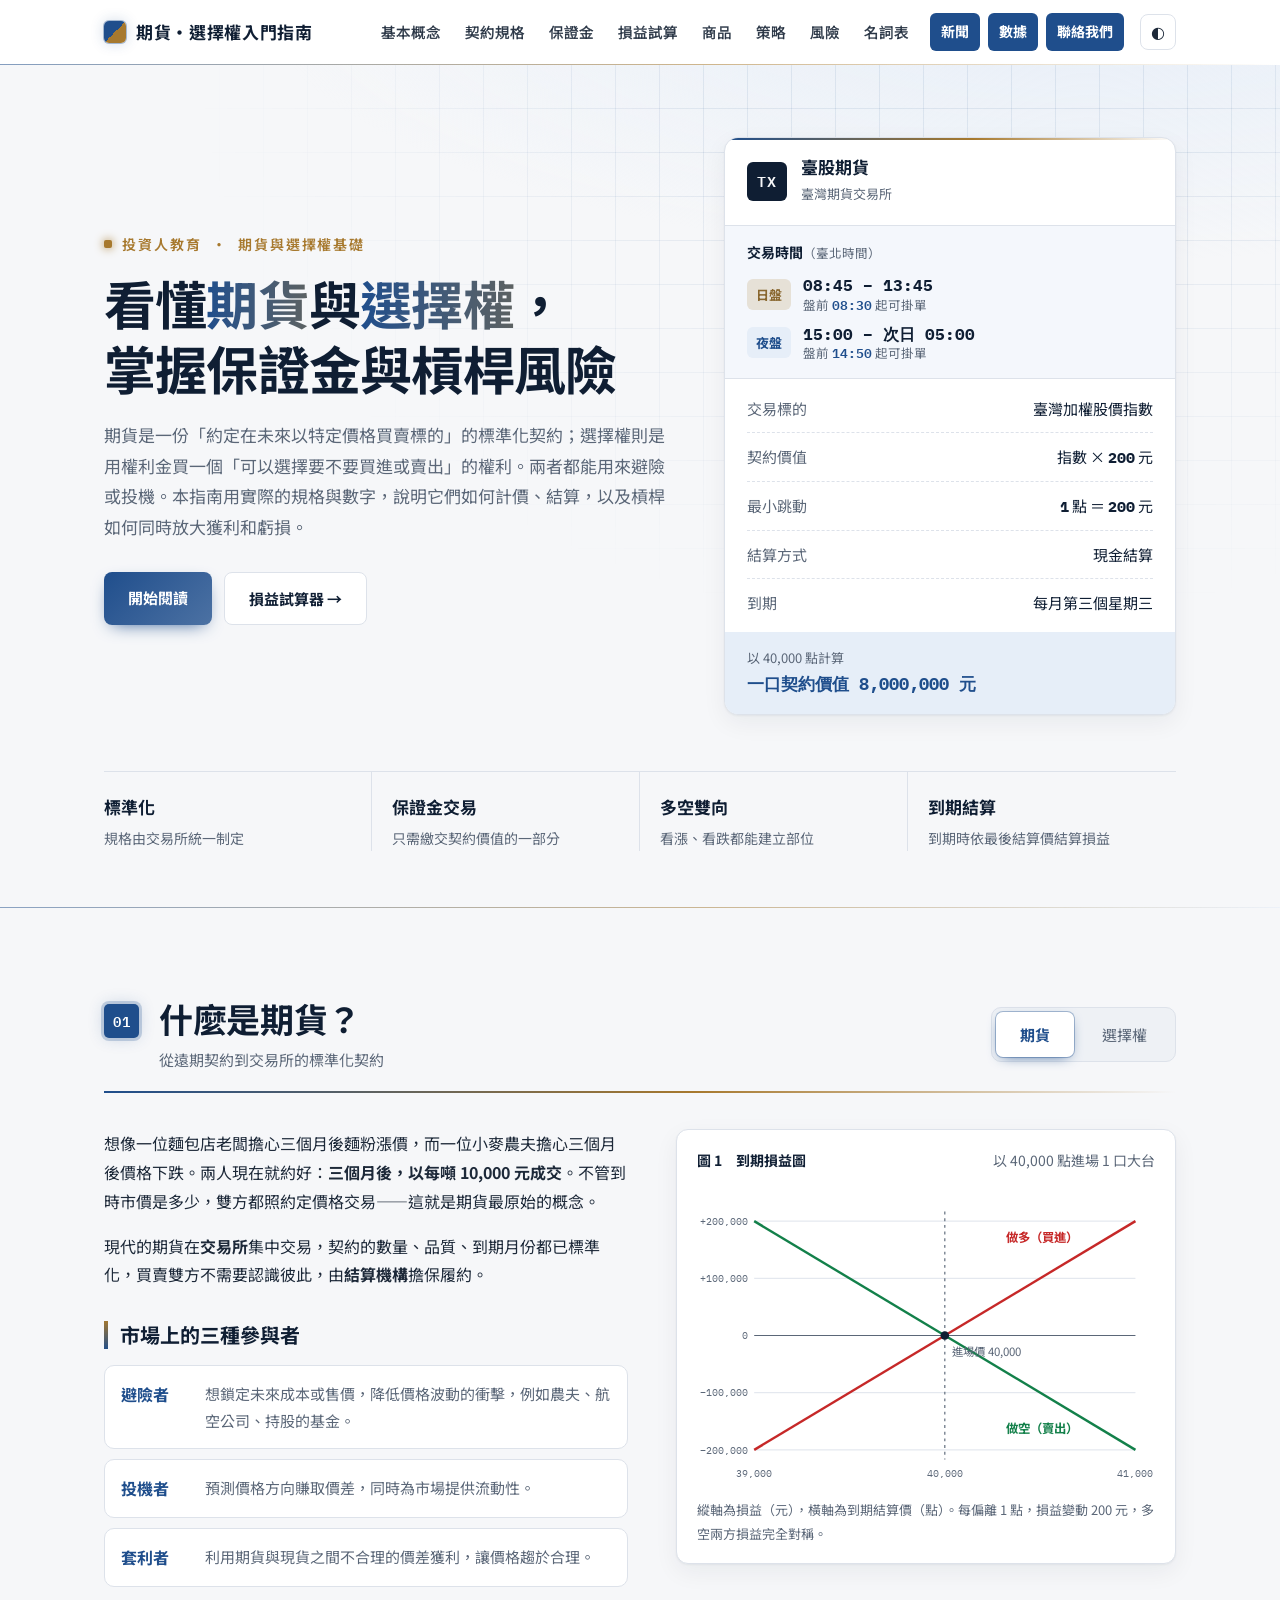
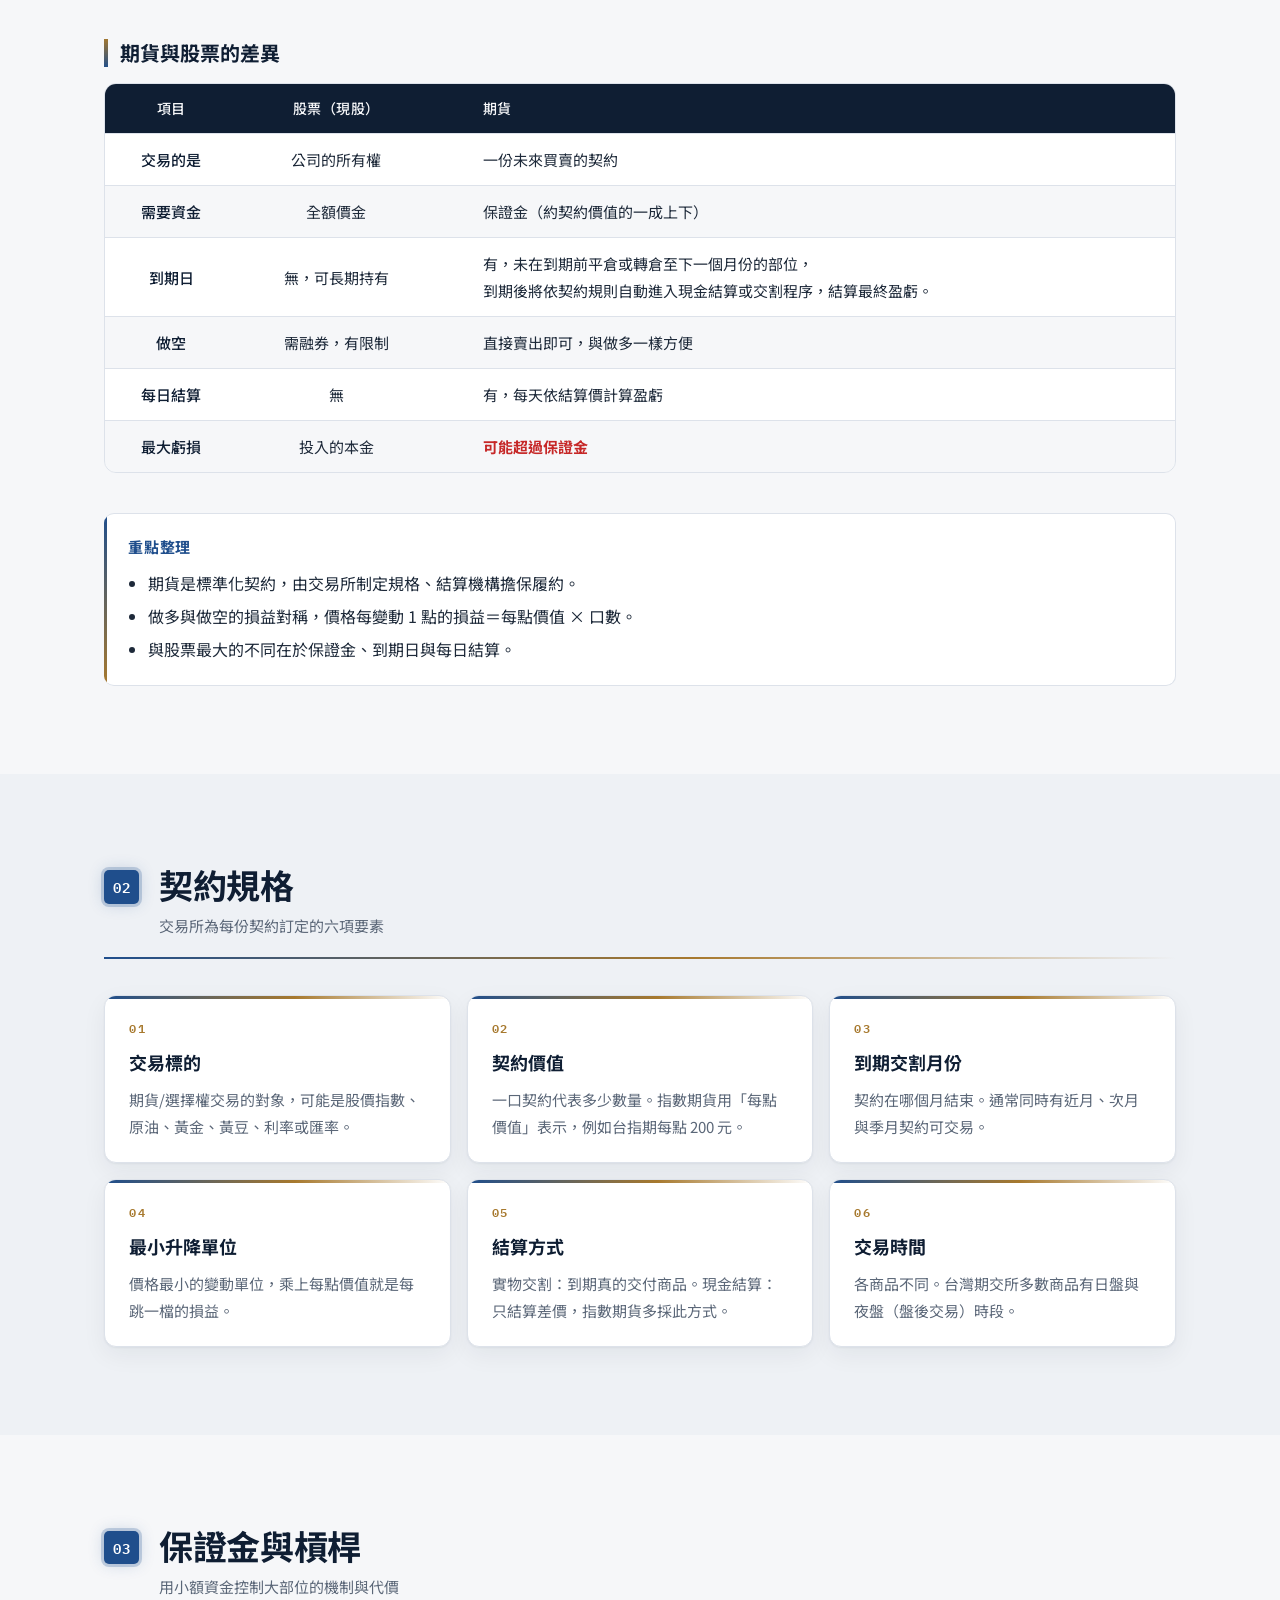
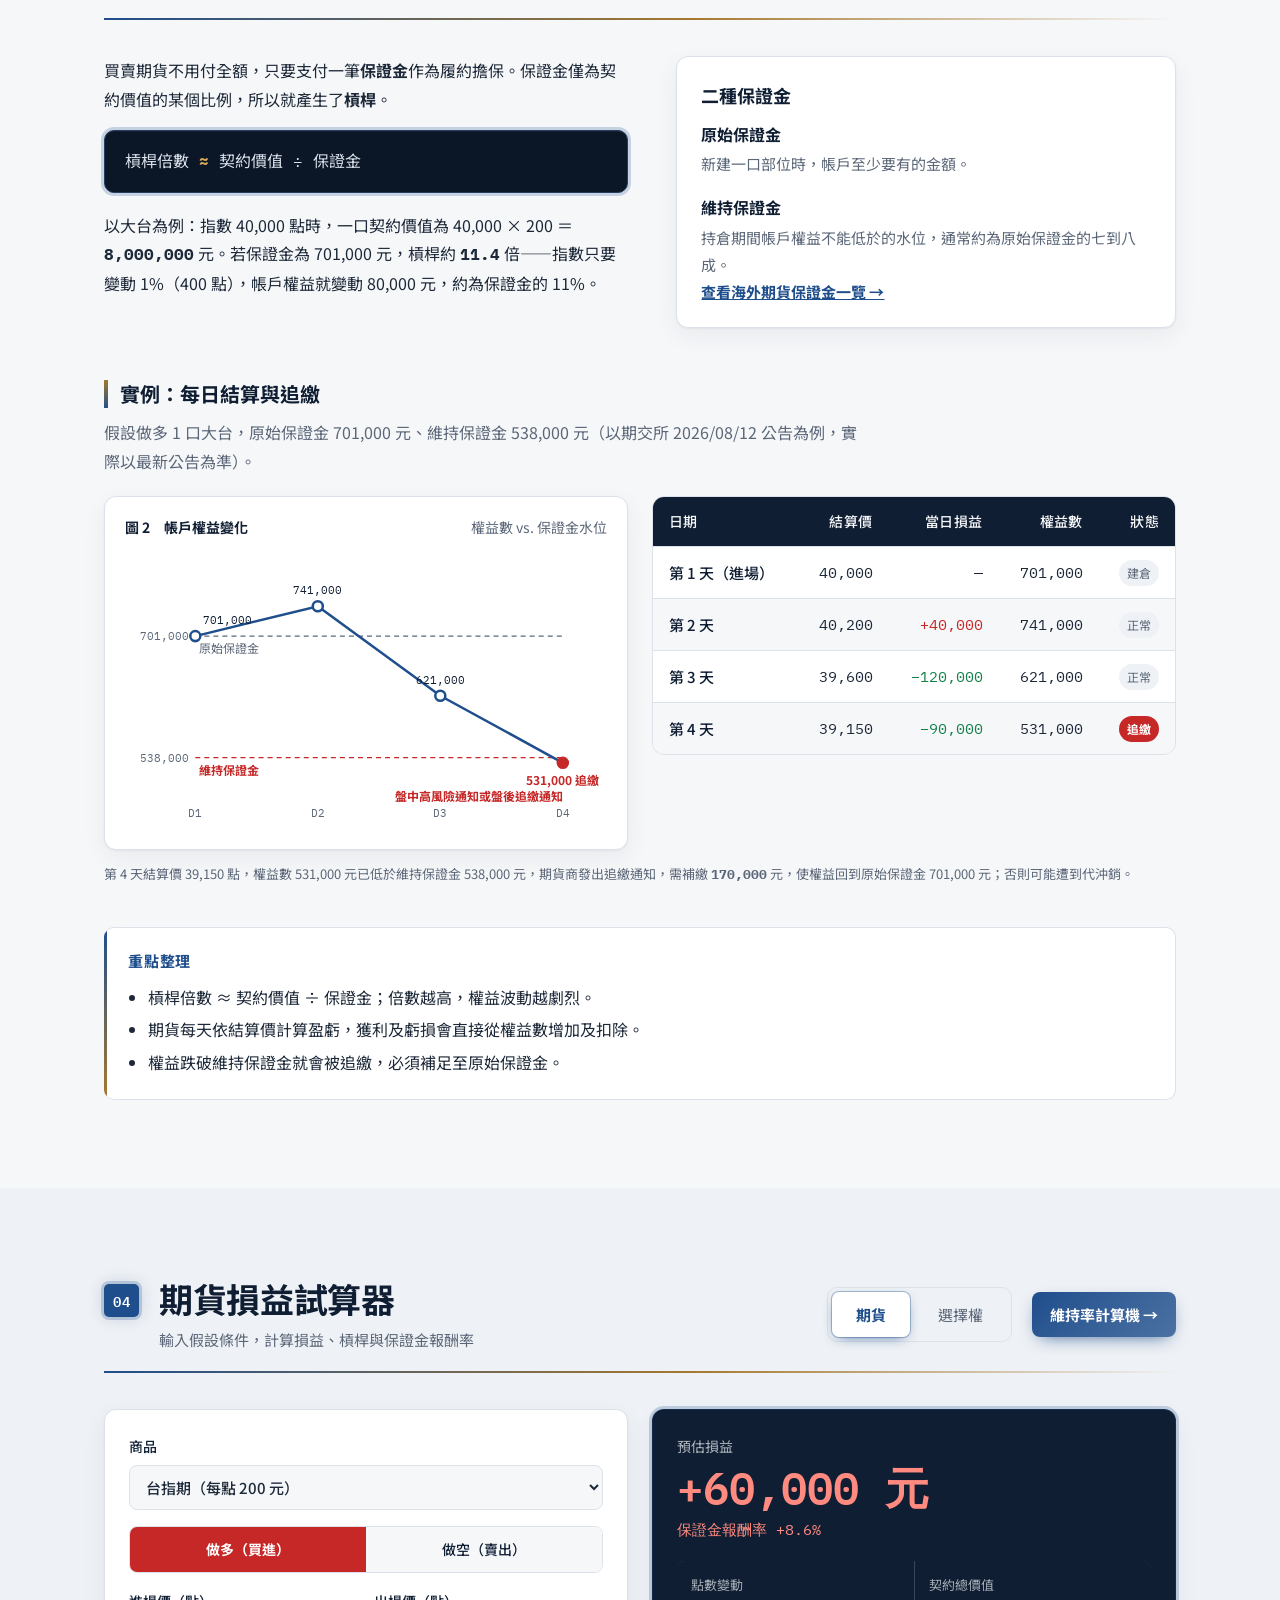
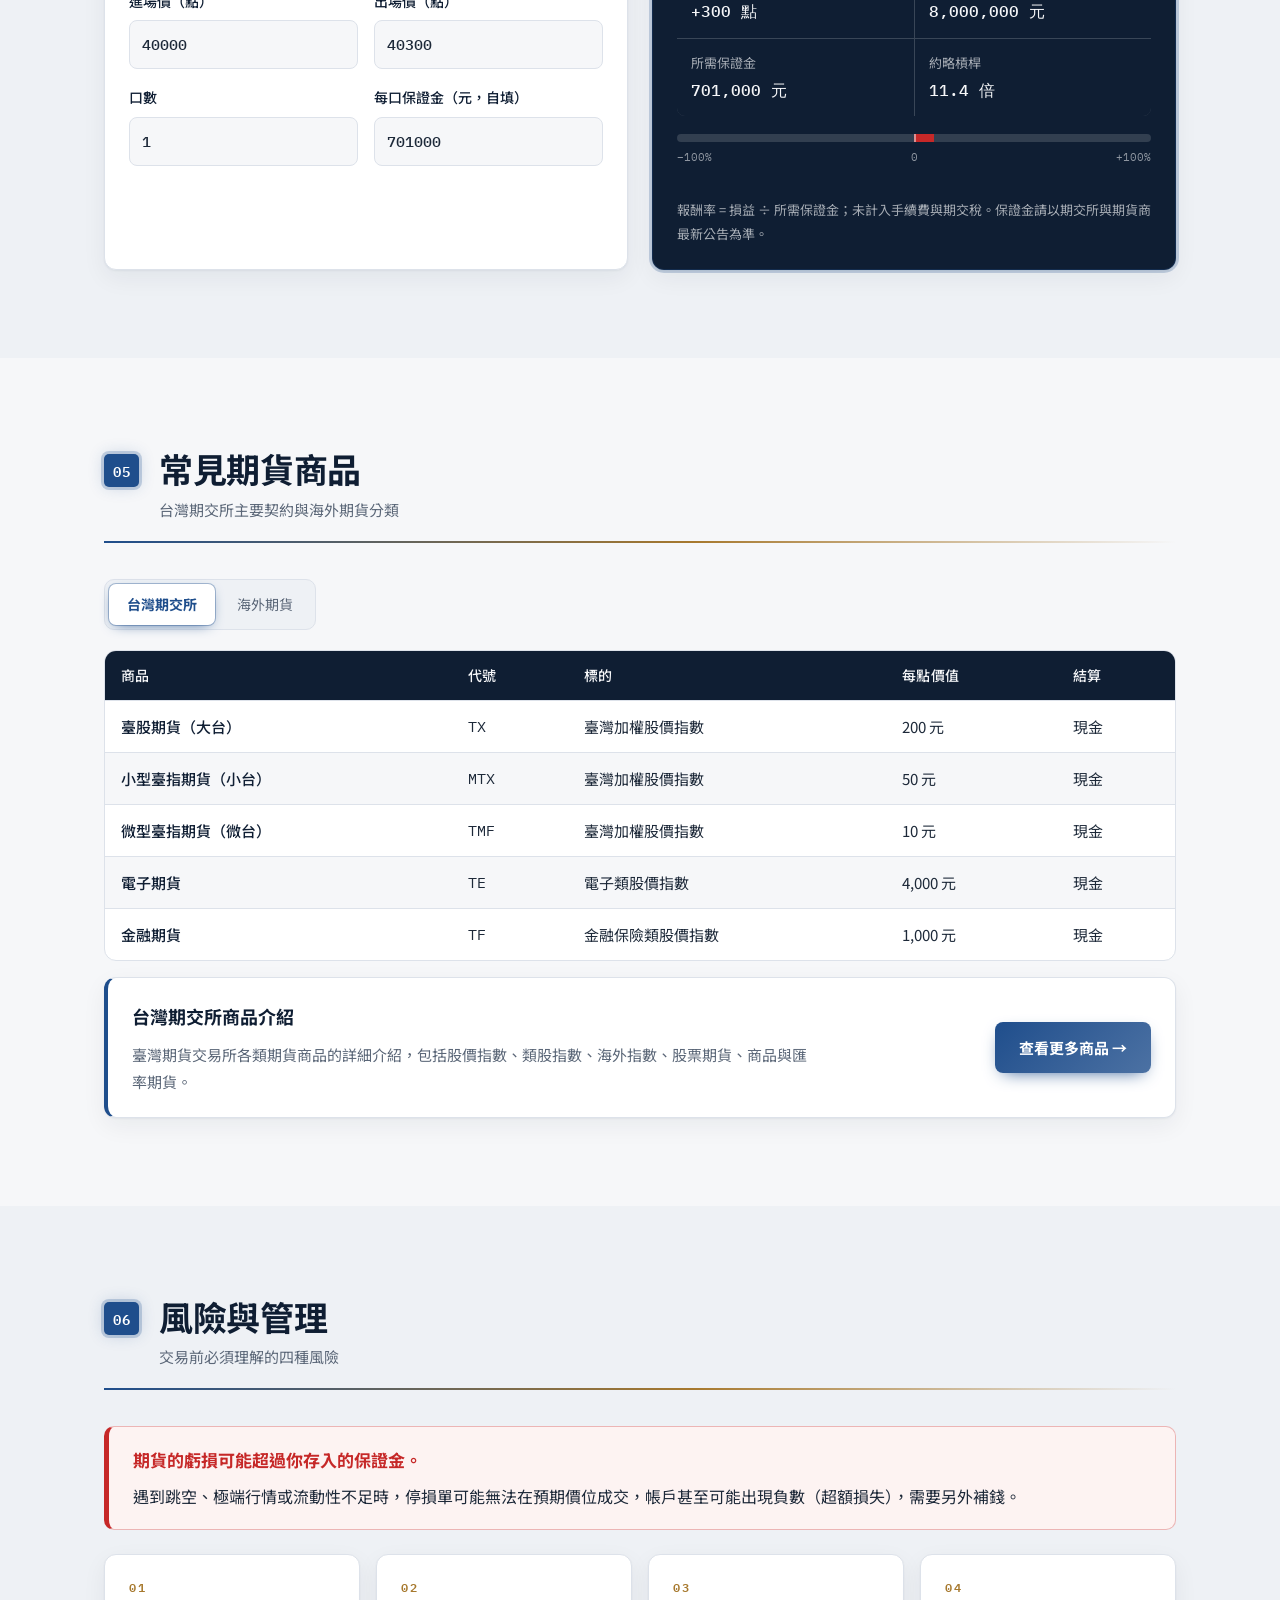
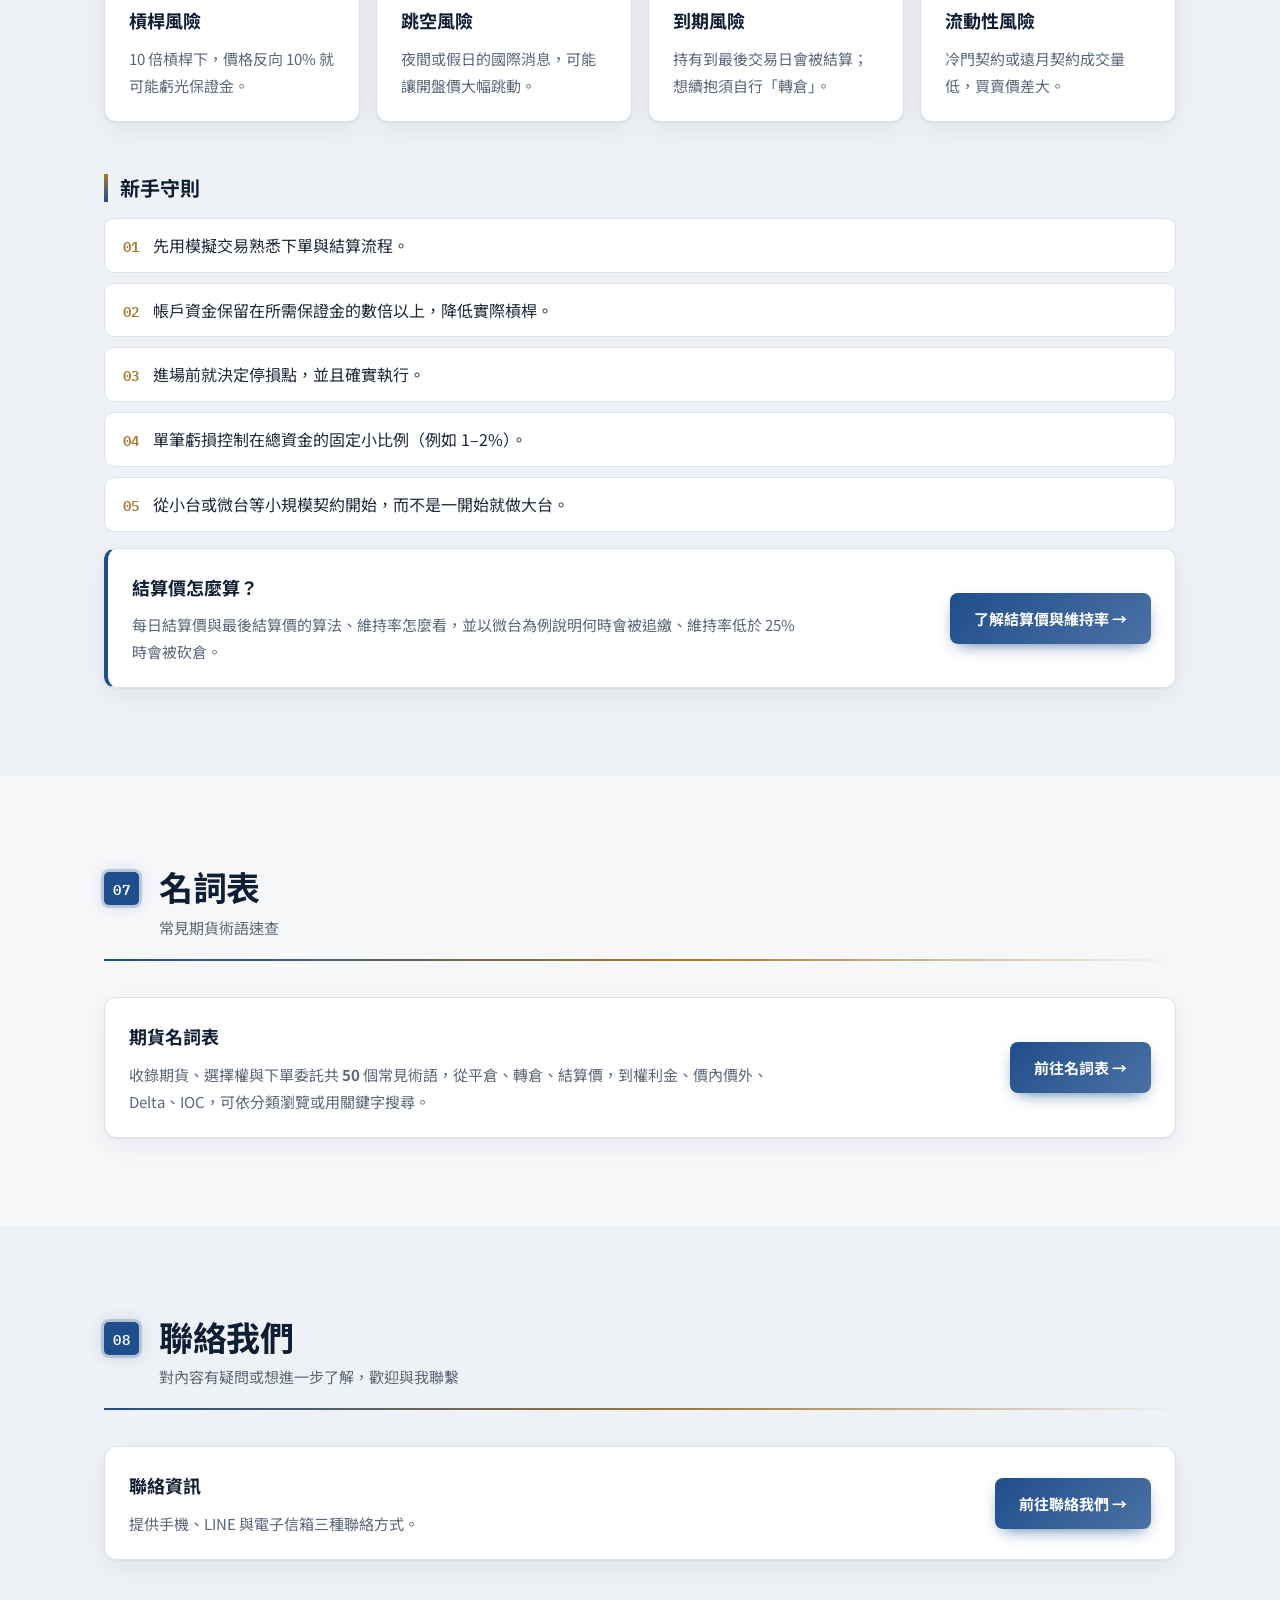
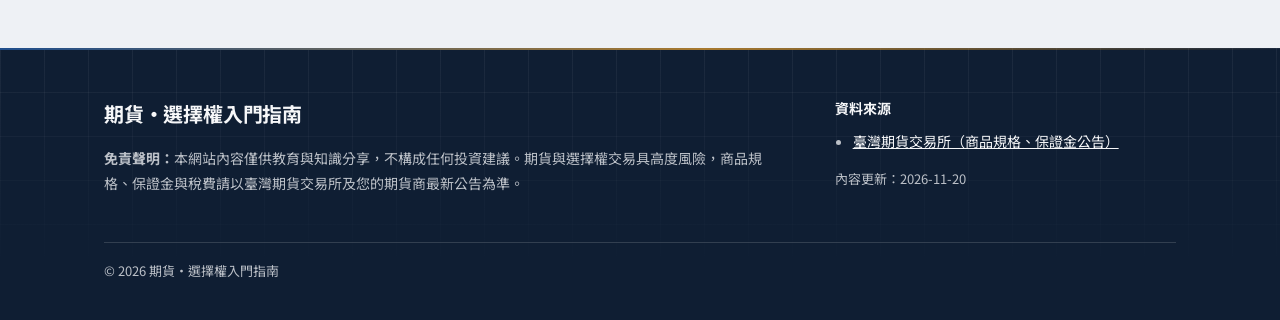
==== commit 8b79f3a1: "首頁 03 重點整理：每日結算說明改為「獲利及虧損會直接從權益數增加及扣除」 Co-Authored-By: Claude Opus 5.5 <noreply@anthropic.com>" ====
--- a/index.html
+++ b/index.html
@@ -346,7 +346,7 @@
           <b>重點整理</b>
           <ul>
             <li>槓桿倍數 ≈ 契約價值 ÷ 保證金；倍數越高，權益波動越劇烈。</li>
-            <li>期貨每天依結算價計算盈虧，虧損會直接從權益數扣除。</li>
+            <li>期貨每天依結算價計算盈虧，獲利及虧損會直接從權益數增加及扣除。</li>
             <li>權益跌破維持保證金就會被追繳，必須補足至原始保證金。</li>
           </ul>
         </div>
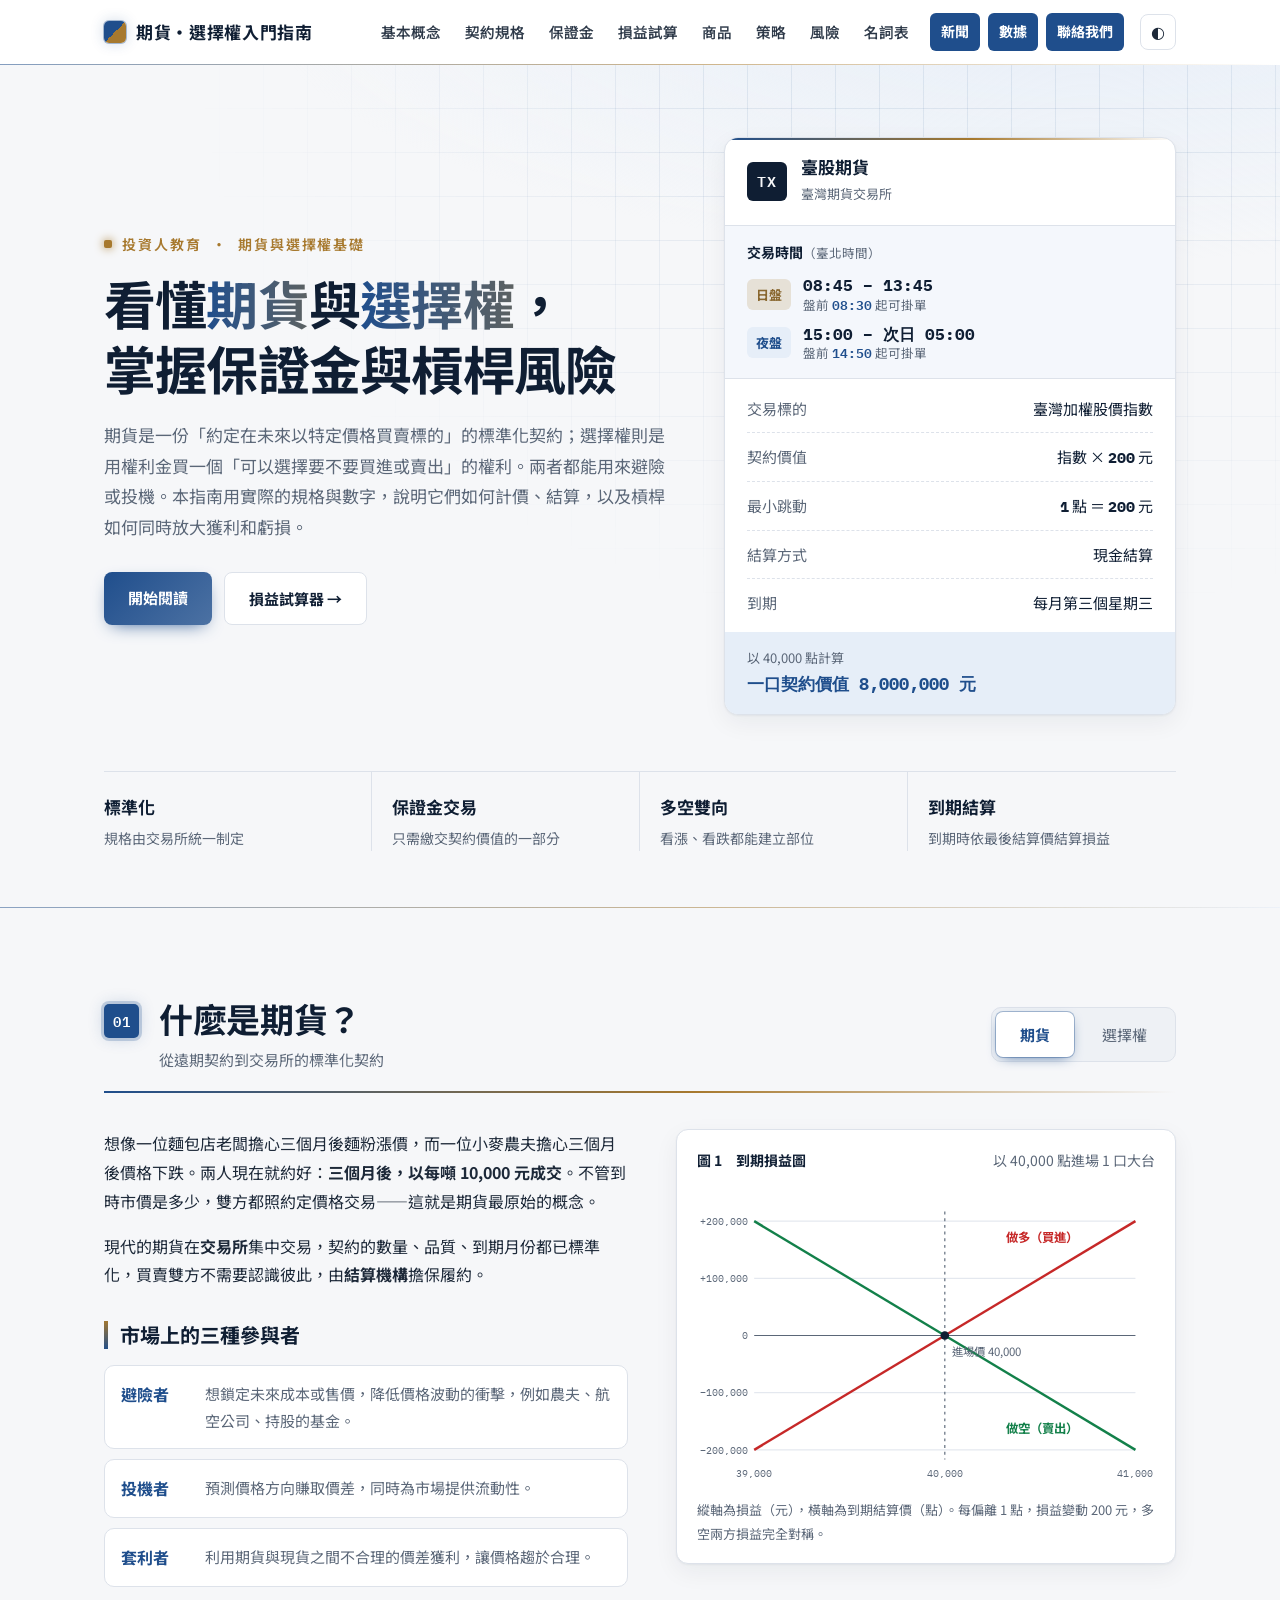
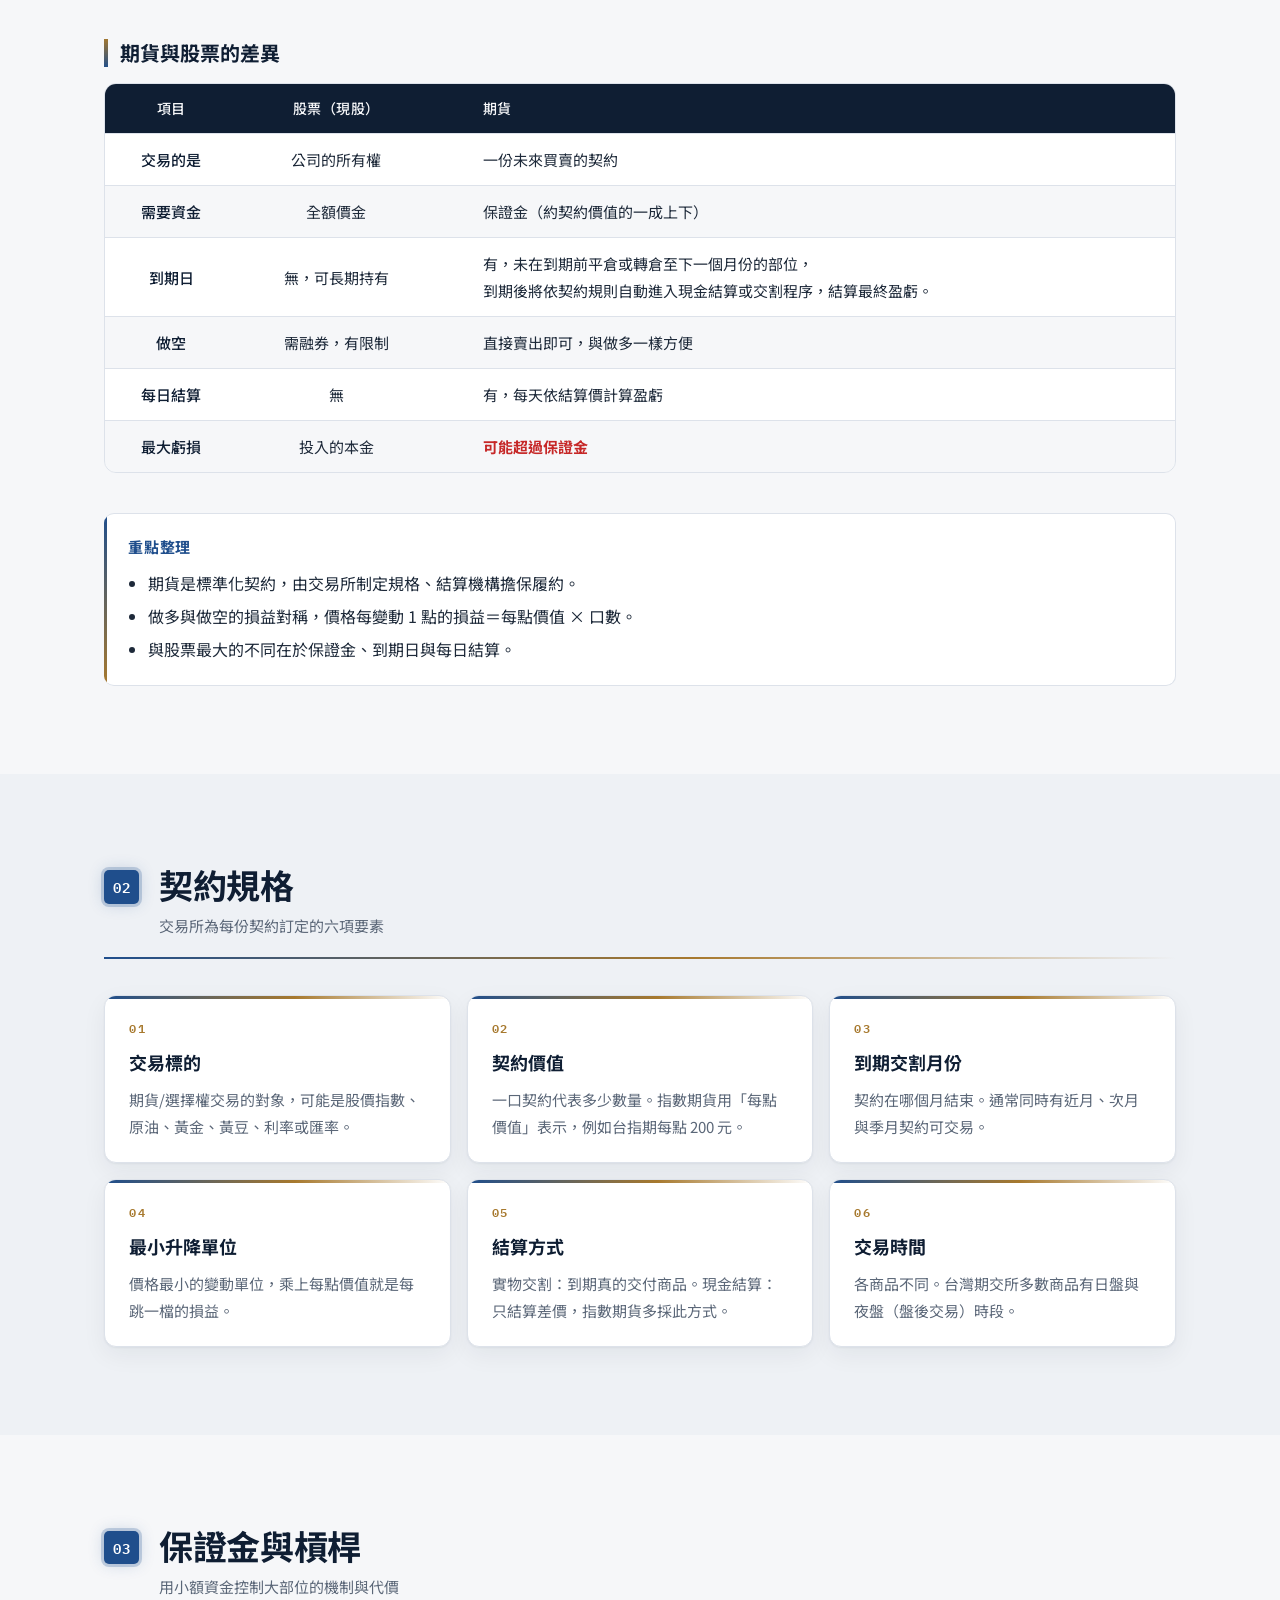
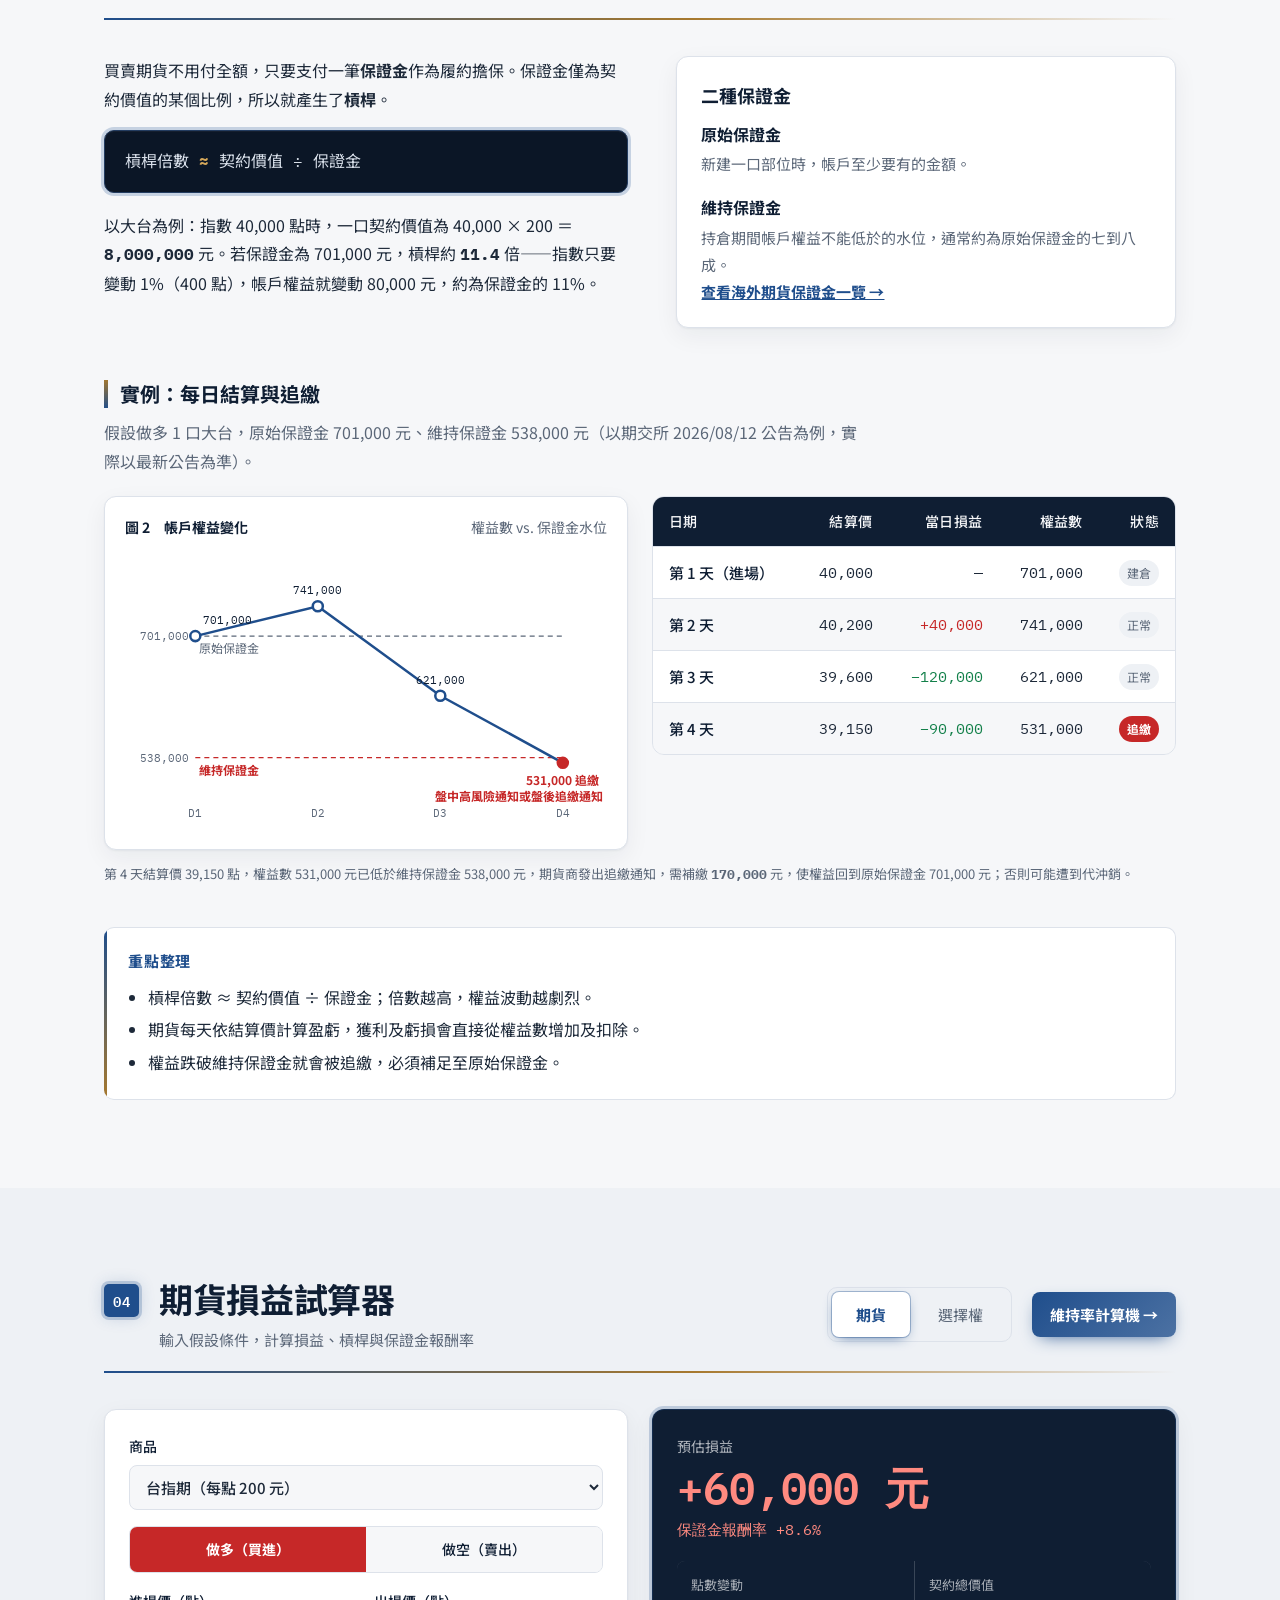
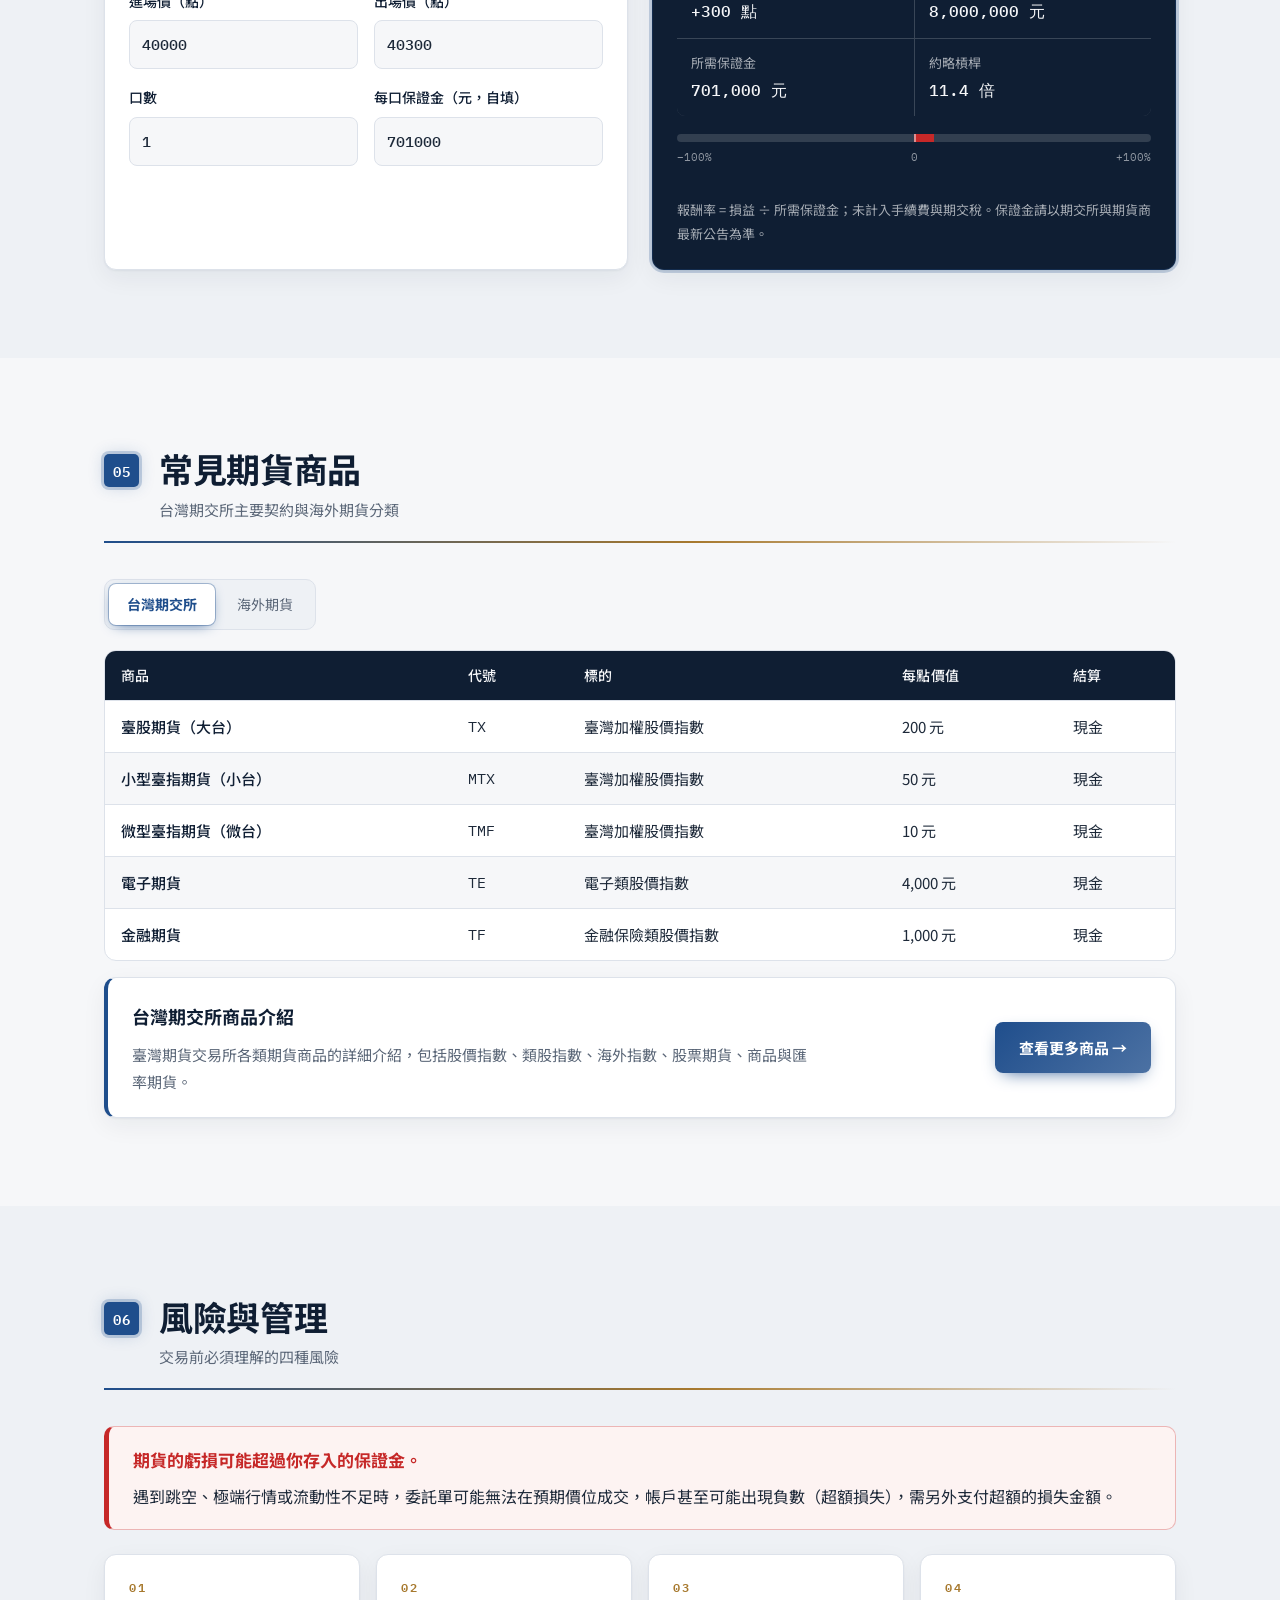
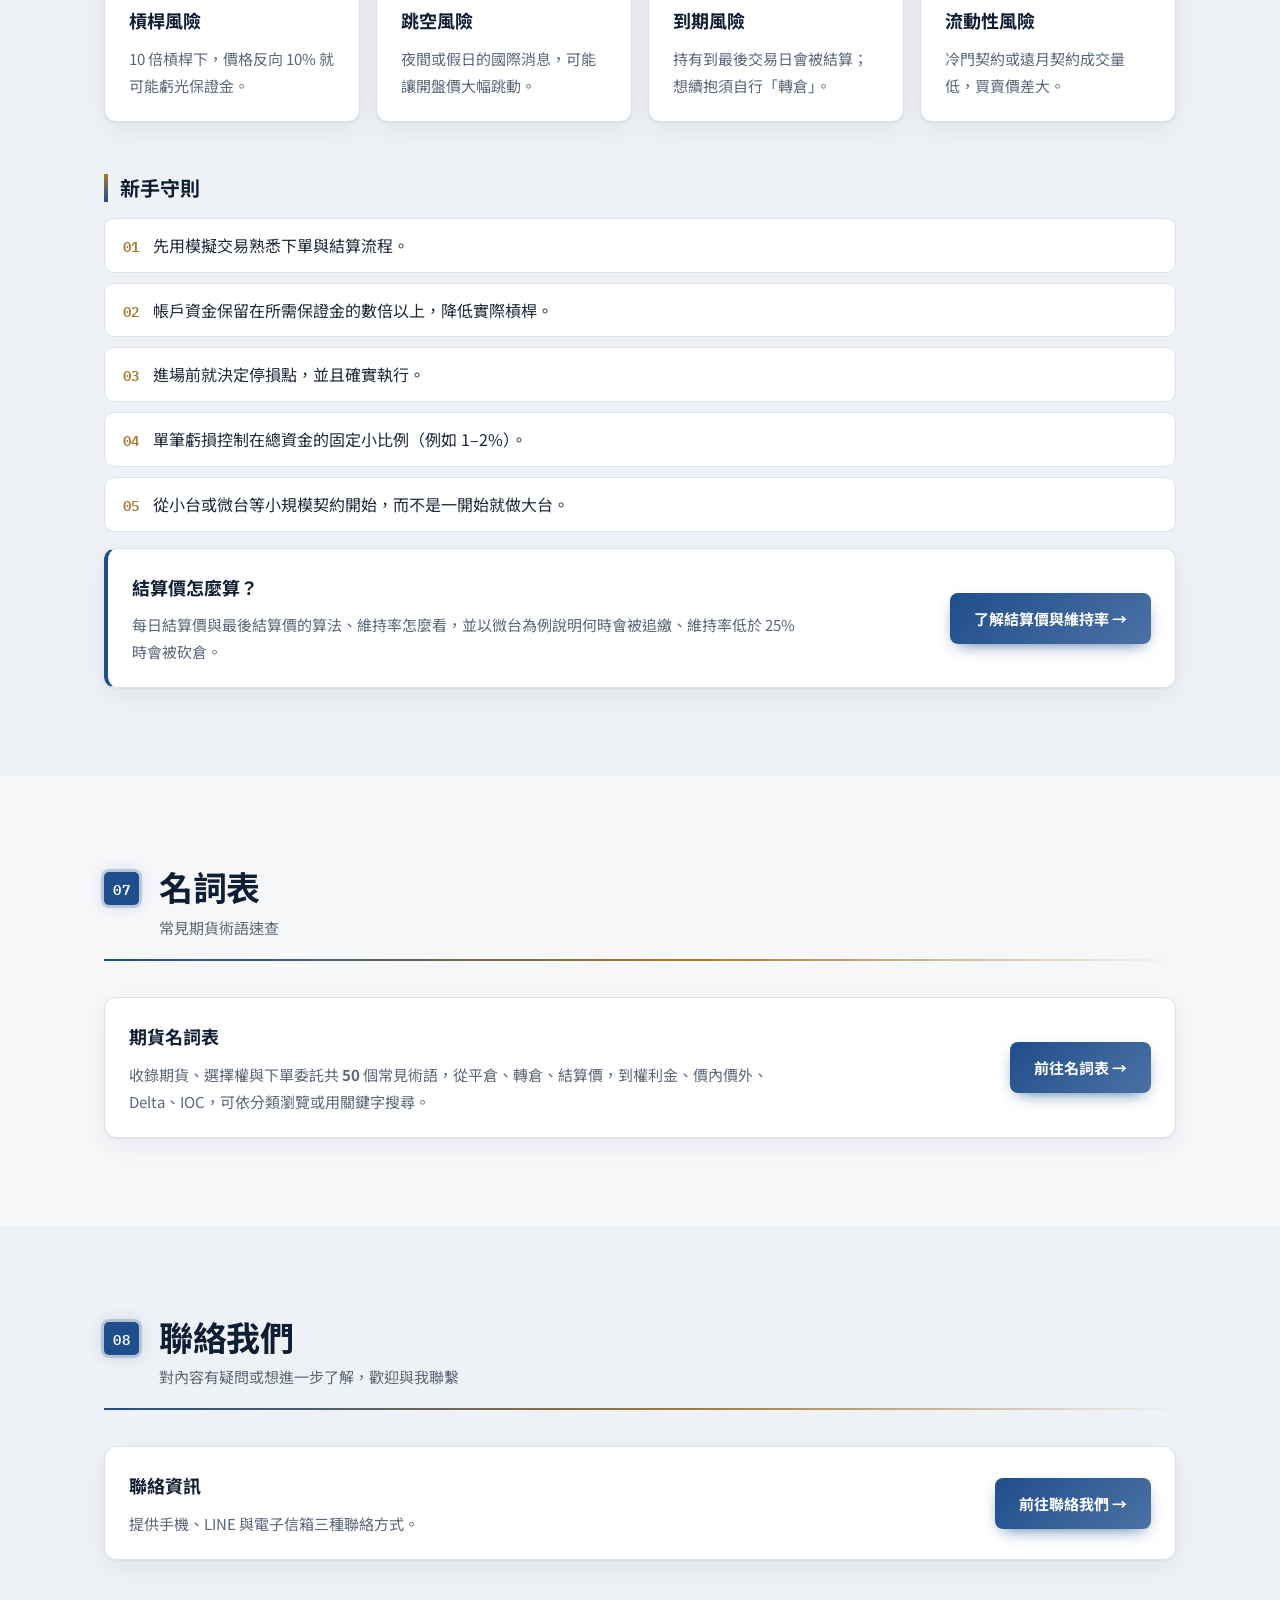
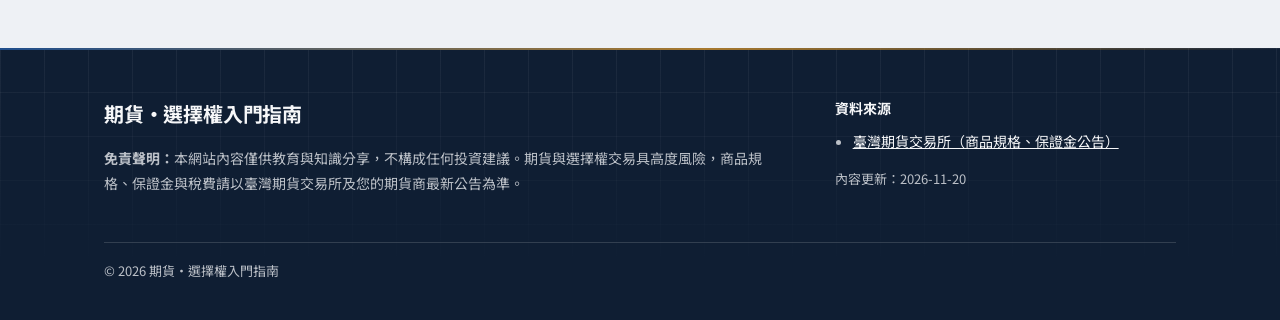
==== commit f81012fa: "首頁 06 風險警示：停損單改為委託單，「需要另外補錢」改為「需另外支付超額的損失金額」 Co-Authored-By: Claude Opus 5.5 <noreply@anthropic.com>" ====
--- a/index.html
+++ b/index.html
@@ -505,7 +505,7 @@
         </header>
         <div class="warn">
           <strong>期貨的虧損可能超過你存入的保證金。</strong>
-          <p>遇到跳空、極端行情或流動性不足時，停損單可能無法在預期價位成交，帳戶甚至可能出現負數（超額損失），需要另外補錢。</p>
+          <p>遇到跳空、極端行情或流動性不足時，委託單可能無法在預期價位成交，帳戶甚至可能出現負數（超額損失），需另外支付超額的損失金額。</p>
         </div>
         <div class="grid" id="risk-list"></div>
         <h3 class="sub">新手守則</h3>
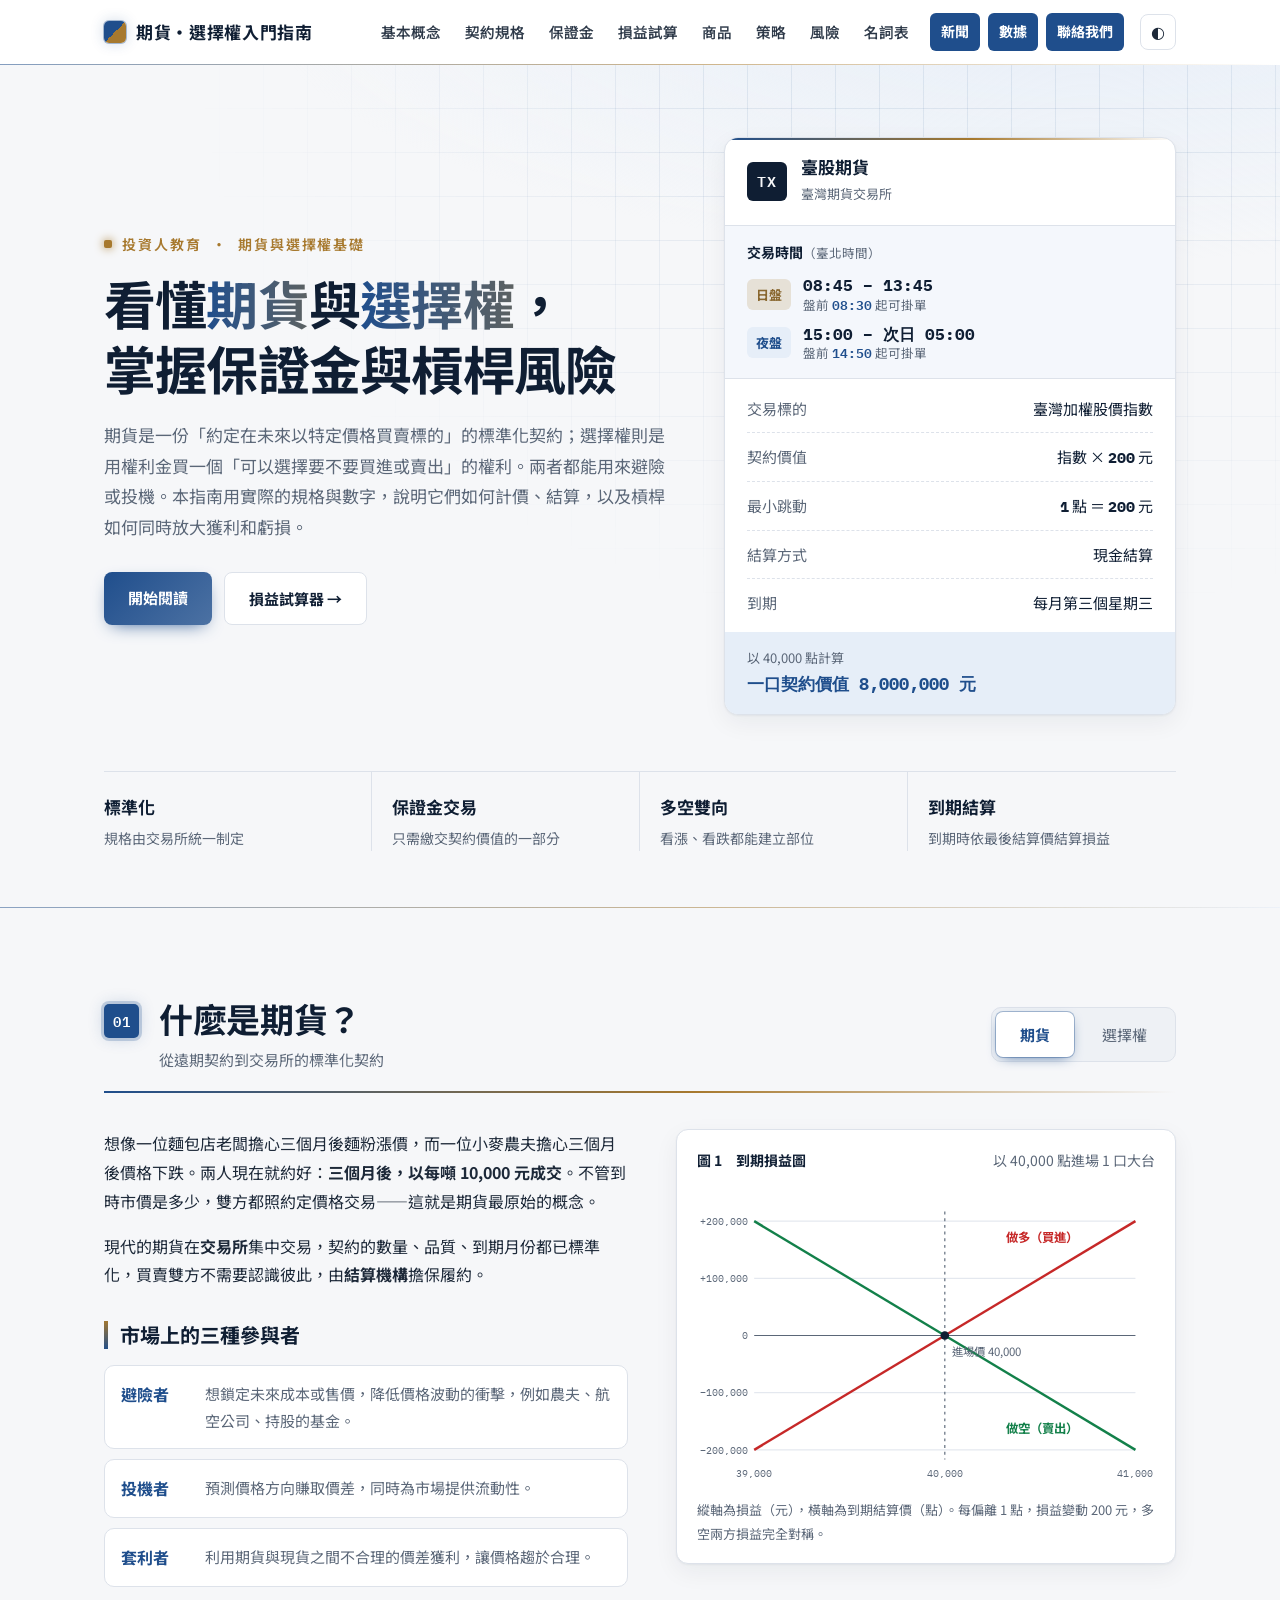
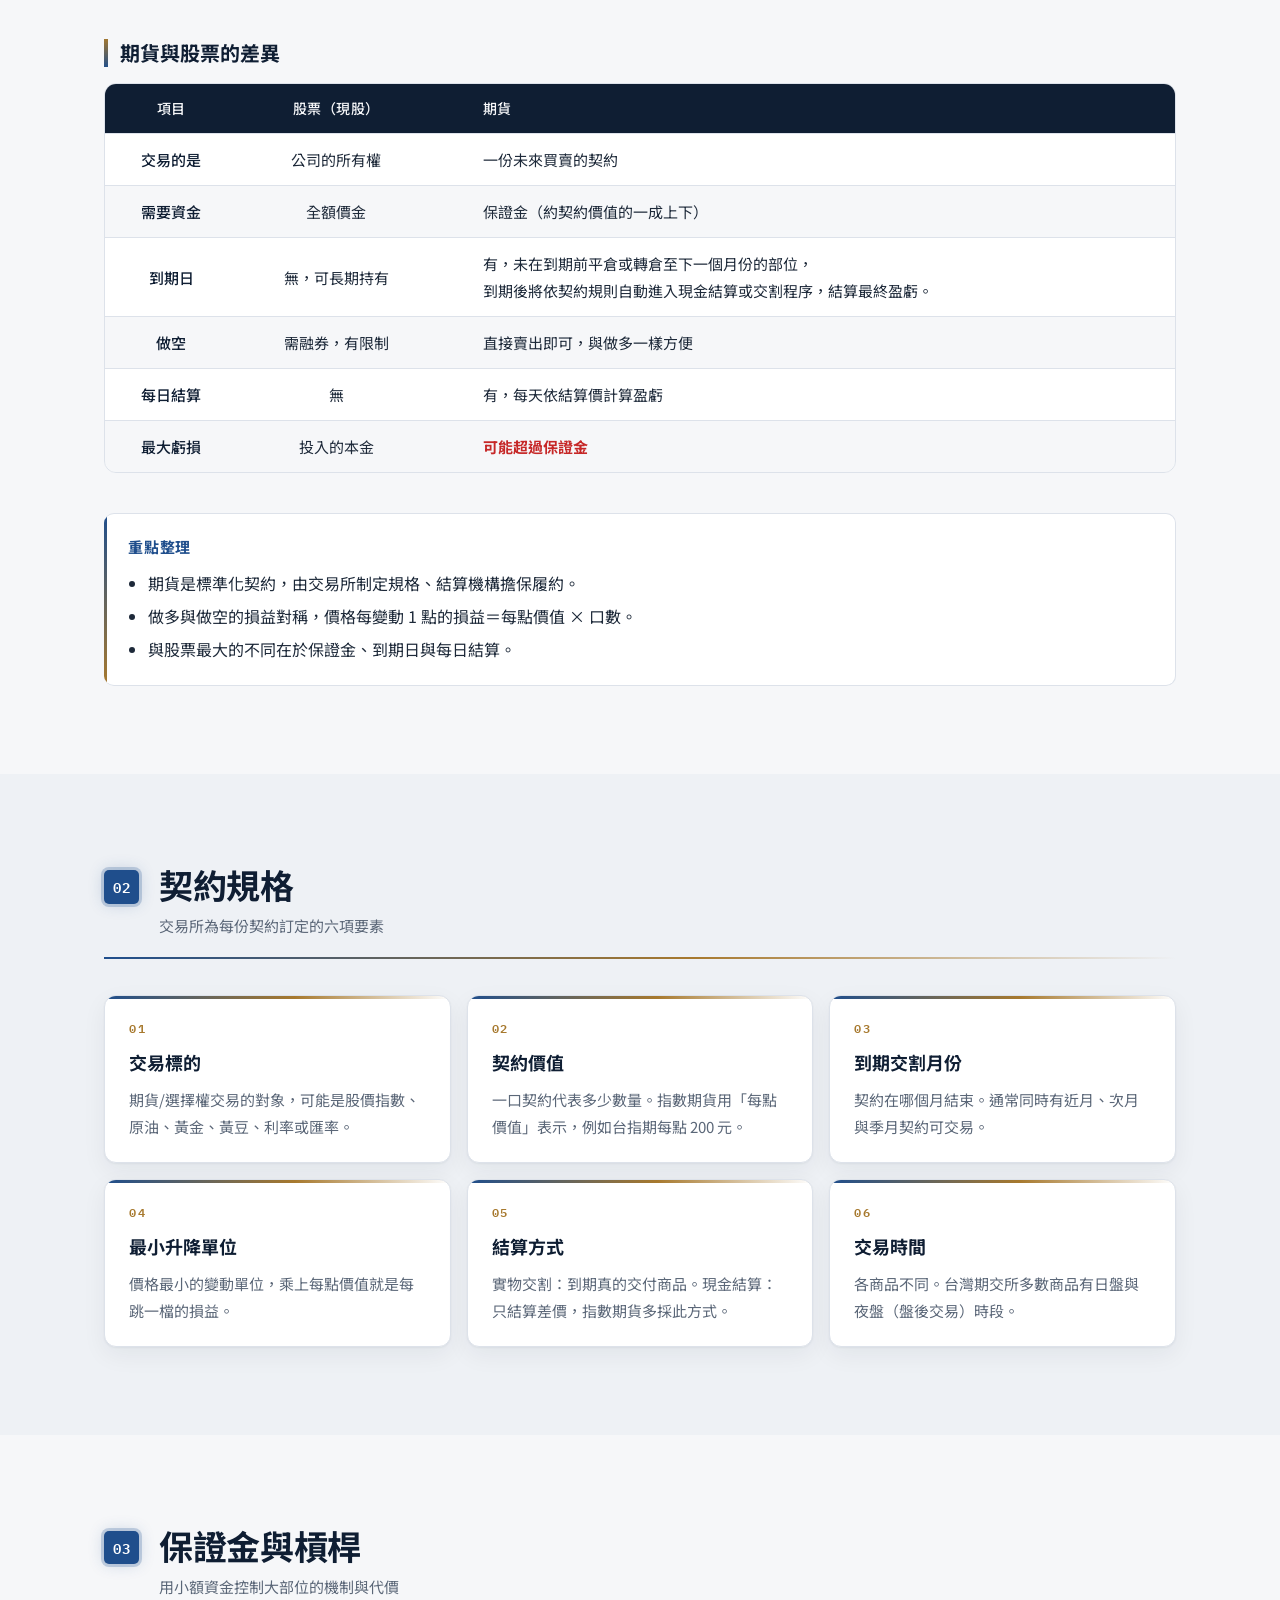
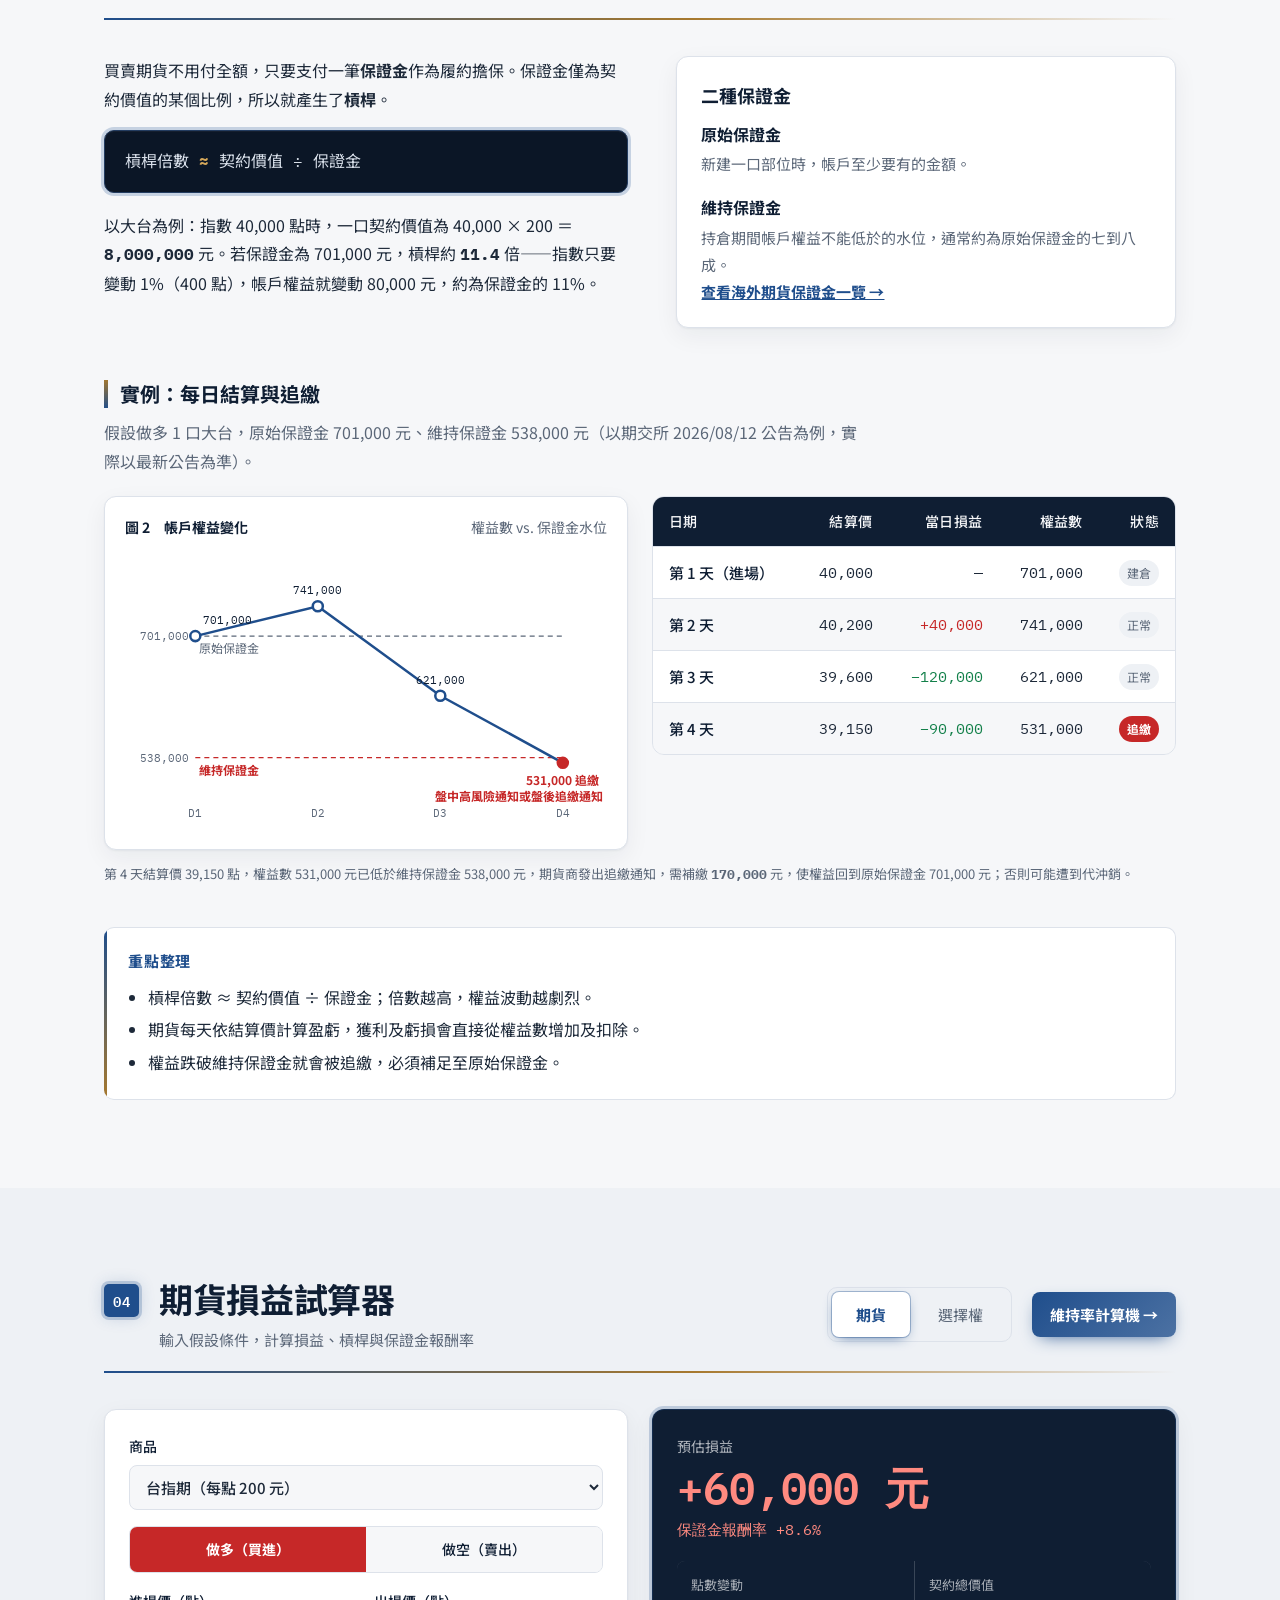
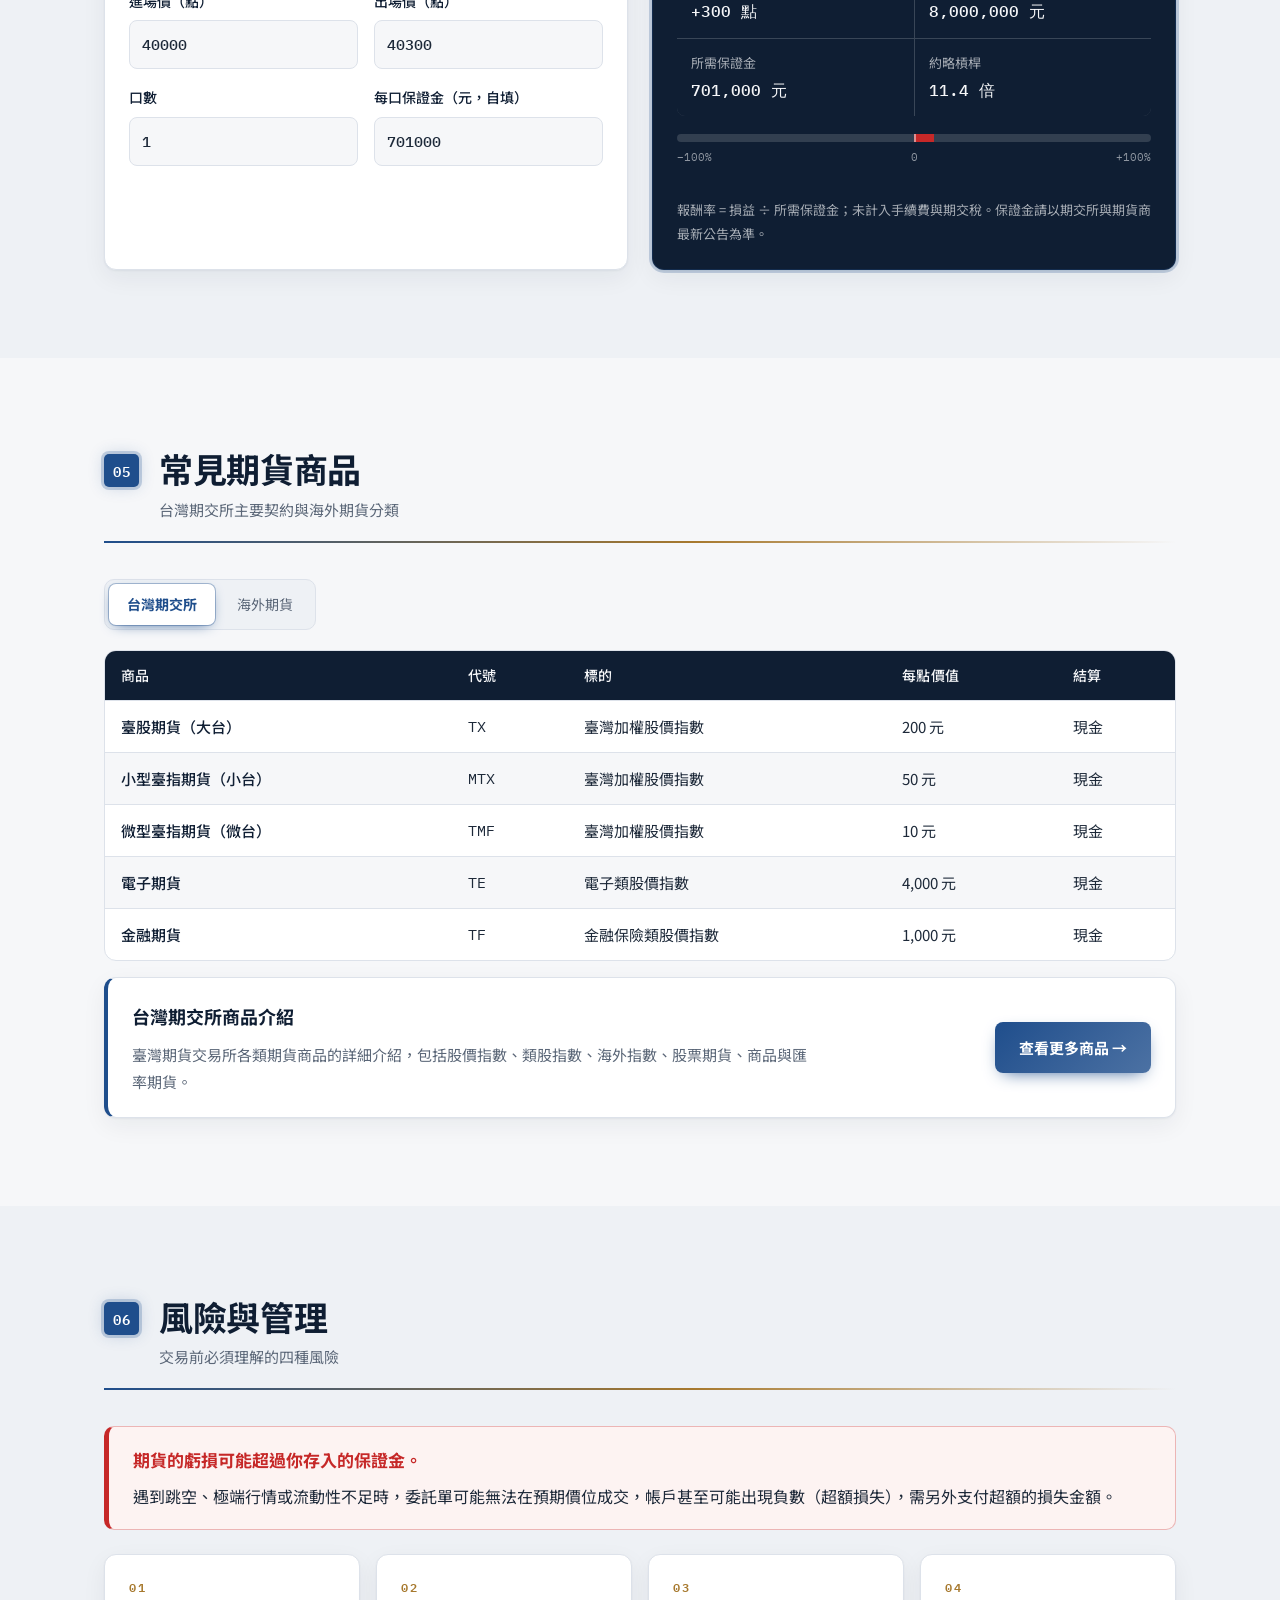
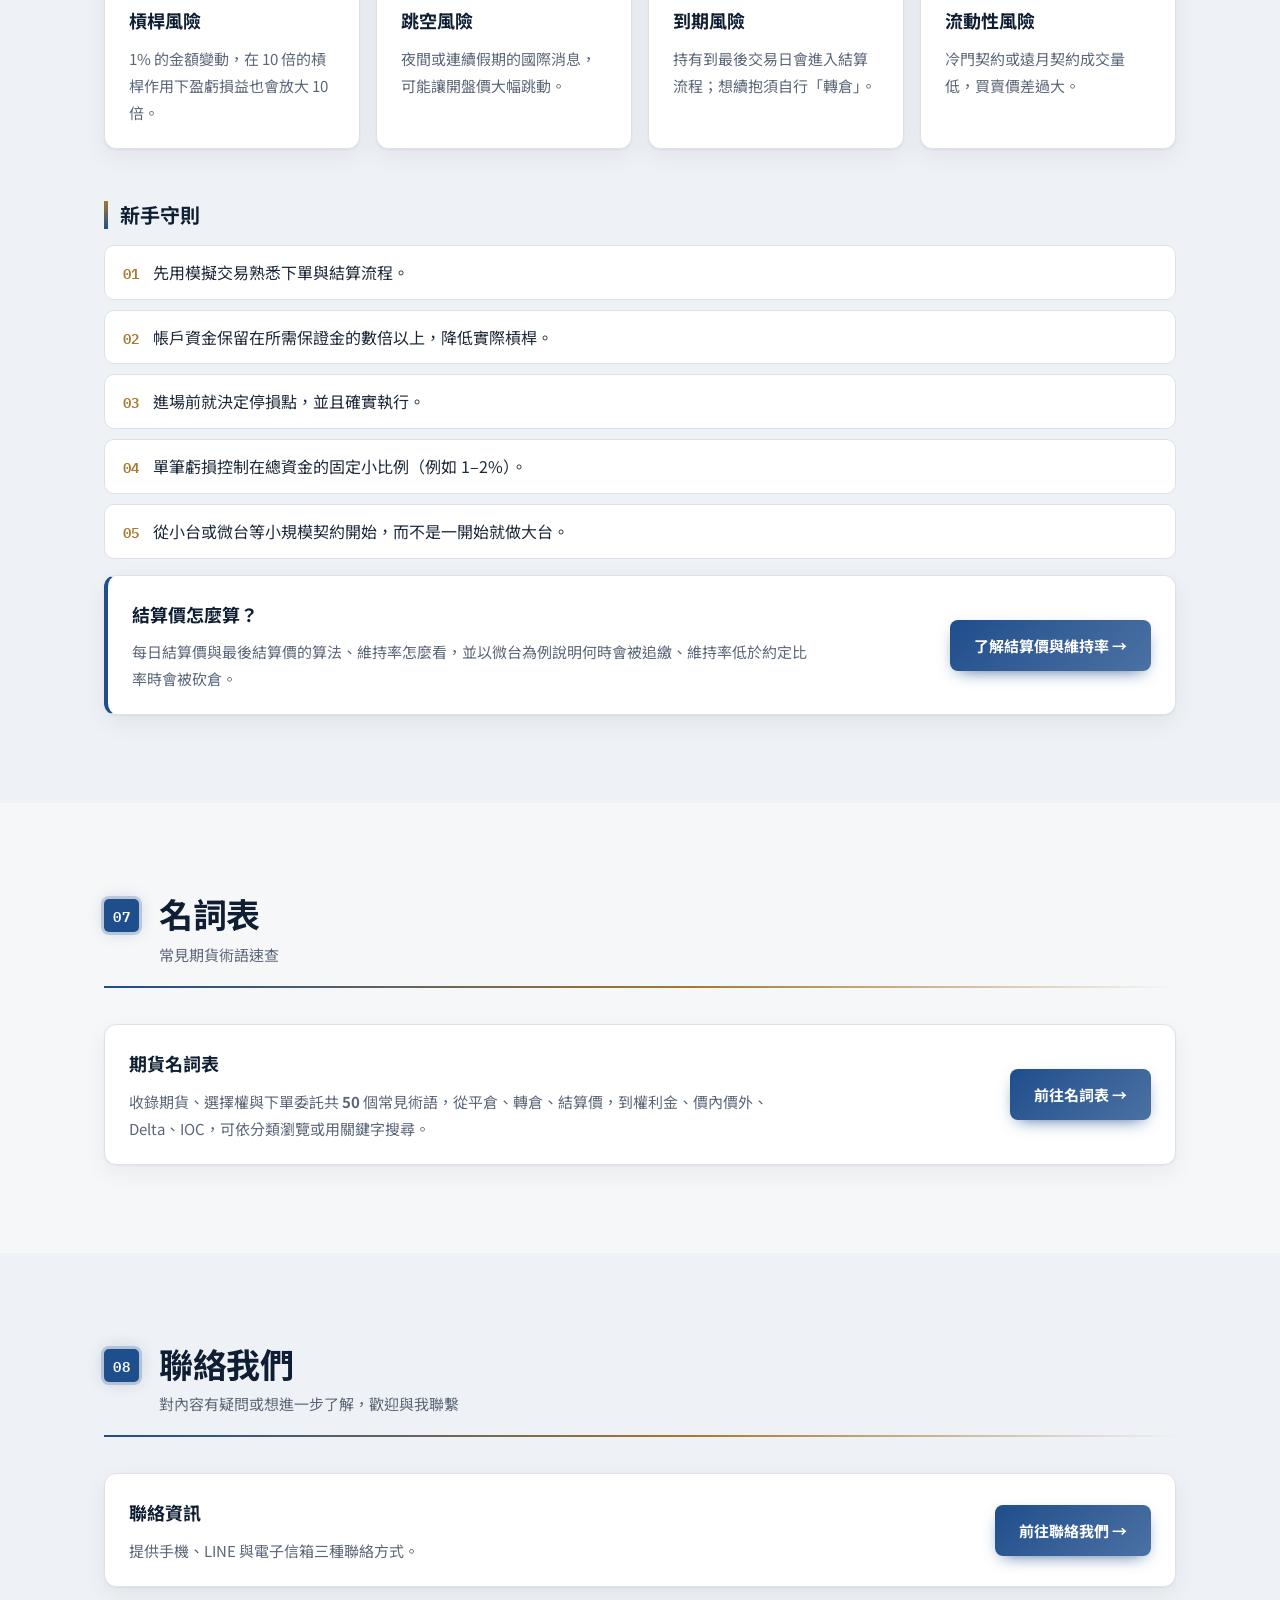
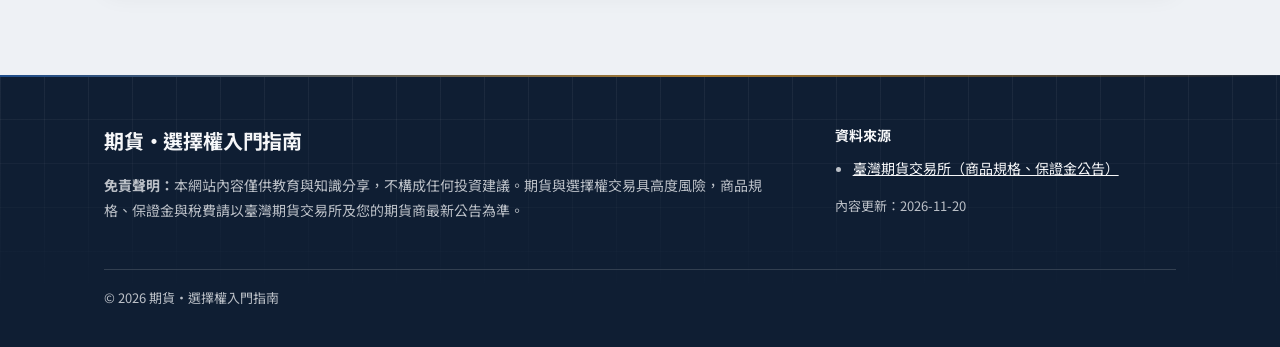
==== commit 8e2c21a3: "首頁新手守則下方「結算價怎麼算」連結卡：「維持率低於 25%」改為「維持率低於約定比率」 Co-Authored-By: Claude Opus 5.5 <noreply@anthropic.com>" ====
--- a/index.html
+++ b/index.html
@@ -514,7 +514,7 @@
         <a class="card os-link settle-link" href="settlement.html">
           <div>
             <h3>結算價怎麼算？</h3>
-            <p>每日結算價與最後結算價的算法、維持率怎麼看，並以微台為例說明何時會被追繳、維持率低於 25% 時會被砍倉。</p>
+            <p>每日結算價與最後結算價的算法、維持率怎麼看，並以微台為例說明何時會被追繳、維持率低於約定比率時會被砍倉。</p>
           </div>
           <span class="btn primary">了解結算價與維持率 →</span>
         </a>
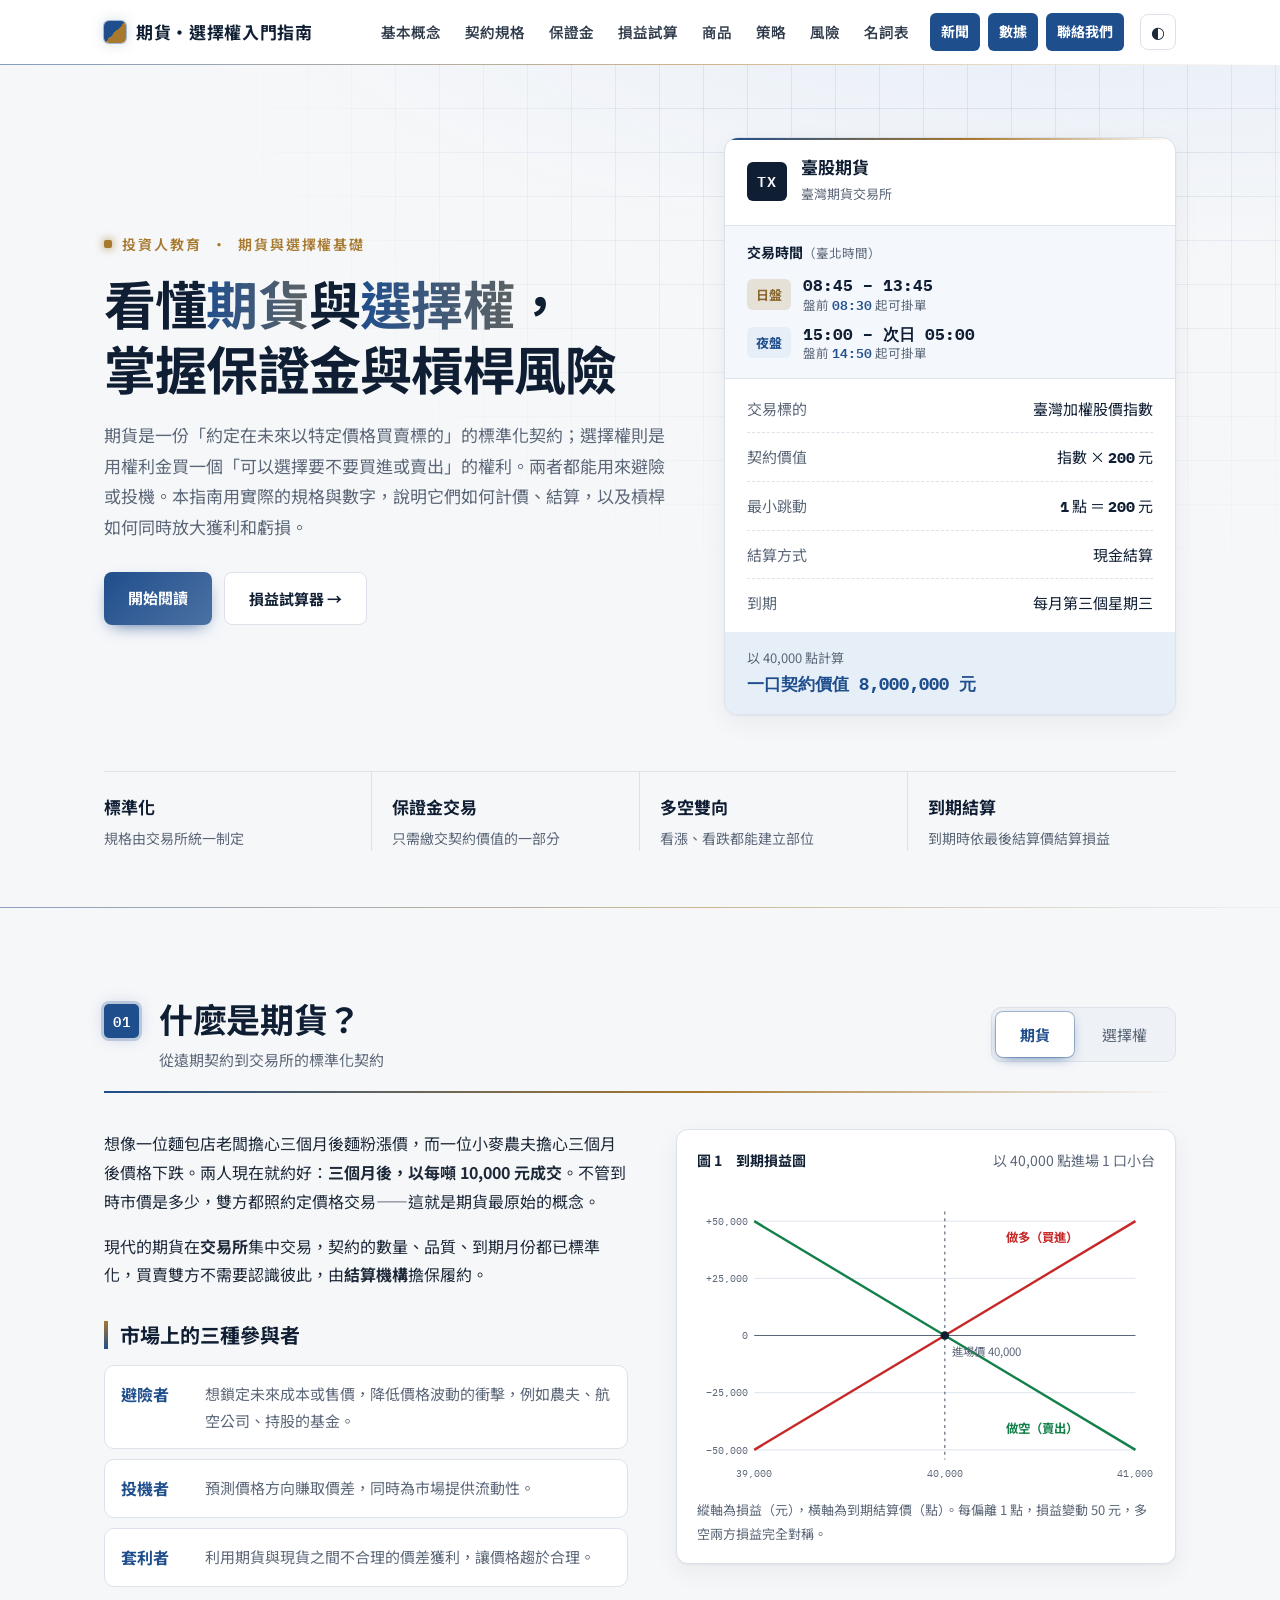
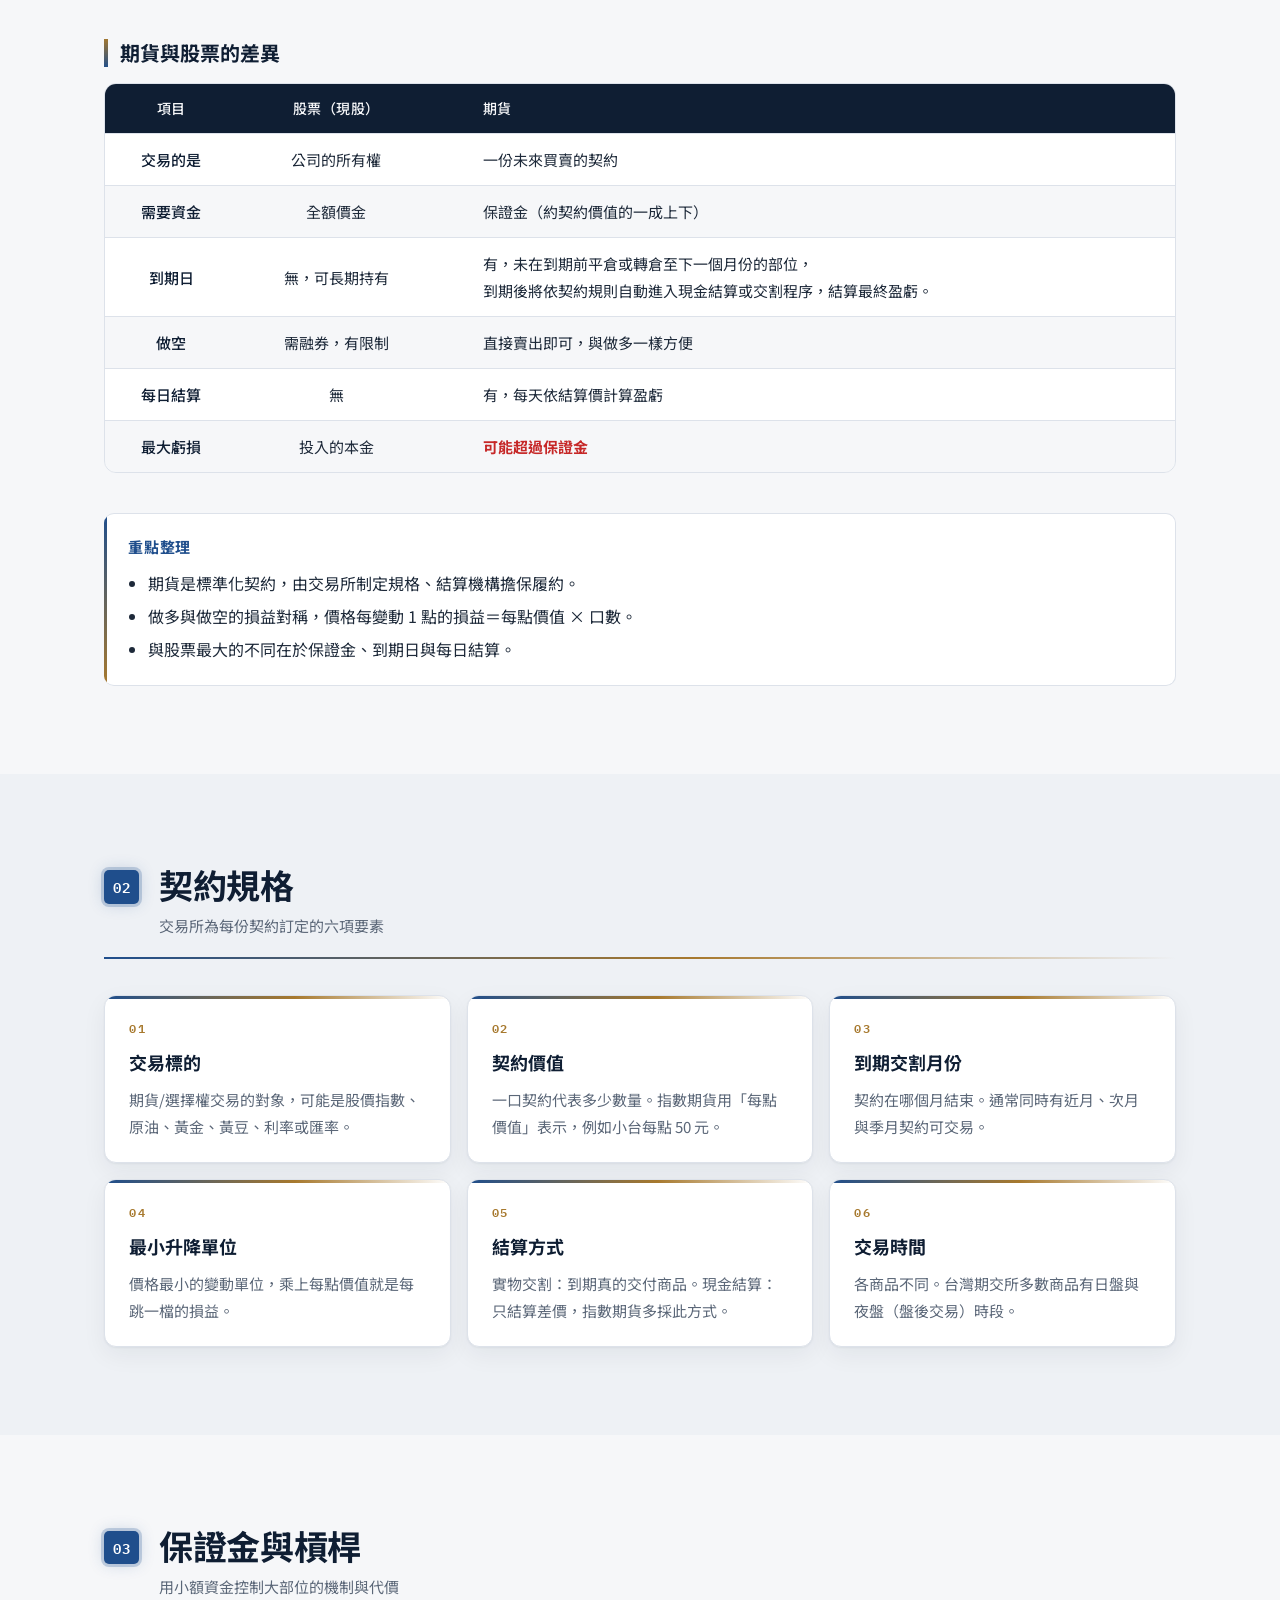
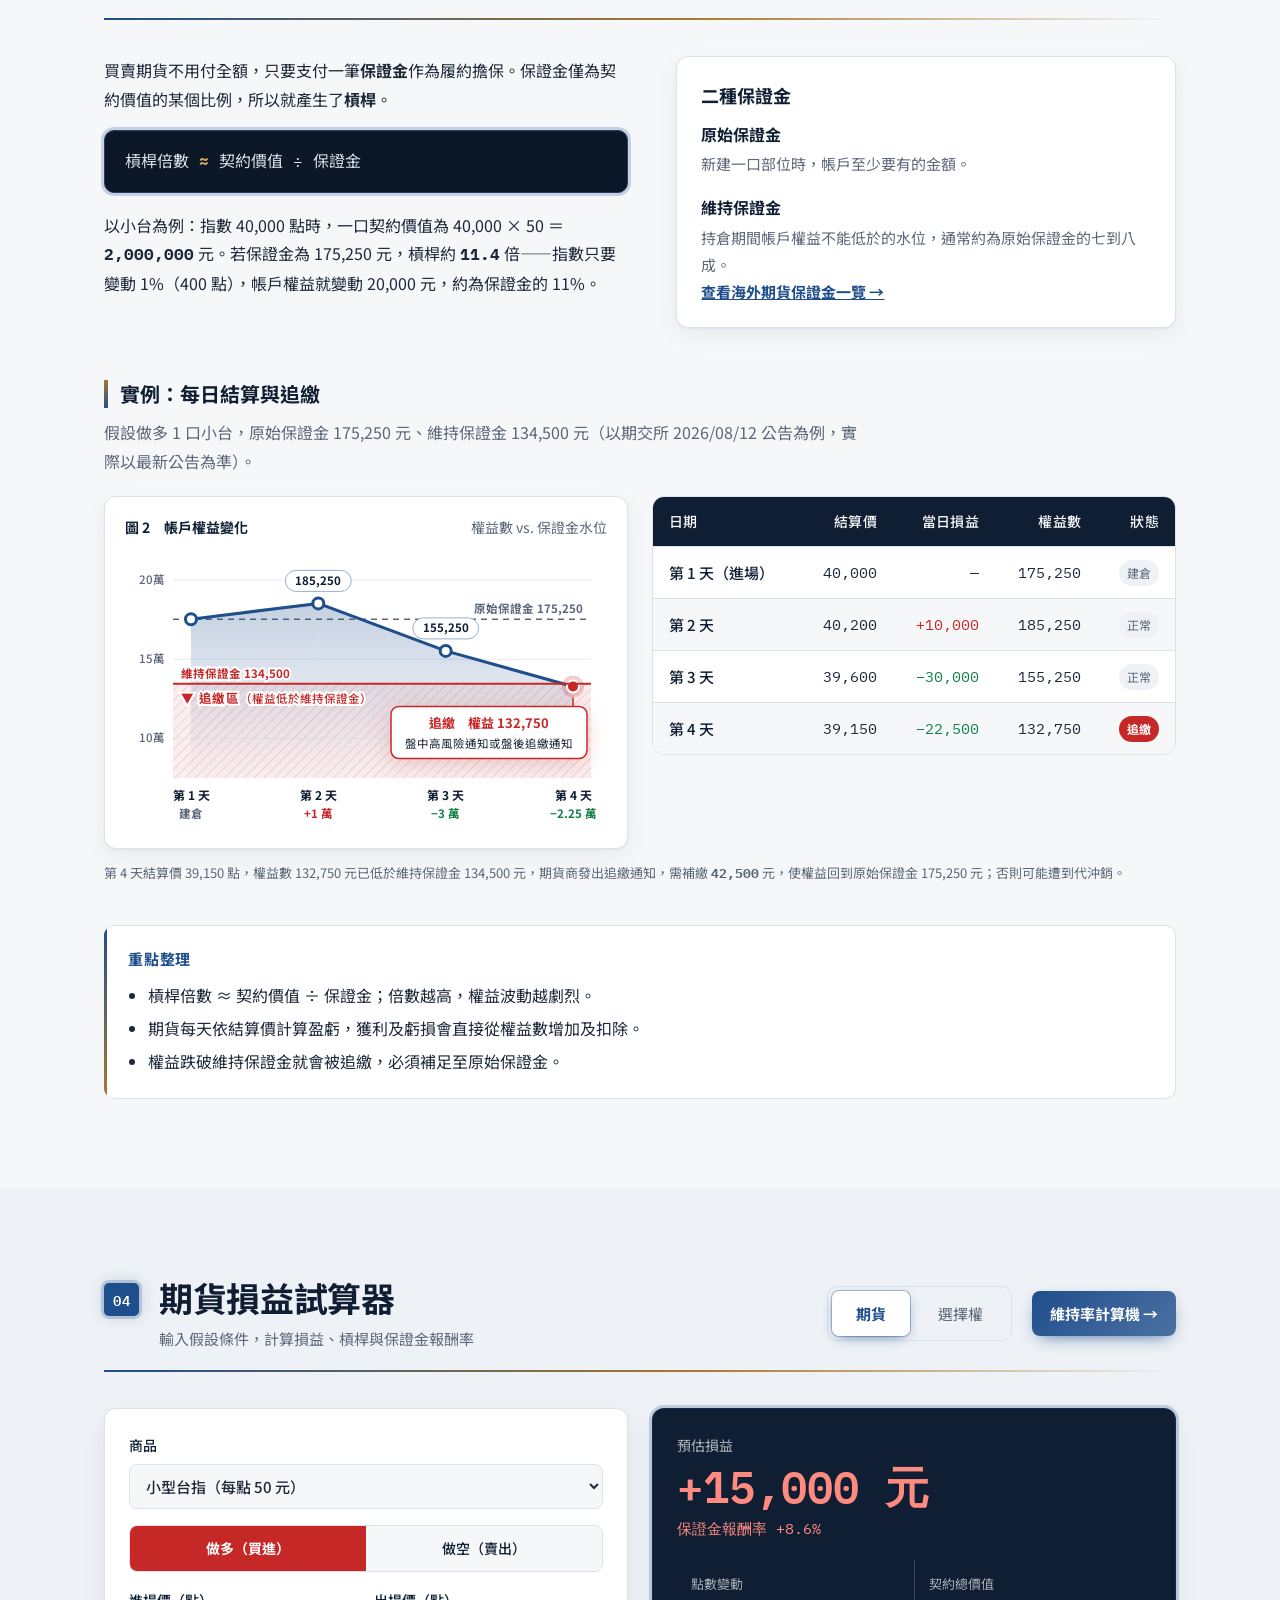
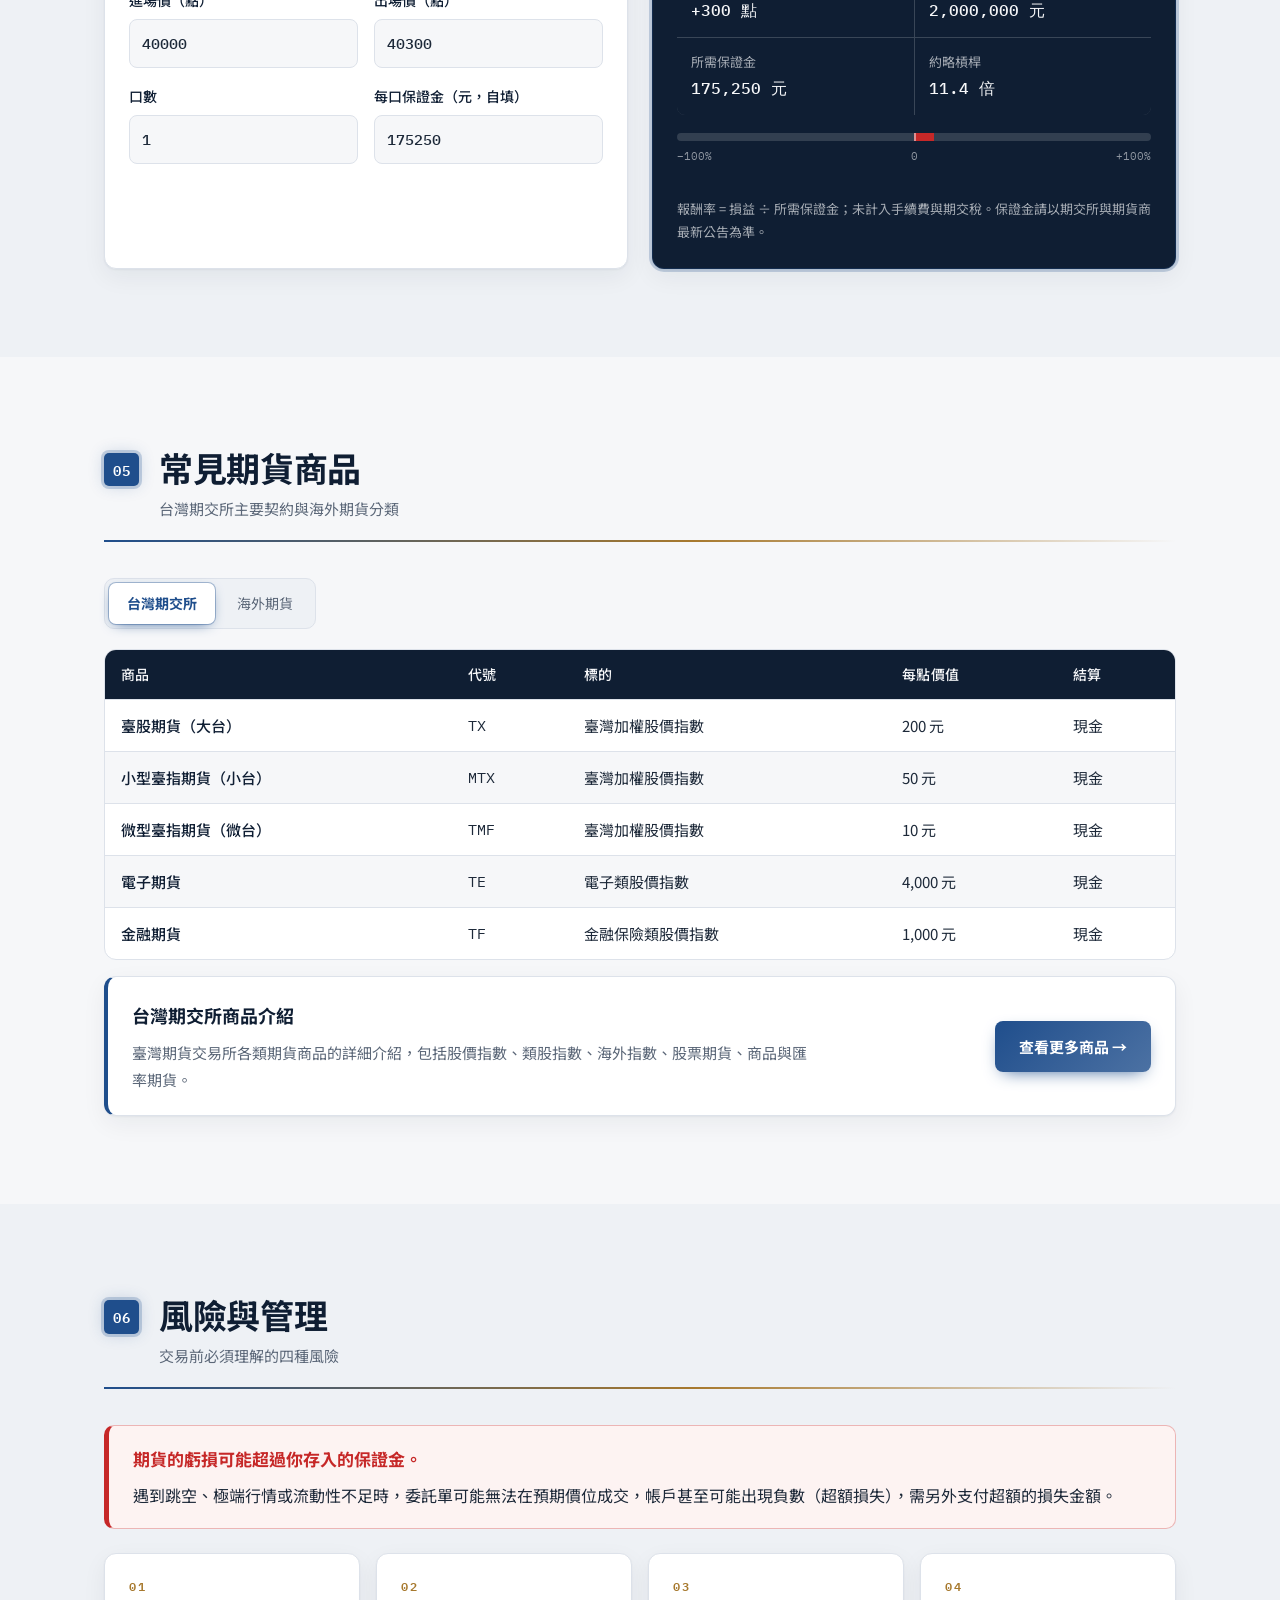
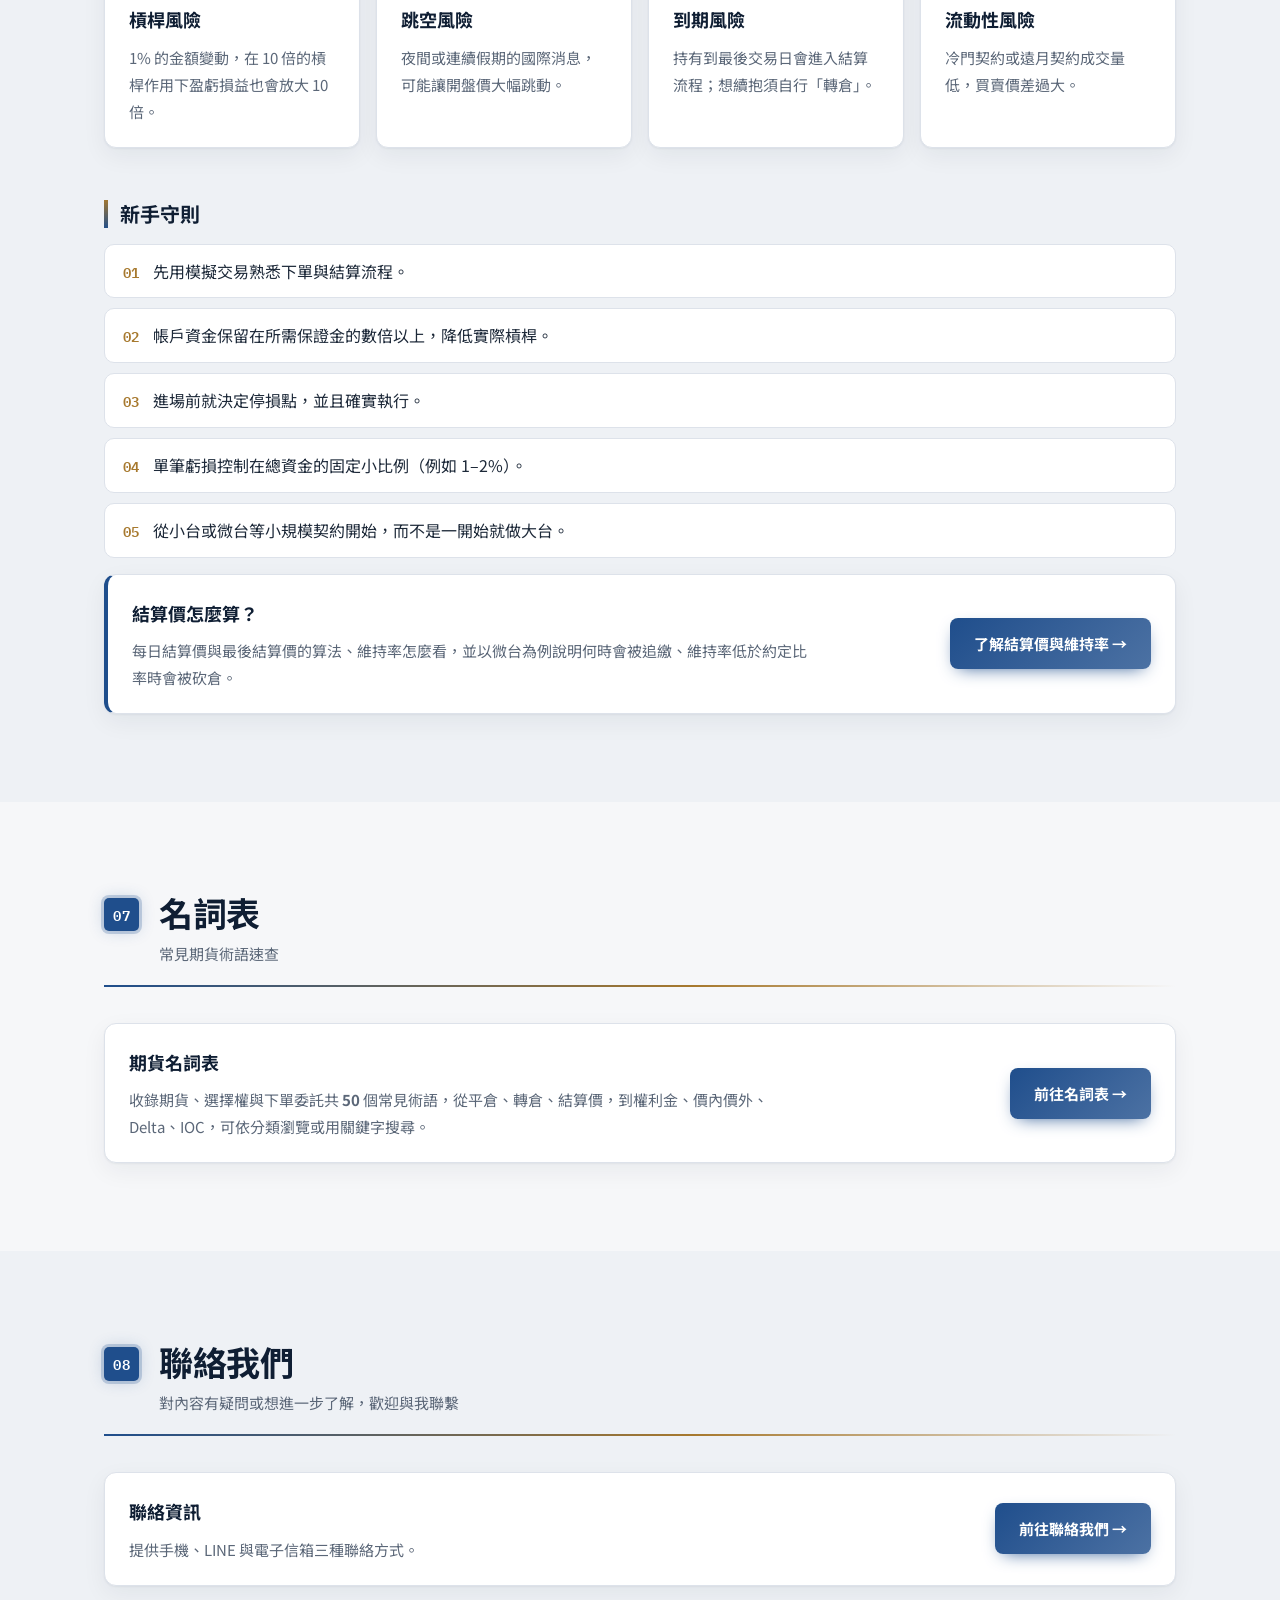
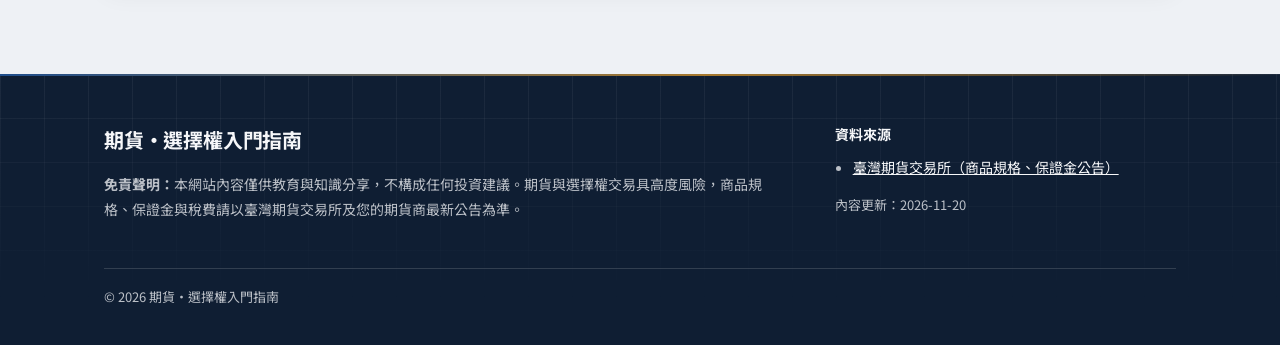
==== commit 91aa74ef: "首頁舉例改用小台：圖 1 到期損益（每點 50 元、縱軸 ±50,000）、槓桿說明（契約價值 2,000,000、保證金 175,250）、追繳實例與圖 2（原始 175,250／維持 134,50" ====
--- a/index.html
+++ b/index.html
@@ -125,7 +125,7 @@
           </div>
 
           <figure class="figure">
-            <figcaption><b>圖 1　到期損益圖</b><span>以 40,000 點進場 1 口大台</span></figcaption>
+            <figcaption><b>圖 1　到期損益圖</b><span>以 40,000 點進場 1 口小台</span></figcaption>
             <svg viewBox="0 0 480 320" role="img" aria-label="做多與做空的到期損益圖：做多在價格上漲時獲利，做空在價格下跌時獲利，兩者損益對稱">
               <g class="grid-lines">
                 <line x1="60" y1="40" x2="460" y2="40"/><line x1="60" y1="100" x2="460" y2="100"/>
@@ -137,11 +137,11 @@
               <line class="ln-short" x1="60" y1="40" x2="460" y2="280"/>
               <circle class="dot" cx="260" cy="160" r="4.5"/>
               <g class="tick">
-                <text x="54" y="44" text-anchor="end">+200,000</text>
-                <text x="54" y="104" text-anchor="end">+100,000</text>
+                <text x="54" y="44" text-anchor="end">+50,000</text>
+                <text x="54" y="104" text-anchor="end">+25,000</text>
                 <text x="54" y="164" text-anchor="end">0</text>
-                <text x="54" y="224" text-anchor="end">−100,000</text>
-                <text x="54" y="284" text-anchor="end">−200,000</text>
+                <text x="54" y="224" text-anchor="end">−25,000</text>
+                <text x="54" y="284" text-anchor="end">−50,000</text>
                 <text x="60" y="308" text-anchor="middle">39,000</text>
                 <text x="260" y="308" text-anchor="middle">40,000</text>
                 <text x="460" y="308" text-anchor="middle">41,000</text>
@@ -150,7 +150,7 @@
               <text class="lbl-short" x="400" y="262" text-anchor="end">做空（賣出）</text>
               <text class="lbl-mute" x="268" y="182">進場價 40,000</text>
             </svg>
-            <p class="fig-note">縱軸為損益（元），橫軸為到期結算價（點）。每偏離 1 點，損益變動 200 元，多空兩方損益完全對稱。</p>
+            <p class="fig-note">縱軸為損益（元），橫軸為到期結算價（點）。每偏離 1 點，損益變動 50 元，多空兩方損益完全對稱。</p>
           </figure>
         </div>
 
@@ -314,7 +314,7 @@
             <div class="formula">
               <span>槓桿倍數</span><b>≈</b><span>契約價值 ÷ 保證金</span>
             </div>
-            <p>以大台為例：指數 40,000 點時，一口契約價值為 40,000 × 200 ＝ <strong class="mono">8,000,000</strong> 元。若保證金為 701,000 元，槓桿約 <strong class="mono">11.4</strong> 倍——指數只要變動 1%（400 點），帳戶權益就變動 80,000 元，約為保證金的 11%。</p>
+            <p>以小台為例：指數 40,000 點時，一口契約價值為 40,000 × 50 ＝ <strong class="mono">2,000,000</strong> 元。若保證金為 175,250 元，槓桿約 <strong class="mono">11.4</strong> 倍——指數只要變動 1%（400 點），帳戶權益就變動 20,000 元，約為保證金的 11%。</p>
           </div>
           <div class="card">
             <h3>二種保證金</h3>
@@ -327,7 +327,7 @@
         </div>
 
         <h3 class="sub">實例：每日結算與追繳</h3>
-        <p class="intro">假設做多 1 口大台，原始保證金 701,000 元、維持保證金 538,000 元（以期交所 2026/08/12 公告為例，實際以最新公告為準）。</p>
+        <p class="intro">假設做多 1 口小台，原始保證金 175,250 元、維持保證金 134,500 元（以期交所 2026/08/12 公告為例，實際以最新公告為準）。</p>
         <div class="mc">
           <figure class="figure">
             <figcaption><b>圖 2　帳戶權益變化</b><span>權益數 vs. 保證金水位</span></figcaption>
@@ -385,7 +385,7 @@
             <label>進場價（點）<input id="c-entry" type="number" step="any" value="40000"></label>
             <label>出場價（點）<input id="c-exit" type="number" step="any" value="40300"></label>
             <label>口數<input id="c-qty" type="number" min="1" step="1" value="1"></label>
-            <label>每口保證金（元，自填）<input id="c-margin" type="number" min="0" step="any" value="701000"></label>
+            <label>每口保證金（元，自填）<input id="c-margin" type="number" min="0" step="any" value="175250"></label>
           </form>
           <div class="calc-output" aria-live="polite">
             <div class="out-main">
--- a/style.css
+++ b/style.css
@@ -294,7 +294,7 @@
 
 /* ============ 名詞表 ============ */
 .search { max-width: 440px; margin-bottom: 20px; }
-.glossary { display: grid; grid-template-columns: repeat(auto-fill, minmax(320px, 1fr)); gap: 0 32px; margin: 0; }
+.glossary { display: grid; grid-template-columns: repeat(auto-fill, minmax(min(320px, 100%), 1fr)); gap: 0 32px; margin: 0; }
 .glossary div { padding: 14px 0; border-bottom: 1px solid var(--line); }
 .glossary dt { font-weight: 700; color: var(--ink); }
 .glossary dd { margin: 2px 0 0; color: var(--muted); font-size: 15px; }
@@ -1031,3 +1031,125 @@
 .news-pager { display: flex; flex-wrap: wrap; justify-content: center; gap: 8px; max-width: 900px; margin: 16px 0 0; }
 .news-pager .news-chip { min-width: 40px; }
 .news-pager .news-chip:disabled { opacity: .4; cursor: default; }
+/* 首頁圖 2：帳戶權益變化（重新設計） */
+#mc-chart svg { display: block; width: 100%; height: auto; }
+.mc-zone { fill: color-mix(in srgb, var(--up) 8%, transparent); }
+.mc-hatch { stroke: color-mix(in srgb, var(--up) 22%, transparent); stroke-width: 1.4; }
+.mc-zone-edge { stroke: var(--up); stroke-width: 2; }
+.mc-zone-l { fill: var(--up); font-size: 12.5px; font-weight: 700; letter-spacing: .06em; paint-order: stroke; stroke: var(--surface); stroke-width: 4px; }
+.mc-zone-s { font-size: 11.5px; font-weight: 500; letter-spacing: 0; }
+.mc-grid { stroke: var(--line); stroke-width: 1; opacity: .7; }
+.mc-ty { fill: var(--muted); font: 500 11.5px "Noto Sans TC", sans-serif; }   /* 不用等寬字型：小字時 0 的中間點容易被看成 8 */
+.mc-ref { stroke-width: 1.4; stroke-dasharray: 6 5; }
+.mc-ref.init { stroke: var(--muted); }
+.mc-ref.maint { stroke: var(--up); }
+.mc-ref-l { font-size: 11.5px; font-weight: 700; paint-order: stroke; stroke: var(--surface); stroke-width: 4px; }
+.mc-ref-l.init { fill: var(--muted); }
+.mc-ref-l.maint { fill: var(--up); }
+.mc-area { fill: url(#mcFill); }
+.mc-line { fill: none; stroke: var(--accent); stroke-width: 3; stroke-linejoin: round; stroke-linecap: round; }
+.mc-drop { stroke: var(--line); stroke-width: 1; stroke-dasharray: 2 4; }
+.mc-pt { fill: var(--surface); stroke: var(--accent); stroke-width: 3; }
+.mc-pt.call { fill: var(--up); stroke: var(--surface); stroke-width: 2; }
+.mc-halo { fill: color-mix(in srgb, var(--up) 22%, transparent); }
+.mc-pill { fill: var(--surface); stroke: color-mix(in srgb, var(--accent) 35%, var(--line)); stroke-width: 1; }
+.mc-val { fill: var(--ink); font: 700 11.5px "Noto Sans TC", sans-serif; }
+.mc-day { fill: var(--ink); font-size: 12px; font-weight: 700; }
+.mc-chg { fill: var(--muted); font: 700 11.5px "Noto Sans TC", sans-serif; }
+.mc-chg.pos { fill: var(--up); }
+.mc-chg.neg { fill: var(--down); }
+.mc-call-lead { stroke: var(--up); stroke-width: 1.5; }
+.mc-call-box { fill: var(--surface); stroke: var(--up); stroke-width: 1.5; filter: drop-shadow(0 4px 10px color-mix(in srgb, var(--up) 18%, transparent)); }
+.mc-call-t { fill: var(--up); font-size: 13px; font-weight: 700; }
+.mc-call-s { fill: var(--text); font-size: 11.5px; }
+
+/* ============ 手機與不同螢幕尺寸的瀏覽優化（只調整版面，不改內容） ============ */
+/* 橫向轉手機時不自動放大字；長網址、長數字可以換行，不會撐破版面 */
+html { -webkit-text-size-adjust: 100%; text-size-adjust: 100%; }
+body { overflow-wrap: break-word; }
+img, svg, video { max-width: 100%; }
+/* 表格在手機上左右滑動更順 */
+.table-wrap { -webkit-overflow-scrolling: touch; overscroll-behavior-x: contain; }
+
+/* 平板（選單收合、內容改單欄）：右側規格卡不要拉得太寬 */
+@media (max-width: 960px) {
+  .spec-sheet { max-width: 560px; width: 100%; justify-self: center; }
+  .nav a { padding: 12px 12px; font-size: 15.5px; border-radius: 8px; }
+  .nav a.nav-cta { padding: 12px; }
+  .nav { max-height: calc(100vh - 64px); overflow-y: auto; box-shadow: 0 12px 24px rgba(0, 0, 0, .12); }
+}
+
+/* 手機 */
+@media (max-width: 640px) {
+  /* iPhone 點輸入框時，字小於 16px 會自動放大整頁；改成 16px 就不會跳動 */
+  input, select, textarea, .sc-form input, .sc-form select { font-size: 16px; }
+  .ind-select-box select { font-size: 16px; }
+  /* 手指好點：分頁、篩選、按鈕至少約 40px 高 */
+  .tab, .news-chip, .yld-chip, .news-all, .cpi-toggle { min-height: 40px; }
+  .btn { min-height: 44px; display: inline-flex; align-items: center; justify-content: center; }
+  .seg label span { min-height: 42px; display: flex; align-items: center; justify-content: center; }
+  .g-index a, .g-index button, #g-index a { min-height: 36px; min-width: 36px; display: inline-flex; align-items: center; justify-content: center; }
+  /* 段落之間的留白縮小，少滑一點 */
+  .sec-head { margin-bottom: 24px; padding-bottom: 14px; }
+  .keypoints { margin-top: 28px; padding: 16px 18px; }
+  .keypoints ul { padding-left: 18px; }
+  h3.sub { margin-top: 36px; }
+  .card { padding: 18px 18px; }
+  .figure { padding: 14px; }
+  .warn { padding: 16px 18px; }
+}
+@media (max-width: 480px) {
+  .section { padding: 44px 0; }
+  .section.tight-top { padding-top: 20px; }
+  .hero { padding: 36px 0 32px; }
+  .hero h1 { font-size: clamp(28px, 8.2vw, 34px); line-height: 1.3; }
+  .hero .lead { font-size: 15.5px; }
+  .hero-cta { gap: 10px; }
+  .hero-cta .btn { flex: 1 1 0; }
+  .sec-head h2 { font-size: clamp(22px, 6.4vw, 26px); }
+  .sec-head p { font-size: 14px; }
+  .stats { margin-top: 32px; }
+  .stats div { padding-top: 12px; }
+  .footer { padding-top: 40px; }
+}
+/* 很窄的手機（例如 iPhone SE、小 Android） */
+@media (max-width: 360px) {
+  .wrap { padding: 0 12px; }
+  .card { padding: 16px 14px; }
+  .brand { font-size: 14px; }
+}
+/* 手機表格：字與留白縮小，數字不斷行；欄位少的數字表直接塞進畫面，不用左右滑 */
+@media (max-width: 480px) {
+  table { font-size: 14px; }
+  th, td { padding: 10px 10px; }
+  .num-table { min-width: 0; font-size: 13.5px; }
+  .num-table th, .num-table td { padding: 10px 6px; }
+  .num-table td:not(:first-child), .num-table th:not(:first-child) { white-space: nowrap; }
+  .num-table th:first-child, .num-table td:first-child { padding-left: 10px; }
+  .num-table th:last-child, .num-table td:last-child { padding-right: 10px; }
+}
+/* 手機：數據頁的數字卡片更緊湊，少滑一點 */
+@media (max-width: 480px) {
+  .cpi-kpis { gap: 10px; }
+  .cpi-kpi { padding: 12px 12px; gap: 2px; }
+  .cpi-v { font-size: 21px; }
+  .cpi-kpi small { font-size: 12px; line-height: 1.5; }
+  .yld-kpis .cpi-k, .yld-kpis2 .cpi-k { min-height: 0; }
+  .cpi-chart-card { padding: 14px 12px; }
+  .cpi-intro .cpi-item h3 { font-size: 16px; }
+}
+/* 手機：新聞分類改成一列左右滑動，標題列表更早出現 */
+@media (max-width: 640px) {
+  .news-bar { flex-wrap: nowrap; align-items: stretch; gap: 8px; }
+  .news-filter { flex-wrap: nowrap; overflow-x: auto; -webkit-overflow-scrolling: touch; scrollbar-width: none; padding-bottom: 2px; flex: 1 1 auto; min-width: 0; mask-image: linear-gradient(90deg, #000 88%, transparent); -webkit-mask-image: linear-gradient(90deg, #000 88%, transparent); }
+  .news-filter::-webkit-scrollbar { display: none; }
+  .news-chip { flex: none; white-space: nowrap; }
+  .news-all { flex: none; white-space: nowrap; }
+}
+/* 手機：所有內頁的頁首都縮小上下留白 */
+@media (max-width: 480px) {
+  .page-hero { padding: 24px 0 18px; }
+  .page-hero h1 { margin: 4px 0 8px; }
+  .page-hero .lead { margin-bottom: 6px; font-size: 15.5px; }
+  .page-hero + .section { padding-top: 28px; }
+}
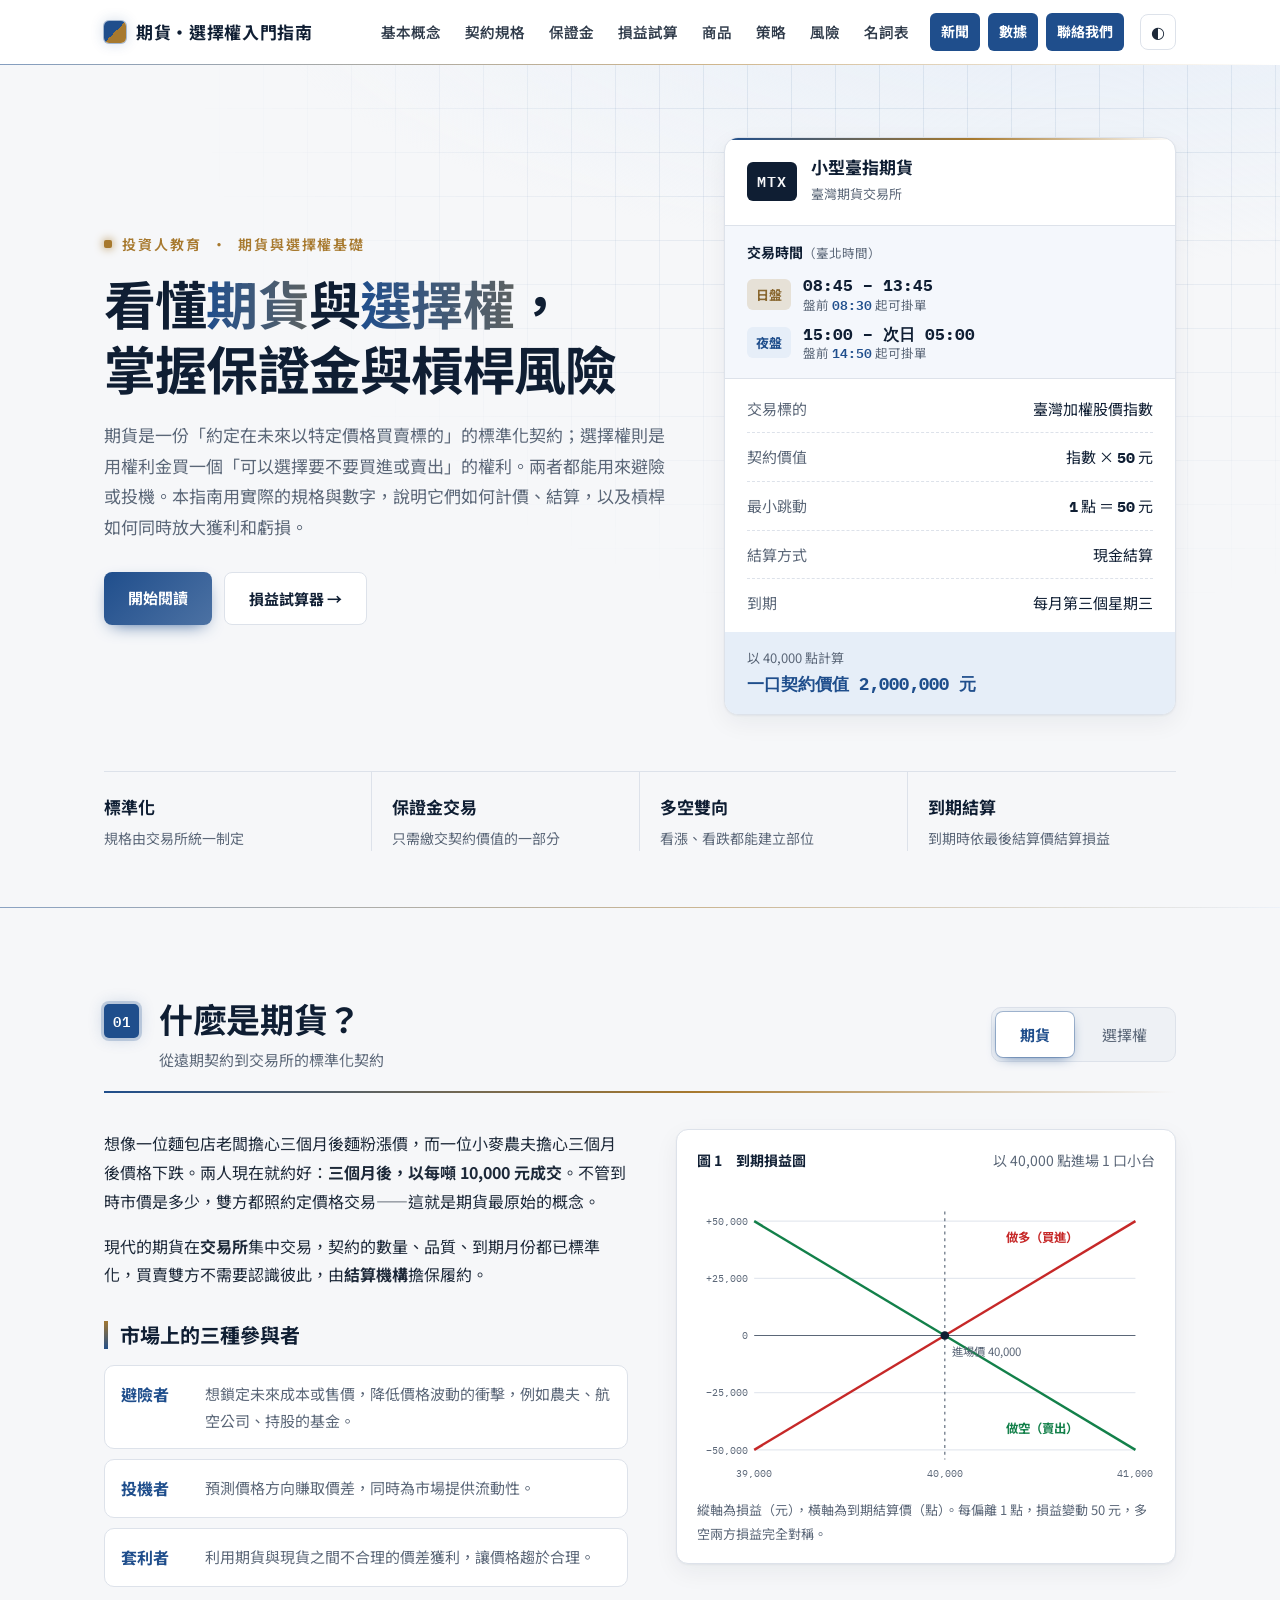
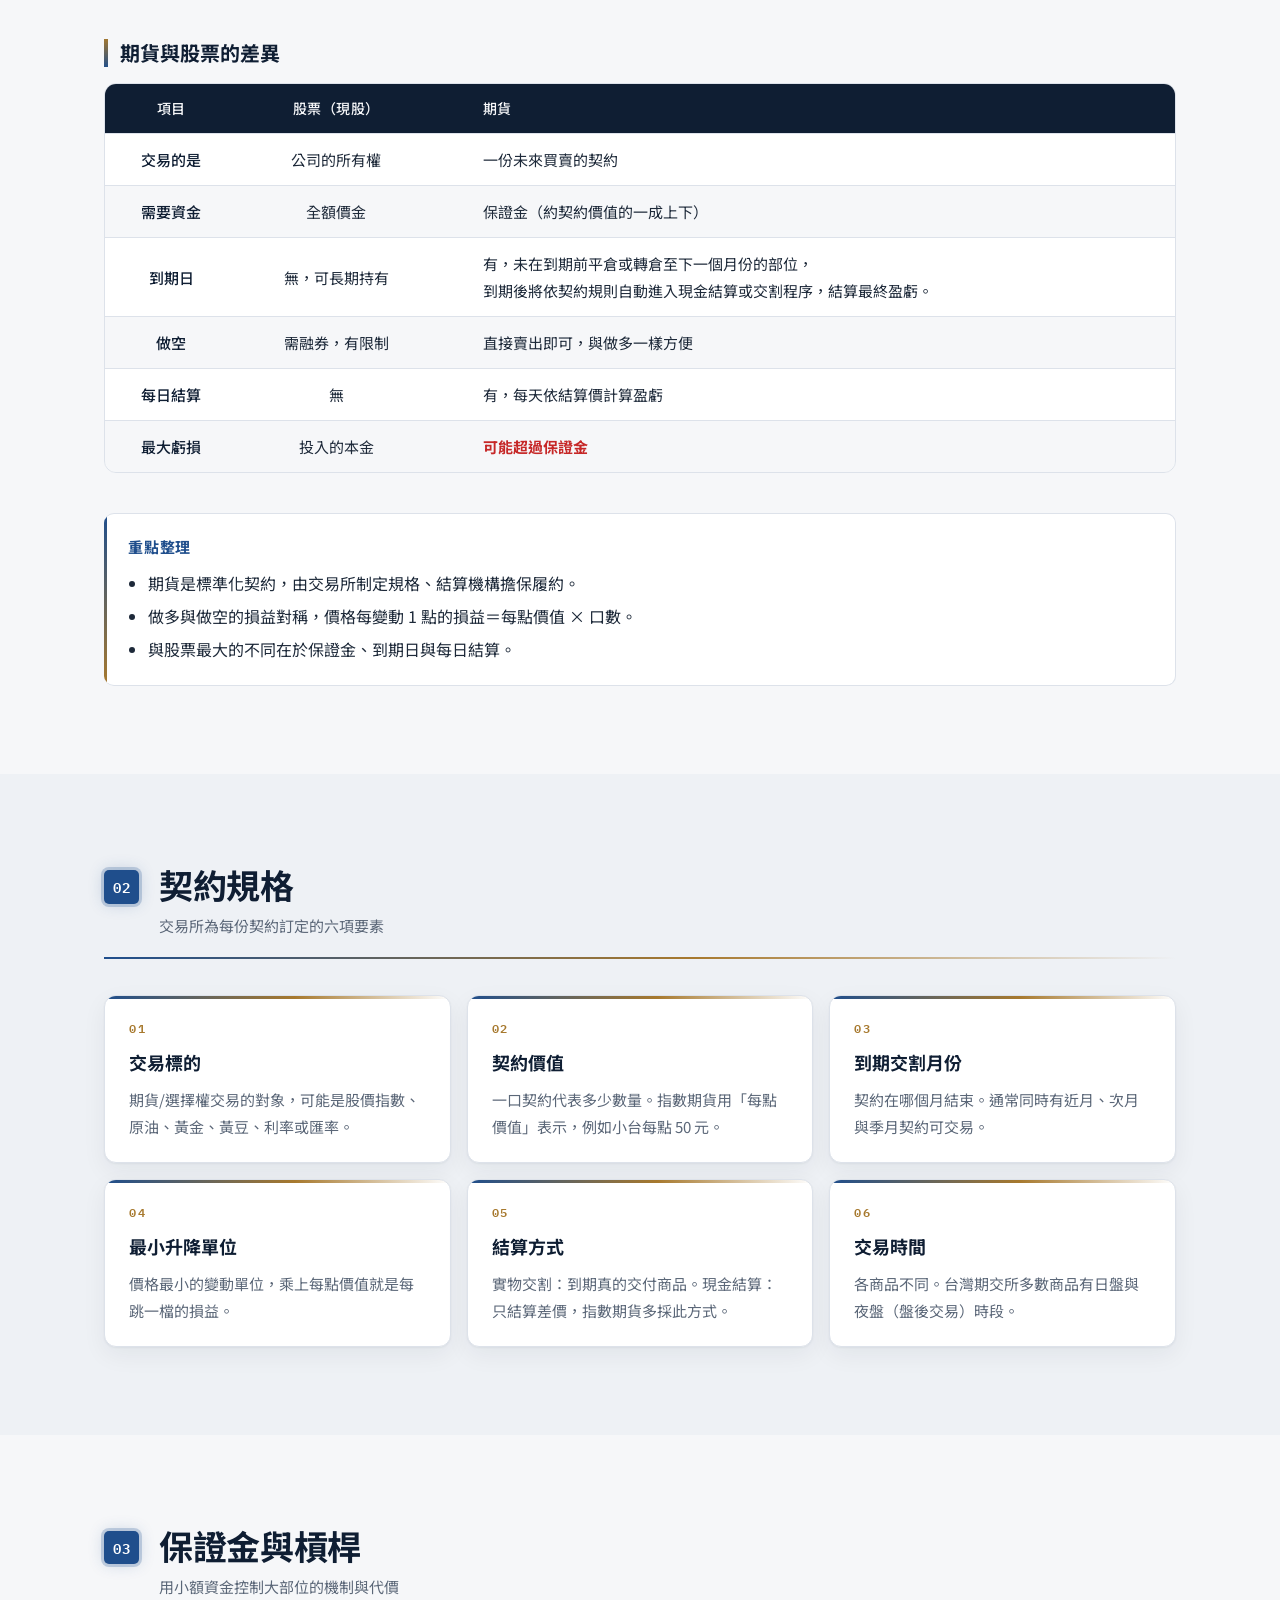
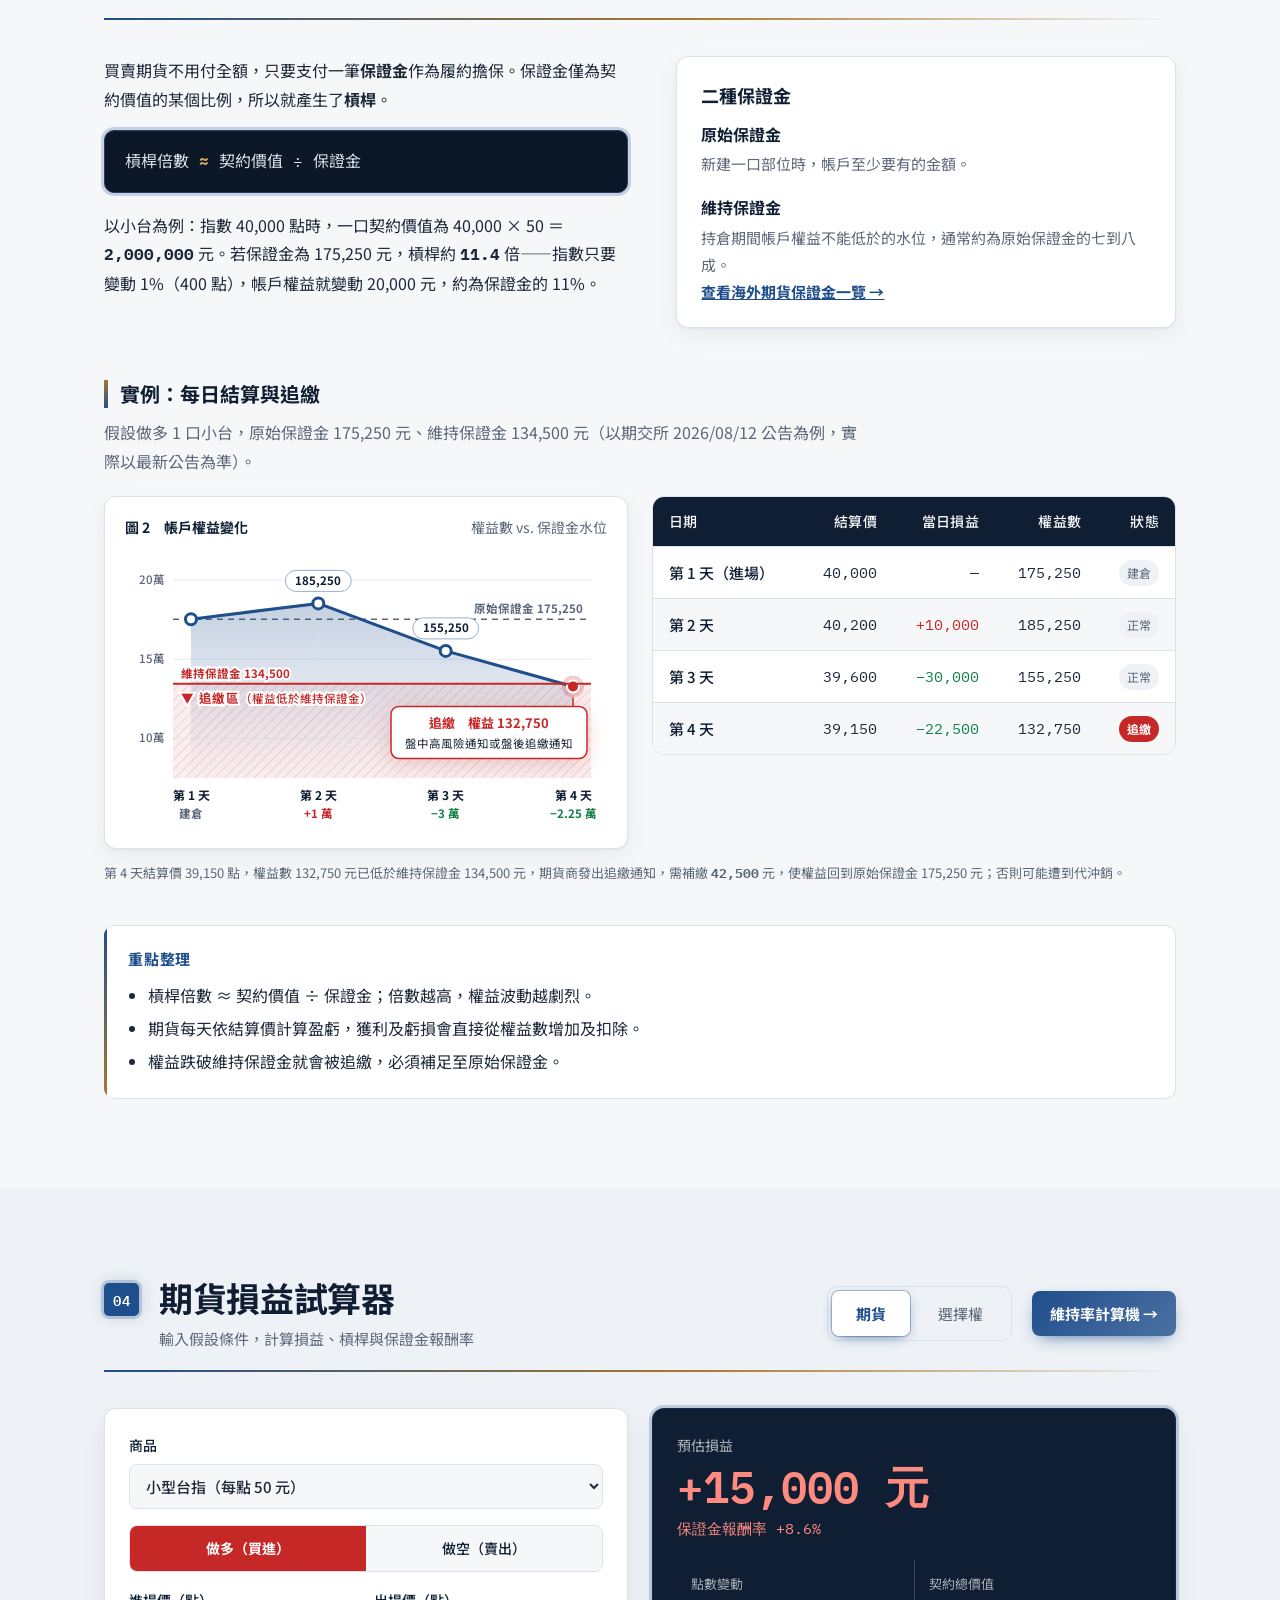
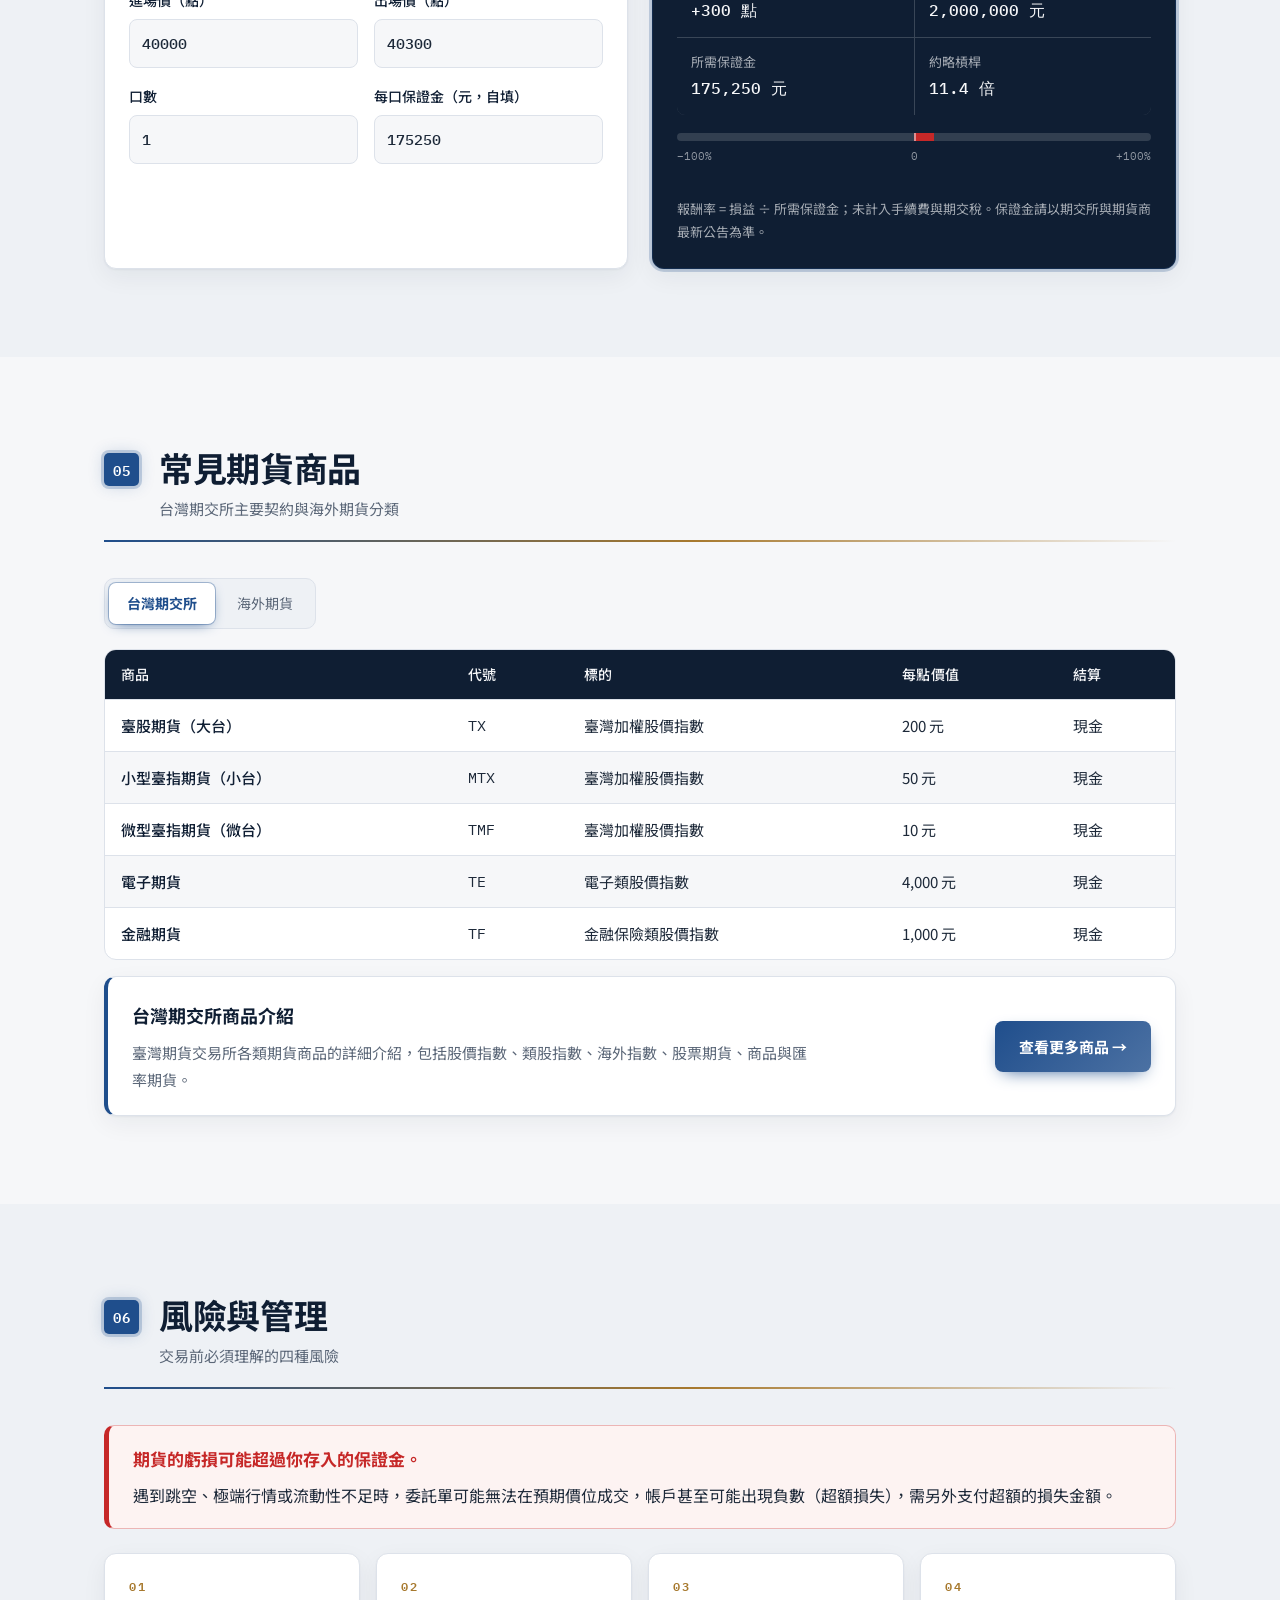
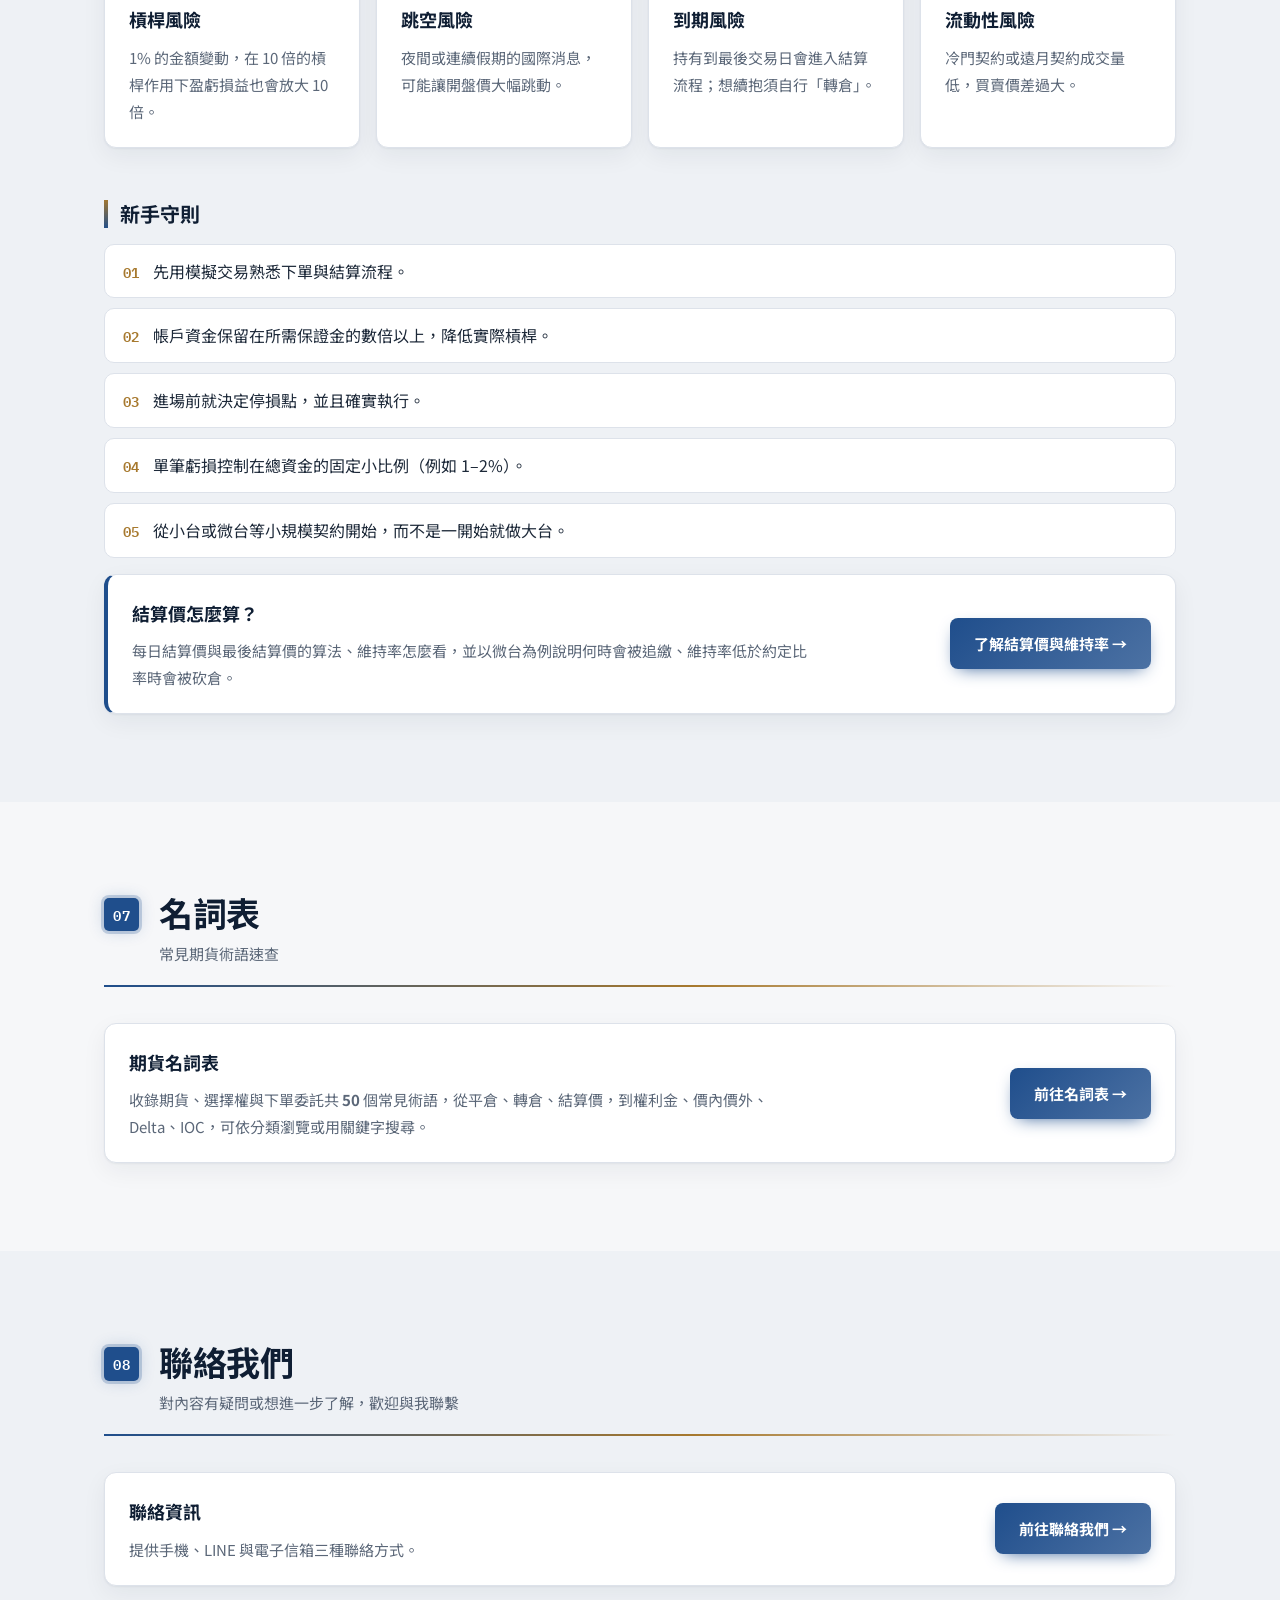
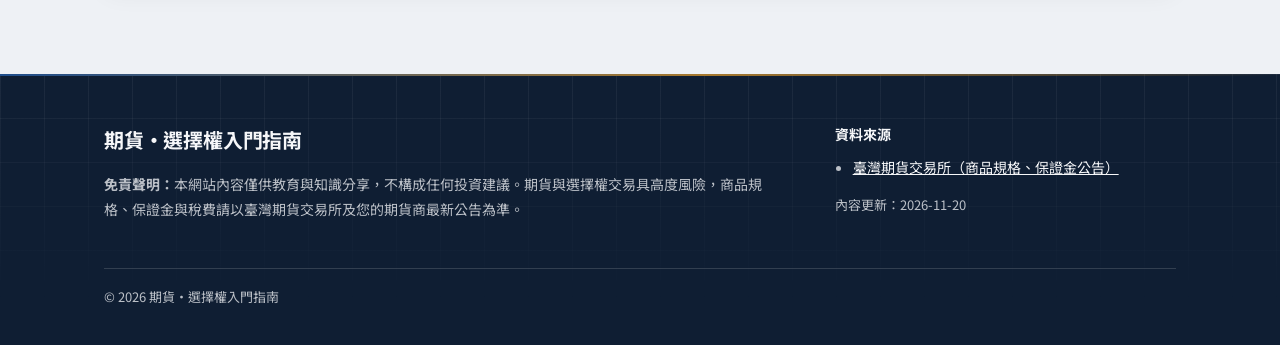
==== commit fe7d6f73: "首頁右方規格卡改為小台（MTX 小型臺指期貨）：契約價值指數 × 50 元、最小跳動 1 點 ＝ 50 元、以 40,000 點計算一口契約價值 2,000,000 元 Co-Authored-By:" ====
--- a/index.html
+++ b/index.html
@@ -50,12 +50,12 @@
           </div>
         </div>
 
-        <aside class="spec-sheet" aria-label="臺股期貨契約規格摘要">
+        <aside class="spec-sheet" aria-label="小型臺指期貨契約規格摘要">
           <header>
-            <span class="spec-code mono">TX</span>
-            <div><b>臺股期貨</b><small>臺灣期貨交易所</small></div>
+            <span class="spec-code mono">MTX</span>
+            <div><b>小型臺指期貨</b><small>臺灣期貨交易所</small></div>
           </header>
-          <div class="spec-hours" aria-label="臺股期貨交易時間">
+          <div class="spec-hours" aria-label="小型臺指期貨交易時間">
             <p class="spec-hours-h">交易時間<small>（臺北時間）</small></p>
             <div class="spec-session">
               <span class="spec-tag day">日盤</span>
@@ -74,14 +74,14 @@
           </div>
           <dl>
             <div><dt>交易標的</dt><dd>臺灣加權股價指數</dd></div>
-            <div><dt>契約價值</dt><dd>指數 × <b class="mono">200</b> 元</dd></div>
-            <div><dt>最小跳動</dt><dd><b class="mono">1</b> 點 ＝ <b class="mono">200</b> 元</dd></div>
+            <div><dt>契約價值</dt><dd>指數 × <b class="mono">50</b> 元</dd></div>
+            <div><dt>最小跳動</dt><dd><b class="mono">1</b> 點 ＝ <b class="mono">50</b> 元</dd></div>
             <div><dt>結算方式</dt><dd>現金結算</dd></div>
             <div><dt>到期</dt><dd>每月第三個星期三</dd></div>
           </dl>
           <div class="spec-example">
             <span>以 40,000 點計算</span>
-            <b class="mono">一口契約價值 8,000,000 元</b>
+            <b class="mono">一口契約價值 2,000,000 元</b>
           </div>
         </aside>
       </div>
